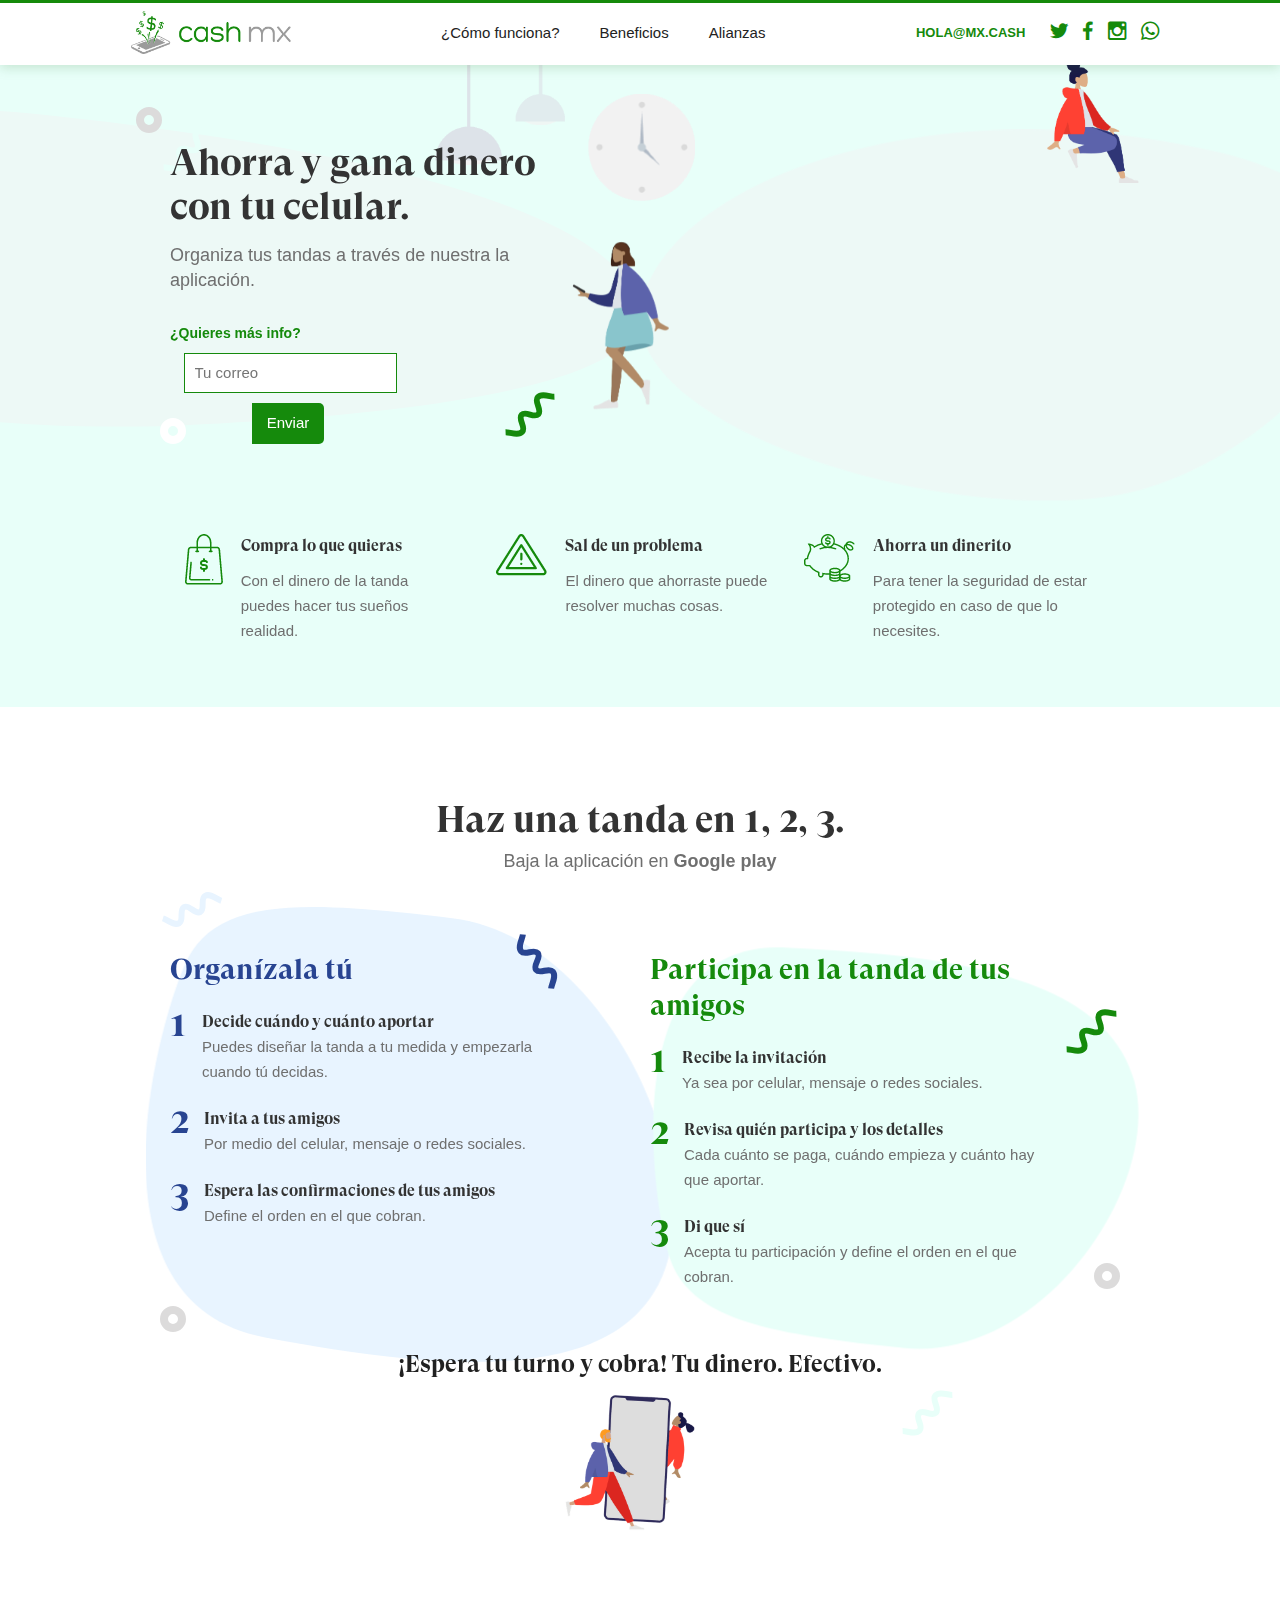
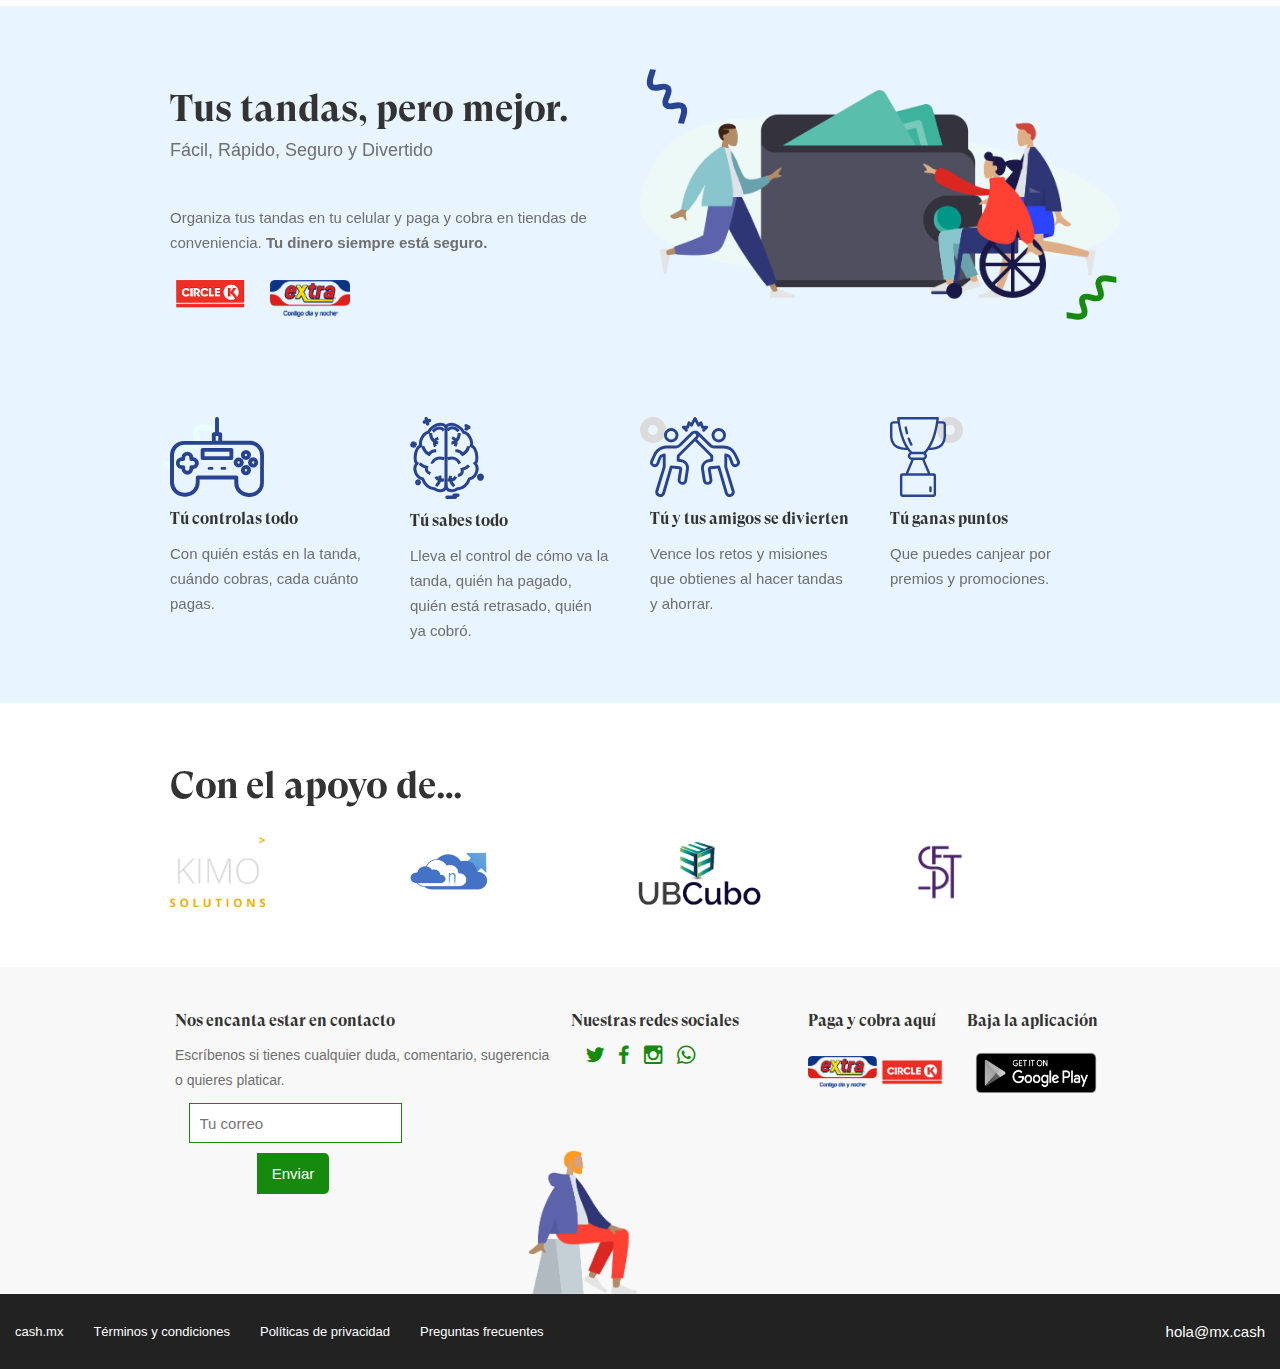
==== index.html @ 59f4a0b9 "Fix form spree delete" ====
<!DOCTYPE html>
<!--  This site was created in Webflow. http://www.webflow.com  -->
<!--  Last Published: Thu Dec 12 2019 18:48:54 GMT+0000 (Coordinated Universal Time)  -->
<html data-wf-page="5d8e9f50464a91081e145945" data-wf-site="5d8e9f50464a911e9c145944">
<head>
  <meta charset="utf-8">
  <title>Cash MX. Tu dinero. Efectivo</title>
  <meta content="Organiza tus tandas a través de nuestra la aplicación." name="description">
  <meta content="Cash MX. Tu dinero. Efectivo" property="og:title">
  <meta content="Organiza tus tandas a través de nuestra la aplicación." property="og:description">
  <meta content="https://uploads-ssl.webflow.com/5d8e9f50464a911e9c145944/5d9540598d234149548ac7ce_Mesa%20de%20trabajo%20–%201.png" property="og:image">
  <meta content="summary" name="twitter:card">
  <meta content="width=device-width, initial-scale=1" name="viewport">
  <meta content="Webflow" name="generator">
  <link href="css/normalize.css" rel="stylesheet" type="text/css">
  <link href="css/webflow.css" rel="stylesheet" type="text/css">
  <link href="css/cash-mx.webflow.css" rel="stylesheet" type="text/css">
  <script src="https://ajax.googleapis.com/ajax/libs/webfont/1.6.26/webfont.js" type="text/javascript"></script>
  <script type="text/javascript">WebFont.load({  google: {    families: ["Open Sans:300,300italic,400,400italic,600,600italic,700,700italic,800,800italic","Montserrat:100,100italic,200,200italic,300,300italic,400,400italic,500,500italic,600,600italic,700,700italic,800,800italic,900,900italic","Lato:100,100italic,300,300italic,400,400italic,700,700italic,900,900italic","Poppins:100,100italic,200,200italic,300,300italic,regular,italic,500,500italic,600,600italic,700,700italic,800,800italic,900,900italic"]  }});</script>
  <!-- [if lt IE 9]><script src="https://cdnjs.cloudflare.com/ajax/libs/html5shiv/3.7.3/html5shiv.min.js" type="text/javascript"></script><![endif] -->
  <script type="text/javascript">!function(o,c){var n=c.documentElement,t=" w-mod-";n.className+=t+"js",("ontouchstart"in o||o.DocumentTouch&&c instanceof DocumentTouch)&&(n.className+=t+"touch")}(window,document);</script>
  <link href="images/favicon.png" rel="shortcut icon" type="image/x-icon">
  <link href="images/webclip.jpg" rel="apple-touch-icon">
</head>
<body class="body">
  <div data-w-id="d0ff9db2-4c7e-226f-a17c-f1de48cc2902" class="progressbar"></div>
  <div class="div-block-22">
    <div data-w-id="b32bd1f8-9dee-c963-170c-fb41e14dacd1" class="sombra"></div>
    <div data-collapse="medium" data-animation="default" data-duration="400" data-easing="ease-out" data-easing2="ease-out" data-w-id="b32bd1f8-9dee-c963-170c-fb41e14dacd2" class="navbar-3 w-nav">
      <div class="container-2 w-container">
        <div class="div-block-20"><a href="index.html" class="w-nav-brand w--current"><img src="images/cashmx_logo.png" alt="" class="logo"><img src="images/logo_mobile.svg" alt="" class="image-22"></a>
          <div class="menu-button-2 w-nav-button">
            <div class="icon-2 w-icon-nav-menu"></div><img src="images/menu-icon_1menu-icon.png" width="22" alt="" class="menu-icon"></div>
        </div>
        <nav role="navigation" class="nav-menu w-nav-menu"><a href="#como" class="nav-link-2 w-nav-link">¿Cómo funciona?</a><a href="#beneficios" class="nav-link-2 w-nav-link">Beneficios</a><a href="#alianzas" class="nav-link-2 w-nav-link">Alianzas</a></nav>
        <div class="div-block-19">
          <div class="mail_cash"><a href="mailto:hola@mx.cash">hola@mx.cash</a></div><a href="https://twitter.com/cashmx1" class="link-4"><em class="social_navbar"></em></a><a href="https://www.facebook.com/Cashmx-1754180261332788/" class="link-3"><em class="social_navbar"></em></a><a href="https://www.instagram.com/cash.mx/" class="link-3"><em class="social_navbar"></em></a><a href="https://api.whatsapp.com/send?phone=525526741644" target="_blank" class="link-3"><em class="social_navbar"></em></a></div>
      </div>
    </div>
  </div>
  <div class="div-block-21">
    <div class="section hero"><img src="images/Imagen-62.svg" alt="" class="image-4">
      <div class="w-container">
        <div class="columns-2 w-row">
          <div class="column-12 w-col w-col-6"><img src="images/Elipse-273.svg" alt="" class="image-42"><img src="images/Trazado-2951.svg" alt="" class="image-39"><img src="images/Trazado-2961.svg" alt="" class="image-40"><img src="images/Elipse-274.svg" alt="" class="image-41">
            <h1 class="heading-8">Ahorra y gana dinero con tu celular.</h1>
            <h5 class="heading-6">Organiza tus tandas a través de nuestra la aplicación.</h5>
            <div class="assistive_text">¿Quieres más info?</div>
            <div class="form-block w-form">
              <form id="email-form" name="email-form" data-name="Email Form" class="form"><input type="text" class="text-field w-input" maxlength="256" name="name-2" data-name="Name 2" placeholder="tu correo" id="name-2"><input type="submit" value="Enviar" data-wait="Espere por favor..." class="submit-button w-button"></form>
              <div class="success-message w-form-done">
                <div>Pronto estaremos en contacto contigo.</div>
              </div>
              <div class="w-form-fail">
                <div class="text-block-14">Ups! Hubo un error</div>
              </div>
            </div><img src="images/bg_hero1.svg" alt="" class="bg_hero">
            <div class="html-embed w-embed">
              <form method="post" action="https://formbucket.com/f/buk_UvKdYqu8DCJ24txii3dFoazu">
                <input type="email" name="email" placeholder="Tu correo" required="">
                <input class="button" type="submit" value="Enviar">
              </form>
              <style>
button, input[type="submit"], input[type="reset"] {
	background: none;
	color: inherit;
	border: none;
	font: inherit;
	outline: inherit;
}
input[type="email"] {
    -webkit-appearance: none;
    height: 40px;
    margin: 10px 0;
    padding-left: 10px;
    border: 1px solid #158a0c;
}
form {
    display: flex !important;
    align-items: center;
        -webkit-align-items: center;
    justify-content:center;
       -webkit-justify-content:center;
    flex-wrap:wrap;
    display: -webkit-box; 
display: -moz-box;
display: -ms-flexbox;
display: -webkit-flex; 
}
form .button {
    height: 41px;
    width: 72px;
    margin-left: -4px;
    color: white;
    background: #158a0c;
    border-bottom-right-radius: 5px;
    border-top-right-radius: 5px;
}
</style>
            </div>
          </div>
          <div class="column-13 w-col w-col-6"><img src="images/Imagen-61.svg" alt="" class="image-5"><img src="images/bg_hero2.svg" alt="" class="bg_hero bg_hero-right"><img src="images/sentada.png" alt="" class="image-19">
            <div showinfo="0" style="padding-top:56.17021276595745%" id="w-node-e390548c7032-1e145945" class="w-embed-youtubevideo"><iframe src="https://www.youtube.com/embed/DnkgCC6bFt8?rel=0&amp;controls=1&amp;autoplay=0&amp;mute=0&amp;start=0" frameborder="0" style="position:absolute;left:0;top:0;width:100%;height:100%;pointer-events:auto" allow="autoplay; encrypted-media" allowfullscreen=""></iframe></div><img src="images/recargada.png" alt="" class="image-20"></div>
        </div>
        <div class="columns w-row">
          <div class="column w-col w-col-4 w-col-stack">
            <div class="feature">
              <div class="div-block-4 benficios_icono div-block-23"><img src="images/bolsa_dinero.png" alt=""></div>
              <div class="div-block-12">
                <h4 class="heading-14">Compra lo que quieras</h4>
                <div class="grey_text">Con el dinero de la tanda puedes hacer tus sueños realidad.</div>
              </div>
            </div>
          </div>
          <div class="column-2 w-col w-col-4 w-col-stack">
            <div class="feature">
              <div class="div-block-4 benficios_icono"><img src="images/caution.png" alt=""></div>
              <div class="div-block-12">
                <h4 class="heading-12">Sal de un problema</h4>
                <div class="grey_text">El dinero que ahorraste puede resolver muchas cosas.</div>
              </div>
            </div>
          </div>
          <div class="column-3 beneficios_mar w-col w-col-4 w-col-stack">
            <div class="feature">
              <div class="div-block-4 benficios_icono"><img src="images/cochinito.png" alt=""></div>
              <div class="div-block-12">
                <h4 class="heading-13">Ahorra un dinerito</h4>
                <div class="grey_text">Para tener la seguridad de estar protegido en caso de que lo necesites.</div>
              </div>
            </div>
          </div>
        </div>
      </div>
    </div>
    <div id="como" class="section">
      <div class="container w-container">
        <div class="div-block-25">
          <h1 class="heading heading_pasos">Haz una tanda en 1, 2, 3.</h1>
          <h5 class="heading-2 text-center">Baja la aplicación en <strong>Google play</strong></h5>
          <div class="column-7 w-row">
            <div class="w-col w-col-6 w-col-stack">
              <div><img src="images/Trazado-2956.svg" alt="" class="bg_pasos">
                <h2 class="blue_text">Organízala tú</h2>
                <div class="div-block-6 pasos_text">
                  <h1 class="num_step blue_text">1</h1>
                  <div class="div-block-17">
                    <h4 class="heading_pasos">Decide cuándo y cuánto aportar</h4>
                    <div class="grey_text text_pasos">Puedes diseñar la tanda a tu medida y empezarla cuando tú decidas.</div>
                  </div>
                </div>
                <div class="div-block-6 pasos_text">
                  <h1 class="num_step blue_text">2</h1>
                  <div>
                    <h4 class="heading_pasos">Invita a tus amigos</h4>
                    <div class="grey_text text_pasos">Por medio del celular, mensaje o redes sociales.</div>
                  </div>
                </div>
                <div class="div-block-6 pasos_text">
                  <h1 class="num_step blue_text">3</h1>
                  <div>
                    <h4 class="heading_pasos">Espera las confirmaciones de tus amigos</h4>
                    <div class="grey_text text_pasos">Define el orden en el que cobran.</div>
                  </div>
                </div>
              </div><img src="images/Elipse-274.svg" data-w-id="16581349-b6b0-50aa-5b34-d5e50ac82302" alt="" class="image-35"><img src="images/Polígono-13.svg" data-w-id="c561fd71-bbd6-64ee-d04e-ffc6faae03ff" alt="" class="image-33"><img src="images/Trazado-2959.svg" data-w-id="83d31c38-9beb-a483-f523-15d9fb74af69" alt="" class="image-34"><img src="images/Trazado-2960.svg" data-w-id="545d3ed0-082a-c084-b8db-f723ec71470a" alt="" class="image-32"></div>
            <div class="column-4 w-col w-col-6 w-col-stack">
              <div><img src="images/Trazado-2957.svg" alt="" class="bg_pasos"><img src="images/Trazado-2951.svg" data-w-id="b2a78a0c-22a2-614d-6608-9453da05467b" alt="" class="image-38"><img src="images/Elipse-274.svg" data-w-id="0b017c5e-8275-35c2-2b99-08a7066dba5b" alt="" class="image-37"><img src="images/Trazado-2961.svg" data-w-id="1b735b65-bcaf-6275-ed57-c8dde2185516" alt="" class="image-36">
                <h2 class="green_text">Participa en la tanda de tus amigos</h2>
                <div class="div-block-6 pasos_text">
                  <h1 class="num_step green_text">1</h1>
                  <div>
                    <h4 class="heading_pasos">Recibe la invitación</h4>
                    <div class="grey_text text_pasos">Ya sea por celular, mensaje o redes sociales.</div>
                  </div>
                </div>
                <div class="div-block-6 pasos_text">
                  <h1 class="num_step green_text">2</h1>
                  <div>
                    <h4 class="heading_pasos">Revisa quién participa y los detalles</h4>
                    <div class="grey_text text_pasos">Cada cuánto se paga, cuándo empieza y cuánto hay que aportar.</div>
                  </div>
                </div>
                <div class="div-block-6 pasos_text">
                  <h1 class="num_step green_text">3</h1>
                  <div class="text_pasos">
                    <h4 class="heading_pasos">Di que sí</h4>
                    <div class="grey_text">Acepta tu participación y define el orden en el que cobran.</div>
                  </div>
                </div>
              </div>
            </div>
          </div>
          <h3 class="heading-7">¡Espera tu turno y cobra! Tu dinero. Efectivo.</h3>
          <div class="div-block-24"><img src="images/phone.png" srcset="images/phone-p-500.png 500w, images/phone.png 630w" sizes="(max-width: 479px) 100vw, 160px" alt="" class="image-31"></div>
        </div>
      </div>
    </div>
    <div id="beneficios" class="section bg_blue">
      <div class="w-container">
        <div class="columns-4 w-row">
          <div class="column-14 w-col w-col-6">
            <h1 class="heading heading-3">Tus tandas, pero mejor.</h1>
            <h5 class="heading-2">Fácil, Rápido, Seguro y Divertido</h5>
            <div class="text-block-4 grey_text">Organiza tus tandas en tu celular y paga y cobra en tiendas de conveniencia.<strong> Tu dinero siempre está seguro.</strong></div>
            <div class="div-block-13">
              <div class="pagaycobra--beneficios"><img src="images/component-2.png" alt="" class="image-28"></div>
              <div class="pagaycobra--beneficios"><img src="images/component-1.png" alt=""></div>
            </div>
          </div>
          <div class="column-5 w-col w-col-6"><img src="images/bg_hero1.svg" alt="" class="image-6"><img src="images/Polígono-11.svg" alt="" class="image-43"><img src="images/Trazado-2960.svg" data-w-id="84cf6e7e-b45b-44af-acce-a4b41fe22989" alt="" class="image-44"><img src="images/Trazado-2961.svg" data-w-id="4320fc16-b85f-aade-20f9-1a2bd5c9a080" alt="" class="image-45"><img src="images/dinero_organizacion.png" alt="" class="image-7"></div>
        </div>
        <div class="_3col_mar w-row">
          <div class="column-8 w-col w-col-3 w-col-medium-6"><img src="images/Trazado-2972.svg" alt="" class="image-11"><img src="images/Trazado-2951.svg" alt="" class="image-10">
            <h4>Tú controlas todo</h4>
            <div class="grey_text">Con quién estás en la tanda, cuándo cobras, cada cuánto pagas.</div>
          </div>
          <div class="column-9 w-col w-col-3 w-col-medium-6"><img src="images/Grupo-868.svg" alt="" class="image-13"><img src="images/Polígono-11.svg" data-w-id="642ffeb5-4417-9e7a-8fe3-e4cc0bf742b3" alt="" class="image-12">
            <h4>Tú sabes todo</h4>
            <div class="grey_text">Lleva el control de cómo va la tanda, quién ha pagado, quién está retrasado, quién ya cobró.</div>
          </div>
          <div class="column-10 w-col w-col-3 w-col-medium-6"><img src="images/Grupo-847.svg" alt="" class="image-15"><img src="images/Elipse-274.svg" data-w-id="42b56e9e-4762-926a-d9b1-6e919e0c00f0" alt="" class="image-17">
            <h4>Tú y tus amigos se divierten</h4>
            <div class="grey_text">Vence los retos y misiones que obtienes al hacer tandas y ahorrar.</div>
          </div>
          <div class="column-11 w-col w-col-3 w-col-medium-6"><img src="images/Grupo-846.svg" alt="" class="image-16"><img src="images/Elipse-274.svg" data-w-id="e565d298-592b-5091-2826-0dfebde845a6" alt="" class="image-18">
            <h4>Tú ganas puntos</h4>
            <div class="grey_text">Que puedes canjear por premios y promociones.</div>
          </div>
        </div>
      </div>
    </div>
    <div id="alianzas" class="section alianzas_section">
      <div class="w-container">
        <h1 class="heading-10">Con el apoyo de…</h1>
        <div class="div-block-7"><img src="images/component-16.png" alt="" class="logos_alianzas"><img src="images/component-17.png" alt="" class="logos_alianzas"><img src="images/component-19.png" alt="" class="logos_alianzas"><img src="images/component-20.png" alt="" class="logos_alianzas">
          <div class="w-embed"></div>
        </div>
      </div>
    </div>
    <div class="section-2"><img src="images/sentado.png" alt="" class="image-25">
      <div class="div-block-15">
        <div class="columns-5 w-row">
          <div class="column-15 w-col w-col-5 w-col-stack">
            <h4>Nos encanta estar en contacto</h4>
            <div class="text-block-3 grey_text">Escríbenos si tienes cualquier duda, comentario, sugerencia o quieres platicar.</div>
            <div class="form-block margin_auto w-form">
              <form id="email-form" name="email-form" data-name="Email Form" class="form"><input type="text" class="text-field w-input" maxlength="256" name="name-2" data-name="Name 2" placeholder="tu correo" id="name-2"><input type="submit" value="Enviar" data-wait="Please wait..." class="submit-button w-button"></form>
              <div class="w-form-done">
                <div>Thank you! Your submission has been received!</div>
              </div>
              <div class="w-form-fail">
                <div>Oops! Something went wrong while submitting the form.</div>
              </div>
            </div>
            <div class="html-embed w-embed">
              <form method="post" action="https://formbucket.com/f/buk_UvKdYqu8DCJ24txii3dFoazu">
                <input type="email" name="email" placeholder="Tu correo" required="">
                <input class="button" type="submit" value="Enviar">
              </form>
              <style>
button, input[type="submit"], input[type="reset"] {
-webkit-appearance: none;
	background: none;
	color: inherit;
	border: none;
	font: inherit;
	outline: inherit;
}
input[type="email"] {
-webkit-appearance: none;
    height: 40px;
    margin: 10px 0;
    padding-left: 10px;
}
form {
    display: flex !important;
    align-items: center;
}
form .button {
    height: 41px;
    width: 72px;
    margin-left: -4px;
    color: white;
    background: #158a0c;
    border-bottom-right-radius: 5px;
    border-top-right-radius: 5px;
}
</style>
            </div>
          </div>
          <div class="w-col w-col-3 w-col-stack">
            <h4>Nuestras redes sociales</h4><a href="https://twitter.com/cashmx1" class="link-4"><em class="social_navbar"></em></a><a href="https://www.facebook.com/Cashmx-1754180261332788/" class="link-3"><em class="social_navbar"></em></a><a href="https://www.instagram.com/cash.mx/" class="link-3"><em class="social_navbar"></em></a><a href="https://api.whatsapp.com/send?phone=525526741644" class="link-3"><em class="social_navbar"></em></a></div>
          <div class="w-col w-col-2 w-col-stack">
            <h4>Paga y cobra aquí</h4>
            <div class="div-block-14">
              <div class="pagaycobra"><img src="images/component-10.png" alt="" class="image-30"></div>
              <div class="pagaycobra"><img src="images/component-11.png" alt=""></div>
            </div>
          </div>
          <div class="w-col w-col-2 w-col-stack">
            <h4>Baja la aplicación</h4><img src="images/en_badge_web_generic.png" srcset="images/en_badge_web_generic-p-500.png 500w, images/en_badge_web_generic.png 646w" sizes="(max-width: 479px) 100vw, (max-width: 991px) 155.03125px, 138.328125px" alt="" class="image-3"></div>
        </div>
      </div>
      <div class="div-block-10">
        <div class="div-block-8">
          <div class="text-block-2 bottombar">cash.mx</div>
          <a href="terminos-y-condiciones.html" class="link-block w-inline-block">
            <div class="text-block-11">Términos y condiciones</div>
          </a>
          <a href="politicas-de-privacidad.html" class="link-block w-inline-block">
            <div class="text-block-11">Políticas de privacidad</div>
          </a>
          <a href="faqs.html" class="link-block w-inline-block">
            <div class="text-block-11">Preguntas frecuentes</div>
          </a>
        </div>
        <div class="div-block-9">
          <div class="bottombar"><a href="mailto:hola@mx.cash" class="white_font">hola@mx.cash</a></div>
        </div>
      </div>
    </div>
  </div>
  <script src="https://d3e54v103j8qbb.cloudfront.net/js/jquery-3.4.1.min.220afd743d.js" type="text/javascript" integrity="sha256-CSXorXvZcTkaix6Yvo6HppcZGetbYMGWSFlBw8HfCJo=" crossorigin="anonymous"></script>
  <script src="js/webflow.js" type="text/javascript"></script>
  <!-- [if lte IE 9]><script src="https://cdnjs.cloudflare.com/ajax/libs/placeholders/3.0.2/placeholders.min.js"></script><![endif] -->
</body>
</html>
---- css/webflow.css ----
@font-face {
  font-family: 'webflow-icons';
  src: url("[data-uri]") format('truetype');
  font-weight: normal;
  font-style: normal;
}
[class^="w-icon-"],
[class*=" w-icon-"] {
  /* use !important to prevent issues with browser extensions that change fonts */
  font-family: 'webflow-icons' !important;
  speak: none;
  font-style: normal;
  font-weight: normal;
  font-variant: normal;
  text-transform: none;
  line-height: 1;
  /* Better Font Rendering =========== */
  -webkit-font-smoothing: antialiased;
  -moz-osx-font-smoothing: grayscale;
}
.w-icon-slider-right:before {
  content: "\e600";
}
.w-icon-slider-left:before {
  content: "\e601";
}
.w-icon-nav-menu:before {
  content: "\e602";
}
.w-icon-arrow-down:before,
.w-icon-dropdown-toggle:before {
  content: "\e603";
}
.w-icon-file-upload-remove:before {
  content: "\e900";
}
.w-icon-file-upload-icon:before {
  content: "\e903";
}
* {
  -webkit-box-sizing: border-box;
  -moz-box-sizing: border-box;
  box-sizing: border-box;
}
html {
  height: 100%;
}
body {
  margin: 0;
  min-height: 100%;
  background-color: #fff;
  font-family: Arial, sans-serif;
  font-size: 14px;
  line-height: 20px;
  color: #333;
}
img {
  max-width: 100%;
  vertical-align: middle;
  display: inline-block;
}
html.w-mod-touch * {
  background-attachment: scroll !important;
}
.w-block {
  display: block;
}
.w-inline-block {
  max-width: 100%;
  display: inline-block;
}
.w-clearfix:before,
.w-clearfix:after {
  content: " ";
  display: table;
  grid-column-start: 1;
  grid-row-start: 1;
  grid-column-end: 2;
  grid-row-end: 2;
}
.w-clearfix:after {
  clear: both;
}
.w-hidden {
  display: none;
}
.w-button {
  display: inline-block;
  padding: 9px 15px;
  background-color: #3898EC;
  color: white;
  border: 0;
  line-height: inherit;
  text-decoration: none;
  cursor: pointer;
  border-radius: 0;
}
input.w-button {
  -webkit-appearance: button;
}
html[data-w-dynpage] [data-w-cloak] {
  color: transparent !important;
}
.w-webflow-badge,
.w-webflow-badge * {
  position: static;
  left: auto;
  top: auto;
  right: auto;
  bottom: auto;
  z-index: auto;
  display: block;
  visibility: visible;
  overflow: visible;
  overflow-x: visible;
  overflow-y: visible;
  box-sizing: border-box;
  width: auto;
  height: auto;
  max-height: none;
  max-width: none;
  min-height: 0;
  min-width: 0;
  margin: 0;
  padding: 0;
  float: none;
  clear: none;
  border: 0 none transparent;
  border-radius: 0;
  background: none;
  background-image: none;
  background-position: 0% 0%;
  background-size: auto auto;
  background-repeat: repeat;
  background-origin: padding-box;
  background-clip: border-box;
  background-attachment: scroll;
  background-color: transparent;
  box-shadow: none;
  opacity: 1.0;
  transform: none;
  transition: none;
  direction: ltr;
  font-family: inherit;
  font-weight: inherit;
  color: inherit;
  font-size: inherit;
  line-height: inherit;
  font-style: inherit;
  font-variant: inherit;
  text-align: inherit;
  letter-spacing: inherit;
  text-decoration: inherit;
  text-indent: 0;
  text-transform: inherit;
  list-style-type: disc;
  text-shadow: none;
  font-smoothing: auto;
  vertical-align: baseline;
  cursor: inherit;
  white-space: inherit;
  word-break: normal;
  word-spacing: normal;
  word-wrap: normal;
}
.w-webflow-badge {
  position: fixed !important;
  display: inline-block !important;
  visibility: visible !important;
  opacity: 1 !important;
  z-index: 2147483647 !important;
  top: auto !important;
  right: 12px !important;
  bottom: 12px !important;
  left: auto !important;
  color: #AAADB0 !important;
  background-color: #fff !important;
  border-radius: 3px !important;
  padding: 6px 8px 6px 6px !important;
  font-size: 12px !important;
  opacity: 1.0 !important;
  line-height: 14px !important;
  text-decoration: none !important;
  transform: none !important;
  margin: 0 !important;
  width: auto !important;
  height: auto !important;
  overflow: visible !important;
  white-space: nowrap;
  box-shadow: 0 0 0 1px rgba(0, 0, 0, 0.1), 0px 1px 3px rgba(0, 0, 0, 0.1);
  cursor: pointer;
}
.w-webflow-badge > img {
  display: inline-block !important;
  visibility: visible !important;
  opacity: 1 !important;
  vertical-align: middle !important;
}
h1,
h2,
h3,
h4,
h5,
h6 {
  font-weight: bold;
  margin-bottom: 10px;
}
h1 {
  font-size: 38px;
  line-height: 44px;
  margin-top: 20px;
}
h2 {
  font-size: 32px;
  line-height: 36px;
  margin-top: 20px;
}
h3 {
  font-size: 24px;
  line-height: 30px;
  margin-top: 20px;
}
h4 {
  font-size: 18px;
  line-height: 24px;
  margin-top: 10px;
}
h5 {
  font-size: 14px;
  line-height: 20px;
  margin-top: 10px;
}
h6 {
  font-size: 12px;
  line-height: 18px;
  margin-top: 10px;
}
p {
  margin-top: 0;
  margin-bottom: 10px;
}
blockquote {
  margin: 0 0 10px 0;
  padding: 10px 20px;
  border-left: 5px solid #E2E2E2;
  font-size: 18px;
  line-height: 22px;
}
figure {
  margin: 0;
  margin-bottom: 10px;
}
figcaption {
  margin-top: 5px;
  text-align: center;
}
ul,
ol {
  margin-top: 0px;
  margin-bottom: 10px;
  padding-left: 40px;
}
.w-list-unstyled {
  padding-left: 0;
  list-style: none;
}
.w-embed:before,
.w-embed:after {
  content: " ";
  display: table;
  grid-column-start: 1;
  grid-row-start: 1;
  grid-column-end: 2;
  grid-row-end: 2;
}
.w-embed:after {
  clear: both;
}
.w-video {
  width: 100%;
  position: relative;
  padding: 0;
}
.w-video iframe,
.w-video object,
.w-video embed {
  position: absolute;
  top: 0;
  left: 0;
  width: 100%;
  height: 100%;
}
fieldset {
  padding: 0;
  margin: 0;
  border: 0;
}
button,
html input[type="button"],
input[type="reset"] {
  border: 0;
  cursor: pointer;
  -webkit-appearance: button;
}
.w-form {
  margin: 0 0 15px;
}
.w-form-done {
  display: none;
  padding: 20px;
  text-align: center;
  background-color: #dddddd;
}
.w-form-fail {
  display: none;
  margin-top: 10px;
  padding: 10px;
  background-color: #ffdede;
}
label {
  display: block;
  margin-bottom: 5px;
  font-weight: bold;
}
.w-input,
.w-select {
  display: block;
  width: 100%;
  height: 38px;
  padding: 8px 12px;
  margin-bottom: 10px;
  font-size: 14px;
  line-height: 1.428571429;
  color: #333333;
  vertical-align: middle;
  background-color: #ffffff;
  border: 1px solid #cccccc;
}
.w-input:-moz-placeholder,
.w-select:-moz-placeholder {
  color: #999;
}
.w-input::-moz-placeholder,
.w-select::-moz-placeholder {
  color: #999;
  opacity: 1;
}
.w-input:-ms-input-placeholder,
.w-select:-ms-input-placeholder {
  color: #999;
}
.w-input::-webkit-input-placeholder,
.w-select::-webkit-input-placeholder {
  color: #999;
}
.w-input:focus,
.w-select:focus {
  border-color: #3898EC;
  outline: 0;
}
.w-input[disabled],
.w-select[disabled],
.w-input[readonly],
.w-select[readonly],
fieldset[disabled] .w-input,
fieldset[disabled] .w-select {
  cursor: not-allowed;
  background-color: #eeeeee;
}
textarea.w-input,
textarea.w-select {
  height: auto;
}
.w-select {
  background-color: #f3f3f3;
}
.w-select[multiple] {
  height: auto;
}
.w-form-label {
  display: inline-block;
  cursor: pointer;
  font-weight: normal;
  margin-bottom: 0px;
}
.w-radio {
  display: block;
  margin-bottom: 5px;
  padding-left: 20px;
}
.w-radio:before,
.w-radio:after {
  content: " ";
  display: table;
  grid-column-start: 1;
  grid-row-start: 1;
  grid-column-end: 2;
  grid-row-end: 2;
}
.w-radio:after {
  clear: both;
}
.w-radio-input {
  margin: 4px 0 0;
  margin-top: 1px \9;
  line-height: normal;
  float: left;
  margin-left: -20px;
}
.w-radio-input {
  margin-top: 3px;
}
.w-file-upload {
  display: block;
  margin-bottom: 10px;
}
.w-file-upload-input {
  width: 0.1px;
  height: 0.1px;
  opacity: 0;
  overflow: hidden;
  position: absolute;
  z-index: -100;
}
.w-file-upload-default,
.w-file-upload-uploading,
.w-file-upload-success {
  display: inline-block;
  color: #333333;
}
.w-file-upload-error {
  display: block;
  margin-top: 10px;
}
.w-file-upload-default.w-hidden,
.w-file-upload-uploading.w-hidden,
.w-file-upload-error.w-hidden,
.w-file-upload-success.w-hidden {
  display: none;
}
.w-file-upload-uploading-btn {
  display: flex;
  font-size: 14px;
  font-weight: normal;
  cursor: pointer;
  margin: 0;
  padding: 8px 12px;
  border: 1px solid #cccccc;
  background-color: #fafafa;
}
.w-file-upload-file {
  display: flex;
  flex-grow: 1;
  justify-content: space-between;
  margin: 0;
  padding: 8px 9px 8px 11px;
  border: 1px solid #cccccc;
  background-color: #fafafa;
}
.w-file-upload-file-name {
  font-size: 14px;
  font-weight: normal;
  display: block;
}
.w-file-remove-link {
  margin-top: 3px;
  margin-left: 10px;
  width: auto;
  height: auto;
  padding: 3px;
  display: block;
  cursor: pointer;
}
.w-icon-file-upload-remove {
  margin: auto;
  font-size: 10px;
}
.w-file-upload-error-msg {
  display: inline-block;
  color: #ea384c;
  padding: 2px 0;
}
.w-file-upload-info {
  display: inline-block;
  line-height: 38px;
  padding: 0 12px;
}
.w-file-upload-label {
  display: inline-block;
  font-size: 14px;
  font-weight: normal;
  cursor: pointer;
  margin: 0;
  padding: 8px 12px;
  border: 1px solid #cccccc;
  background-color: #fafafa;
}
.w-icon-file-upload-icon,
.w-icon-file-upload-uploading {
  display: inline-block;
  margin-right: 8px;
  width: 20px;
}
.w-icon-file-upload-uploading {
  height: 20px;
}
.w-container {
  margin-left: auto;
  margin-right: auto;
  max-width: 940px;
}
.w-container:before,
.w-container:after {
  content: " ";
  display: table;
  grid-column-start: 1;
  grid-row-start: 1;
  grid-column-end: 2;
  grid-row-end: 2;
}
.w-container:after {
  clear: both;
}
.w-container .w-row {
  margin-left: -10px;
  margin-right: -10px;
}
.w-row:before,
.w-row:after {
  content: " ";
  display: table;
  grid-column-start: 1;
  grid-row-start: 1;
  grid-column-end: 2;
  grid-row-end: 2;
}
.w-row:after {
  clear: both;
}
.w-row .w-row {
  margin-left: 0;
  margin-right: 0;
}
.w-col {
  position: relative;
  float: left;
  width: 100%;
  min-height: 1px;
  padding-left: 10px;
  padding-right: 10px;
}
.w-col .w-col {
  padding-left: 0;
  padding-right: 0;
}
.w-col-1 {
  width: 8.33333333%;
}
.w-col-2 {
  width: 16.66666667%;
}
.w-col-3 {
  width: 25%;
}
.w-col-4 {
  width: 33.33333333%;
}
.w-col-5 {
  width: 41.66666667%;
}
.w-col-6 {
  width: 50%;
}
.w-col-7 {
  width: 58.33333333%;
}
.w-col-8 {
  width: 66.66666667%;
}
.w-col-9 {
  width: 75%;
}
.w-col-10 {
  width: 83.33333333%;
}
.w-col-11 {
  width: 91.66666667%;
}
.w-col-12 {
  width: 100%;
}
.w-hidden-main {
  display: none !important;
}
@media screen and (max-width: 991px) {
  .w-container {
    max-width: 728px;
  }
  .w-hidden-main {
    display: inherit !important;
  }
  .w-hidden-medium {
    display: none !important;
  }
  .w-col-medium-1 {
    width: 8.33333333%;
  }
  .w-col-medium-2 {
    width: 16.66666667%;
  }
  .w-col-medium-3 {
    width: 25%;
  }
  .w-col-medium-4 {
    width: 33.33333333%;
  }
  .w-col-medium-5 {
    width: 41.66666667%;
  }
  .w-col-medium-6 {
    width: 50%;
  }
  .w-col-medium-7 {
    width: 58.33333333%;
  }
  .w-col-medium-8 {
    width: 66.66666667%;
  }
  .w-col-medium-9 {
    width: 75%;
  }
  .w-col-medium-10 {
    width: 83.33333333%;
  }
  .w-col-medium-11 {
    width: 91.66666667%;
  }
  .w-col-medium-12 {
    width: 100%;
  }
  .w-col-stack {
    width: 100%;
    left: auto;
    right: auto;
  }
}
@media screen and (max-width: 767px) {
  .w-hidden-main {
    display: inherit !important;
  }
  .w-hidden-medium {
    display: inherit !important;
  }
  .w-hidden-small {
    display: none !important;
  }
  .w-row,
  .w-container .w-row {
    margin-left: 0;
    margin-right: 0;
  }
  .w-col {
    width: 100%;
    left: auto;
    right: auto;
  }
  .w-col-small-1 {
    width: 8.33333333%;
  }
  .w-col-small-2 {
    width: 16.66666667%;
  }
  .w-col-small-3 {
    width: 25%;
  }
  .w-col-small-4 {
    width: 33.33333333%;
  }
  .w-col-small-5 {
    width: 41.66666667%;
  }
  .w-col-small-6 {
    width: 50%;
  }
  .w-col-small-7 {
    width: 58.33333333%;
  }
  .w-col-small-8 {
    width: 66.66666667%;
  }
  .w-col-small-9 {
    width: 75%;
  }
  .w-col-small-10 {
    width: 83.33333333%;
  }
  .w-col-small-11 {
    width: 91.66666667%;
  }
  .w-col-small-12 {
    width: 100%;
  }
}
@media screen and (max-width: 479px) {
  .w-container {
    max-width: none;
  }
  .w-hidden-main {
    display: inherit !important;
  }
  .w-hidden-medium {
    display: inherit !important;
  }
  .w-hidden-small {
    display: inherit !important;
  }
  .w-hidden-tiny {
    display: none !important;
  }
  .w-col {
    width: 100%;
  }
  .w-col-tiny-1 {
    width: 8.33333333%;
  }
  .w-col-tiny-2 {
    width: 16.66666667%;
  }
  .w-col-tiny-3 {
    width: 25%;
  }
  .w-col-tiny-4 {
    width: 33.33333333%;
  }
  .w-col-tiny-5 {
    width: 41.66666667%;
  }
  .w-col-tiny-6 {
    width: 50%;
  }
  .w-col-tiny-7 {
    width: 58.33333333%;
  }
  .w-col-tiny-8 {
    width: 66.66666667%;
  }
  .w-col-tiny-9 {
    width: 75%;
  }
  .w-col-tiny-10 {
    width: 83.33333333%;
  }
  .w-col-tiny-11 {
    width: 91.66666667%;
  }
  .w-col-tiny-12 {
    width: 100%;
  }
}
.w-widget {
  position: relative;
}
.w-widget-map {
  width: 100%;
  height: 400px;
}
.w-widget-map label {
  width: auto;
  display: inline;
}
.w-widget-map img {
  max-width: inherit;
}
.w-widget-map .gm-style-iw {
  text-align: center;
}
.w-widget-map .gm-style-iw > button {
  display: none !important;
}
.w-widget-twitter {
  overflow: hidden;
}
.w-widget-twitter-count-shim {
  display: inline-block;
  vertical-align: top;
  position: relative;
  width: 28px;
  height: 20px;
  text-align: center;
  background: white;
  border: #758696 solid 1px;
  border-radius: 3px;
}
.w-widget-twitter-count-shim * {
  pointer-events: none;
  -webkit-user-select: none;
  -moz-user-select: none;
  -ms-user-select: none;
  user-select: none;
}
.w-widget-twitter-count-shim .w-widget-twitter-count-inner {
  position: relative;
  font-size: 15px;
  line-height: 12px;
  text-align: center;
  color: #999;
  font-family: serif;
}
.w-widget-twitter-count-shim .w-widget-twitter-count-clear {
  position: relative;
  display: block;
}
.w-widget-twitter-count-shim.w--large {
  width: 36px;
  height: 28px;
  margin-left: 7px;
}
.w-widget-twitter-count-shim.w--large .w-widget-twitter-count-inner {
  font-size: 18px;
  line-height: 18px;
}
.w-widget-twitter-count-shim:not(.w--vertical) {
  margin-left: 5px;
  margin-right: 8px;
}
.w-widget-twitter-count-shim:not(.w--vertical).w--large {
  margin-left: 6px;
}
.w-widget-twitter-count-shim:not(.w--vertical):before,
.w-widget-twitter-count-shim:not(.w--vertical):after {
  top: 50%;
  left: 0;
  border: solid transparent;
  content: " ";
  height: 0;
  width: 0;
  position: absolute;
  pointer-events: none;
}
.w-widget-twitter-count-shim:not(.w--vertical):before {
  border-color: rgba(117, 134, 150, 0);
  border-right-color: #5d6c7b;
  border-width: 4px;
  margin-left: -9px;
  margin-top: -4px;
}
.w-widget-twitter-count-shim:not(.w--vertical).w--large:before {
  border-width: 5px;
  margin-left: -10px;
  margin-top: -5px;
}
.w-widget-twitter-count-shim:not(.w--vertical):after {
  border-color: rgba(255, 255, 255, 0);
  border-right-color: white;
  border-width: 4px;
  margin-left: -8px;
  margin-top: -4px;
}
.w-widget-twitter-count-shim:not(.w--vertical).w--large:after {
  border-width: 5px;
  margin-left: -9px;
  margin-top: -5px;
}
.w-widget-twitter-count-shim.w--vertical {
  width: 61px;
  height: 33px;
  margin-bottom: 8px;
}
.w-widget-twitter-count-shim.w--vertical:before,
.w-widget-twitter-count-shim.w--vertical:after {
  top: 100%;
  left: 50%;
  border: solid transparent;
  content: " ";
  height: 0;
  width: 0;
  position: absolute;
  pointer-events: none;
}
.w-widget-twitter-count-shim.w--vertical:before {
  border-color: rgba(117, 134, 150, 0);
  border-top-color: #5d6c7b;
  border-width: 5px;
  margin-left: -5px;
}
.w-widget-twitter-count-shim.w--vertical:after {
  border-color: rgba(255, 255, 255, 0);
  border-top-color: white;
  border-width: 4px;
  margin-left: -4px;
}
.w-widget-twitter-count-shim.w--vertical .w-widget-twitter-count-inner {
  font-size: 18px;
  line-height: 22px;
}
.w-widget-twitter-count-shim.w--vertical.w--large {
  width: 76px;
}
.w-widget-gplus {
  overflow: hidden;
}
.w-background-video {
  position: relative;
  overflow: hidden;
  height: 500px;
  color: white;
}
.w-background-video > video {
  background-size: cover;
  background-position: 50% 50%;
  position: absolute;
  margin: auto;
  width: 100%;
  height: 100%;
  object-fit: cover;
  z-index: -100;
}
.w-background-video > video::-webkit-media-controls-start-playback-button {
  display: none !important;
  -webkit-appearance: none;
}
.w-slider {
  position: relative;
  height: 300px;
  text-align: center;
  background: #dddddd;
  clear: both;
  -webkit-tap-highlight-color: rgba(0, 0, 0, 0);
  tap-highlight-color: rgba(0, 0, 0, 0);
}
.w-slider-mask {
  position: relative;
  display: block;
  overflow: hidden;
  z-index: 1;
  left: 0;
  right: 0;
  height: 100%;
  white-space: nowrap;
}
.w-slide {
  position: relative;
  display: inline-block;
  vertical-align: top;
  width: 100%;
  height: 100%;
  white-space: normal;
  text-align: left;
}
.w-slider-nav {
  position: absolute;
  z-index: 2;
  top: auto;
  right: 0;
  bottom: 0;
  left: 0;
  margin: auto;
  padding-top: 10px;
  height: 40px;
  text-align: center;
  -webkit-tap-highlight-color: rgba(0, 0, 0, 0);
  tap-highlight-color: rgba(0, 0, 0, 0);
}
.w-slider-nav.w-round > div {
  border-radius: 100%;
}
.w-slider-nav.w-num > div {
  width: auto;
  height: auto;
  padding: 0.2em 0.5em;
  font-size: inherit;
  line-height: inherit;
}
.w-slider-nav.w-shadow > div {
  box-shadow: 0 0 3px rgba(51, 51, 51, 0.4);
}
.w-slider-nav-invert {
  color: #fff;
}
.w-slider-nav-invert > div {
  background-color: rgba(34, 34, 34, 0.4);
}
.w-slider-nav-invert > div.w-active {
  background-color: #222;
}
.w-slider-dot {
  position: relative;
  display: inline-block;
  width: 1em;
  height: 1em;
  background-color: rgba(255, 255, 255, 0.4);
  cursor: pointer;
  margin: 0 3px 0.5em;
  transition: background-color 100ms, color 100ms;
}
.w-slider-dot.w-active {
  background-color: #fff;
}
.w-slider-arrow-left,
.w-slider-arrow-right {
  position: absolute;
  width: 80px;
  top: 0;
  right: 0;
  bottom: 0;
  left: 0;
  margin: auto;
  cursor: pointer;
  overflow: hidden;
  color: white;
  font-size: 40px;
  -webkit-tap-highlight-color: rgba(0, 0, 0, 0);
  tap-highlight-color: rgba(0, 0, 0, 0);
  -webkit-user-select: none;
  -moz-user-select: none;
  -ms-user-select: none;
  user-select: none;
}
.w-slider-arrow-left [class^="w-icon-"],
.w-slider-arrow-right [class^="w-icon-"],
.w-slider-arrow-left [class*=" w-icon-"],
.w-slider-arrow-right [class*=" w-icon-"] {
  position: absolute;
}
.w-slider-arrow-left {
  z-index: 3;
  right: auto;
}
.w-slider-arrow-right {
  z-index: 4;
  left: auto;
}
.w-icon-slider-left,
.w-icon-slider-right {
  top: 0;
  right: 0;
  bottom: 0;
  left: 0;
  margin: auto;
  width: 1em;
  height: 1em;
}
.w-dropdown {
  display: inline-block;
  position: relative;
  text-align: left;
  margin-left: auto;
  margin-right: auto;
  z-index: 900;
}
.w-dropdown-btn,
.w-dropdown-toggle,
.w-dropdown-link {
  position: relative;
  vertical-align: top;
  text-decoration: none;
  color: #222222;
  padding: 20px;
  text-align: left;
  margin-left: auto;
  margin-right: auto;
  white-space: nowrap;
}
.w-dropdown-toggle {
  -webkit-user-select: none;
  -moz-user-select: none;
  -ms-user-select: none;
  user-select: none;
  display: inline-block;
  cursor: pointer;
  padding-right: 40px;
}
.w-icon-dropdown-toggle {
  position: absolute;
  top: 0;
  right: 0;
  bottom: 0;
  margin: auto;
  margin-right: 20px;
  width: 1em;
  height: 1em;
}
.w-dropdown-list {
  position: absolute;
  background: #dddddd;
  display: none;
  min-width: 100%;
}
.w-dropdown-list.w--open {
  display: block;
}
.w-dropdown-link {
  padding: 10px 20px;
  display: block;
  color: #222222;
}
.w-dropdown-link.w--current {
  color: #0082f3;
}
.w-nav[data-collapse="all"] .w-dropdown,
.w-nav[data-collapse="all"] .w-dropdown-toggle {
  display: block;
}
.w-nav[data-collapse="all"] .w-dropdown-list {
  position: static;
}
@media screen and (max-width: 991px) {
  .w-nav[data-collapse="medium"] .w-dropdown,
  .w-nav[data-collapse="medium"] .w-dropdown-toggle {
    display: block;
  }
  .w-nav[data-collapse="medium"] .w-dropdown-list {
    position: static;
  }
}
@media screen and (max-width: 767px) {
  .w-nav[data-collapse="small"] .w-dropdown,
  .w-nav[data-collapse="small"] .w-dropdown-toggle {
    display: block;
  }
  .w-nav[data-collapse="small"] .w-dropdown-list {
    position: static;
  }
  .w-nav-brand {
    padding-left: 10px;
  }
}
@media screen and (max-width: 479px) {
  .w-nav[data-collapse="tiny"] .w-dropdown,
  .w-nav[data-collapse="tiny"] .w-dropdown-toggle {
    display: block;
  }
  .w-nav[data-collapse="tiny"] .w-dropdown-list {
    position: static;
  }
}
/**
 * ## Note
 * Safari (on both iOS and OS X) does not handle viewport units (vh, vw) well.
 * For example percentage units do not work on descendants of elements that
 * have any dimensions expressed in viewport units. It also doesn’t handle them at
 * all in `calc()`.
 */
/**
 * Wrapper around all lightbox elements
 *
 * 1. Since the lightbox can receive focus, IE also gives it an outline.
 * 2. Fixes flickering on Chrome when a transition is in progress
 *    underneath the lightbox.
 */
.w-lightbox-backdrop {
  color: #000;
  cursor: auto;
  font-family: serif;
  font-size: medium;
  font-style: normal;
  font-variant: normal;
  font-weight: normal;
  letter-spacing: normal;
  line-height: normal;
  list-style: disc;
  text-align: start;
  text-indent: 0;
  text-shadow: none;
  text-transform: none;
  visibility: visible;
  white-space: normal;
  word-break: normal;
  word-spacing: normal;
  word-wrap: normal;
  position: fixed;
  top: 0;
  right: 0;
  bottom: 0;
  left: 0;
  color: #fff;
  font-family: "Helvetica Neue", Helvetica, Ubuntu, "Segoe UI", Verdana, sans-serif;
  font-size: 17px;
  line-height: 1.2;
  font-weight: 300;
  text-align: center;
  background: rgba(0, 0, 0, 0.9);
  z-index: 2000;
  outline: 0;
  /* 1 */
  opacity: 0;
  -webkit-user-select: none;
  -moz-user-select: none;
  -ms-user-select: none;
  -webkit-tap-highlight-color: transparent;
  -webkit-transform: translate(0, 0);
  /* 2 */
}
/**
 * Neat trick to bind the rubberband effect to our canvas instead of the whole
 * document on iOS. It also prevents a bug that causes the document underneath to scroll.
 */
.w-lightbox-backdrop,
.w-lightbox-container {
  height: 100%;
  overflow: auto;
  -webkit-overflow-scrolling: touch;
}
.w-lightbox-content {
  position: relative;
  height: 100vh;
  overflow: hidden;
}
.w-lightbox-view {
  position: absolute;
  width: 100vw;
  height: 100vh;
  opacity: 0;
}
.w-lightbox-view:before {
  content: "";
  height: 100vh;
}
/* .w-lightbox-content */
.w-lightbox-group,
.w-lightbox-group .w-lightbox-view,
.w-lightbox-group .w-lightbox-view:before {
  height: 86vh;
}
.w-lightbox-frame,
.w-lightbox-view:before {
  display: inline-block;
  vertical-align: middle;
}
/*
 * 1. Remove default margin set by user-agent on the <figure> element.
 */
.w-lightbox-figure {
  position: relative;
  margin: 0;
  /* 1 */
}
.w-lightbox-group .w-lightbox-figure {
  cursor: pointer;
}
/**
 * IE adds image dimensions as width and height attributes on the IMG tag,
 * but we need both width and height to be set to auto to enable scaling.
 */
.w-lightbox-img {
  width: auto;
  height: auto;
  max-width: none;
}
/**
 * 1. Reset if style is set by user on "All Images"
 */
.w-lightbox-image {
  display: block;
  float: none;
  /* 1 */
  max-width: 100vw;
  max-height: 100vh;
}
.w-lightbox-group .w-lightbox-image {
  max-height: 86vh;
}
.w-lightbox-caption {
  position: absolute;
  right: 0;
  bottom: 0;
  left: 0;
  padding: .5em 1em;
  background: rgba(0, 0, 0, 0.4);
  text-align: left;
  text-overflow: ellipsis;
  white-space: nowrap;
  overflow: hidden;
}
.w-lightbox-embed {
  position: absolute;
  top: 0;
  right: 0;
  bottom: 0;
  left: 0;
  width: 100%;
  height: 100%;
}
.w-lightbox-control {
  position: absolute;
  top: 0;
  width: 4em;
  background-size: 24px;
  background-repeat: no-repeat;
  background-position: center;
  cursor: pointer;
  -webkit-transition: all .3s;
  transition: all .3s;
}
.w-lightbox-left {
  display: none;
  bottom: 0;
  left: 0;
  /* <svg xmlns="http://www.w3.org/2000/svg" viewBox="-20 0 24 40" width="24" height="40"><g transform="rotate(45)"><path d="m0 0h5v23h23v5h-28z" opacity=".4"/><path d="m1 1h3v23h23v3h-26z" fill="#fff"/></g></svg> */
  background-image: url("[data-uri]");
}
.w-lightbox-right {
  display: none;
  right: 0;
  bottom: 0;
  /* <svg xmlns="http://www.w3.org/2000/svg" viewBox="-4 0 24 40" width="24" height="40"><g transform="rotate(45)"><path d="m0-0h28v28h-5v-23h-23z" opacity=".4"/><path d="m1 1h26v26h-3v-23h-23z" fill="#fff"/></g></svg> */
  background-image: url("[data-uri]");
}
/*
 * Without specifying the with and height inside the SVG, all versions of IE render the icon too small.
 * The bug does not seem to manifest itself if the elements are tall enough such as the above arrows.
 * (http://stackoverflow.com/questions/16092114/background-size-differs-in-internet-explorer)
 */
.w-lightbox-close {
  right: 0;
  height: 2.6em;
  /* <svg xmlns="http://www.w3.org/2000/svg" viewBox="-4 0 18 17" width="18" height="17"><g transform="rotate(45)"><path d="m0 0h7v-7h5v7h7v5h-7v7h-5v-7h-7z" opacity=".4"/><path d="m1 1h7v-7h3v7h7v3h-7v7h-3v-7h-7z" fill="#fff"/></g></svg> */
  background-image: url("[data-uri]");
  background-size: 18px;
}
/**
 * 1. All IE versions add extra space at the bottom without this.
 */
.w-lightbox-strip {
  position: absolute;
  bottom: 0;
  left: 0;
  right: 0;
  padding: 0 1vh;
  line-height: 0;
  /* 1 */
  white-space: nowrap;
  overflow-x: auto;
  overflow-y: hidden;
}
/*
 * 1. We use content-box to avoid having to do `width: calc(10vh + 2vw)`
 *    which doesn’t work in Safari anyway.
 * 2. Chrome renders images pixelated when switching to GPU. Making sure
 *    the parent is also rendered on the GPU (by setting translate3d for
 *    example) fixes this behavior.
 */
.w-lightbox-item {
  display: inline-block;
  width: 10vh;
  padding: 2vh 1vh;
  box-sizing: content-box;
  /* 1 */
  cursor: pointer;
  -webkit-transform: translate3d(0, 0, 0);
  /* 2 */
}
.w-lightbox-active {
  opacity: .3;
}
.w-lightbox-thumbnail {
  position: relative;
  height: 10vh;
  background: #222;
  overflow: hidden;
}
.w-lightbox-thumbnail-image {
  position: absolute;
  top: 0;
  left: 0;
}
.w-lightbox-thumbnail .w-lightbox-tall {
  top: 50%;
  width: 100%;
  -webkit-transform: translate(0, -50%);
  -ms-transform: translate(0, -50%);
  transform: translate(0, -50%);
}
.w-lightbox-thumbnail .w-lightbox-wide {
  left: 50%;
  height: 100%;
  -webkit-transform: translate(-50%, 0);
  -ms-transform: translate(-50%, 0);
  transform: translate(-50%, 0);
}
/*
 * Spinner
 *
 * Absolute pixel values are used to avoid rounding errors that would cause
 * the white spinning element to be misaligned with the track.
 */
.w-lightbox-spinner {
  position: absolute;
  top: 50%;
  left: 50%;
  box-sizing: border-box;
  width: 40px;
  height: 40px;
  margin-top: -20px;
  margin-left: -20px;
  border: 5px solid rgba(0, 0, 0, 0.4);
  border-radius: 50%;
  -webkit-animation: spin .8s infinite linear;
  animation: spin .8s infinite linear;
}
.w-lightbox-spinner:after {
  content: "";
  position: absolute;
  top: -4px;
  right: -4px;
  bottom: -4px;
  left: -4px;
  border: 3px solid transparent;
  border-bottom-color: #fff;
  border-radius: 50%;
}
/*
 * Utility classes
 */
.w-lightbox-hide {
  display: none;
}
.w-lightbox-noscroll {
  overflow: hidden;
}
@media (min-width: 768px) {
  .w-lightbox-content {
    height: 96vh;
    margin-top: 2vh;
  }
  .w-lightbox-view,
  .w-lightbox-view:before {
    height: 96vh;
  }
  /* .w-lightbox-content */
  .w-lightbox-group,
  .w-lightbox-group .w-lightbox-view,
  .w-lightbox-group .w-lightbox-view:before {
    height: 84vh;
  }
  .w-lightbox-image {
    max-width: 96vw;
    max-height: 96vh;
  }
  .w-lightbox-group .w-lightbox-image {
    max-width: 82.3vw;
    max-height: 84vh;
  }
  .w-lightbox-left,
  .w-lightbox-right {
    display: block;
    opacity: .5;
  }
  .w-lightbox-close {
    opacity: .8;
  }
  .w-lightbox-control:hover {
    opacity: 1;
  }
}
.w-lightbox-inactive,
.w-lightbox-inactive:hover {
  opacity: 0;
}
.w-richtext:before,
.w-richtext:after {
  content: " ";
  display: table;
  grid-column-start: 1;
  grid-row-start: 1;
  grid-column-end: 2;
  grid-row-end: 2;
}
.w-richtext:after {
  clear: both;
}
.w-richtext[contenteditable="true"]:before,
.w-richtext[contenteditable="true"]:after {
  white-space: initial;
}
.w-richtext ol,
.w-richtext ul {
  overflow: hidden;
}
.w-richtext .w-richtext-figure-selected.w-richtext-figure-type-video div:after,
.w-richtext .w-richtext-figure-selected[data-rt-type="video"] div:after {
  outline: 2px solid #2895f7;
}
.w-richtext .w-richtext-figure-selected.w-richtext-figure-type-image div,
.w-richtext .w-richtext-figure-selected[data-rt-type="image"] div {
  outline: 2px solid #2895f7;
}
.w-richtext figure.w-richtext-figure-type-video > div:after,
.w-richtext figure[data-rt-type="video"] > div:after {
  content: '';
  position: absolute;
  display: none;
  left: 0;
  top: 0;
  right: 0;
  bottom: 0;
}
.w-richtext figure {
  position: relative;
  max-width: 60%;
}
.w-richtext figure > div:before {
  cursor: default!important;
}
.w-richtext figure img {
  width: 100%;
}
.w-richtext figure figcaption.w-richtext-figcaption-placeholder {
  opacity: 0.6;
}
.w-richtext figure div {
  /* fix incorrectly sized selection border in the data manager */
  font-size: 0px;
  color: transparent;
}
.w-richtext figure.w-richtext-figure-type-image,
.w-richtext figure[data-rt-type="image"] {
  display: table;
}
.w-richtext figure.w-richtext-figure-type-image > div,
.w-richtext figure[data-rt-type="image"] > div {
  display: inline-block;
}
.w-richtext figure.w-richtext-figure-type-image > figcaption,
.w-richtext figure[data-rt-type="image"] > figcaption {
  display: table-caption;
  caption-side: bottom;
}
.w-richtext figure.w-richtext-figure-type-video,
.w-richtext figure[data-rt-type="video"] {
  width: 60%;
  height: 0;
}
.w-richtext figure.w-richtext-figure-type-video iframe,
.w-richtext figure[data-rt-type="video"] iframe {
  position: absolute;
  top: 0;
  left: 0;
  width: 100%;
  height: 100%;
}
.w-richtext figure.w-richtext-figure-type-video > div,
.w-richtext figure[data-rt-type="video"] > div {
  width: 100%;
}
.w-richtext figure.w-richtext-align-center {
  margin-right: auto;
  margin-left: auto;
  clear: both;
}
.w-richtext figure.w-richtext-align-center.w-richtext-figure-type-image > div,
.w-richtext figure.w-richtext-align-center[data-rt-type="image"] > div {
  max-width: 100%;
}
.w-richtext figure.w-richtext-align-normal {
  clear: both;
}
.w-richtext figure.w-richtext-align-fullwidth {
  width: 100%;
  max-width: 100%;
  text-align: center;
  clear: both;
  display: block;
  margin-right: auto;
  margin-left: auto;
}
.w-richtext figure.w-richtext-align-fullwidth > div {
  display: inline-block;
  /* padding-bottom is used for aspect ratios in video figures
      we want the div to inherit that so hover/selection borders in the designer-canvas
      fit right*/
  padding-bottom: inherit;
}
.w-richtext figure.w-richtext-align-fullwidth > figcaption {
  display: block;
}
.w-richtext figure.w-richtext-align-floatleft {
  float: left;
  margin-right: 15px;
  clear: none;
}
.w-richtext figure.w-richtext-align-floatright {
  float: right;
  margin-left: 15px;
  clear: none;
}
.w-nav {
  position: relative;
  background: #dddddd;
  z-index: 1000;
}
.w-nav:before,
.w-nav:after {
  content: " ";
  display: table;
  grid-column-start: 1;
  grid-row-start: 1;
  grid-column-end: 2;
  grid-row-end: 2;
}
.w-nav:after {
  clear: both;
}
.w-nav-brand {
  position: relative;
  float: left;
  text-decoration: none;
  color: #333333;
}
.w-nav-link {
  position: relative;
  display: inline-block;
  vertical-align: top;
  text-decoration: none;
  color: #222222;
  padding: 20px;
  text-align: left;
  margin-left: auto;
  margin-right: auto;
}
.w-nav-link.w--current {
  color: #0082f3;
}
.w-nav-menu {
  position: relative;
  float: right;
}
.w--nav-menu-open {
  display: block !important;
  position: absolute;
  top: 100%;
  left: 0;
  right: 0;
  background: #C8C8C8;
  text-align: center;
  overflow: visible;
  min-width: 200px;
}
.w--nav-link-open {
  display: block;
  position: relative;
}
.w-nav-overlay {
  position: absolute;
  overflow: hidden;
  display: none;
  top: 100%;
  left: 0;
  right: 0;
  width: 100%;
}
.w-nav-overlay .w--nav-menu-open {
  top: 0;
}
.w-nav[data-animation="over-left"] .w-nav-overlay {
  width: auto;
}
.w-nav[data-animation="over-left"] .w-nav-overlay,
.w-nav[data-animation="over-left"] .w--nav-menu-open {
  right: auto;
  z-index: 1;
  top: 0;
}
.w-nav[data-animation="over-right"] .w-nav-overlay {
  width: auto;
}
.w-nav[data-animation="over-right"] .w-nav-overlay,
.w-nav[data-animation="over-right"] .w--nav-menu-open {
  left: auto;
  z-index: 1;
  top: 0;
}
.w-nav-button {
  position: relative;
  float: right;
  padding: 18px;
  font-size: 24px;
  display: none;
  cursor: pointer;
  -webkit-tap-highlight-color: rgba(0, 0, 0, 0);
  tap-highlight-color: rgba(0, 0, 0, 0);
  -webkit-user-select: none;
  -moz-user-select: none;
  -ms-user-select: none;
  user-select: none;
}
.w-nav-button.w--open {
  background-color: #C8C8C8;
  color: white;
}
.w-nav[data-collapse="all"] .w-nav-menu {
  display: none;
}
.w-nav[data-collapse="all"] .w-nav-button {
  display: block;
}
@media screen and (max-width: 991px) {
  .w-nav[data-collapse="medium"] .w-nav-menu {
    display: none;
  }
  .w-nav[data-collapse="medium"] .w-nav-button {
    display: block;
  }
}
@media screen and (max-width: 767px) {
  .w-nav[data-collapse="small"] .w-nav-menu {
    display: none;
  }
  .w-nav[data-collapse="small"] .w-nav-button {
    display: block;
  }
  .w-nav-brand {
    padding-left: 10px;
  }
}
@media screen and (max-width: 479px) {
  .w-nav[data-collapse="tiny"] .w-nav-menu {
    display: none;
  }
  .w-nav[data-collapse="tiny"] .w-nav-button {
    display: block;
  }
}
.w-tabs {
  position: relative;
}
.w-tabs:before,
.w-tabs:after {
  content: " ";
  display: table;
  grid-column-start: 1;
  grid-row-start: 1;
  grid-column-end: 2;
  grid-row-end: 2;
}
.w-tabs:after {
  clear: both;
}
.w-tab-menu {
  position: relative;
}
.w-tab-link {
  position: relative;
  display: inline-block;
  vertical-align: top;
  text-decoration: none;
  padding: 9px 30px;
  text-align: left;
  cursor: pointer;
  color: #222222;
  background-color: #dddddd;
}
.w-tab-link.w--current {
  background-color: #C8C8C8;
}
.w-tab-content {
  position: relative;
  display: block;
  overflow: hidden;
}
.w-tab-pane {
  position: relative;
  display: none;
}
.w--tab-active {
  display: block;
}
@media screen and (max-width: 479px) {
  .w-tab-link {
    display: block;
  }
}
.w-ix-emptyfix:after {
  content: "";
}
@keyframes spin {
  0% {
    transform: rotate(0deg);
  }
  100% {
    transform: rotate(360deg);
  }
}
.w-dyn-empty {
  padding: 10px;
  background-color: #dddddd;
}
.w-dyn-hide {
  display: none !important;
}
.w-dyn-bind-empty {
  display: none !important;
}
.w-condition-invisible {
  display: none !important;
}
---- css/cash-mx.webflow.css ----
.w-embed-youtubevideo {
  width: 100%;
  position: relative;
  padding-bottom: 0px;
  padding-left: 0px;
  padding-right: 0px;
  background-image: url('https://d3e54v103j8qbb.cloudfront.net/static/youtube-placeholder.2b05e7d68d.svg');
  background-size: cover;
  background-position: 50% 50%;
}

.w-embed-youtubevideo:empty {
  min-height: 75px;
  padding-bottom: 56.25%;
}

.w-layout-grid {
  display: -ms-grid;
  display: grid;
  grid-auto-columns: 1fr;
  -ms-grid-columns: 1fr 1fr;
  grid-template-columns: 1fr 1fr;
  -ms-grid-rows: auto auto;
  grid-template-rows: auto auto;
  grid-row-gap: 16px;
  grid-column-gap: 16px;
}

body {
  font-family: Arial, 'Helvetica Neue', Helvetica, sans-serif;
  color: #333;
  font-size: 14px;
  line-height: 20px;
}

h1 {
  margin-top: 20px;
  margin-bottom: 10px;
  font-family: 'Gt super display', sans-serif;
  font-size: 38px;
  line-height: 44px;
  font-weight: 700;
}

h2 {
  margin-top: 20px;
  margin-bottom: 10px;
  font-family: 'Gt super display', sans-serif;
  font-size: 29px;
  line-height: 36px;
  font-weight: 700;
}

h3 {
  margin-top: 20px;
  margin-bottom: 10px;
  font-family: 'Gt super display', sans-serif;
  font-size: 24px;
  line-height: 30px;
  font-weight: 700;
}

h4 {
  margin-top: 10px;
  margin-bottom: 10px;
  font-family: 'Gt super display', sans-serif;
  font-size: 16px;
  line-height: 24px;
  font-weight: 700;
}

h5 {
  margin-top: 10px;
  margin-bottom: 10px;
  font-family: Poppins, sans-serif;
  color: #6f6f6f;
  font-size: 18px;
  line-height: 20px;
  font-weight: 400;
}

a {
  color: #158a0c;
  text-decoration: none;
}

a.w--current {
  color: #158a0b;
}

em {
  font-style: italic;
}

.div-block-4 {
  width: 60px;
}

.div-block-4.benficios_icono {
  display: -webkit-box;
  display: -webkit-flex;
  display: -ms-flexbox;
  display: flex;
  width: 120px;
  margin-right: 18px;
  -webkit-box-pack: end;
  -webkit-justify-content: flex-end;
  -ms-flex-pack: end;
  justify-content: flex-end;
  -webkit-box-align: start;
  -webkit-align-items: flex-start;
  -ms-flex-align: start;
  align-items: flex-start;
}

.column {
  display: block;
  margin-top: 0px;
  padding-top: 30px;
  padding-right: 30px;
  padding-left: 0px;
  -webkit-justify-content: space-around;
  -ms-flex-pack: distribute;
  justify-content: space-around;
  -webkit-box-align: center;
  -webkit-align-items: center;
  -ms-flex-align: center;
  align-items: center;
}

.column-2 {
  display: -webkit-box;
  display: -webkit-flex;
  display: -ms-flexbox;
  display: flex;
  margin-top: 30px;
  padding-right: 30px;
  padding-left: 0px;
  -webkit-box-pack: justify;
  -webkit-justify-content: space-between;
  -ms-flex-pack: justify;
  justify-content: space-between;
  -webkit-box-align: center;
  -webkit-align-items: center;
  -ms-flex-align: center;
  align-items: center;
}

.column-3 {
  display: -webkit-box;
  display: -webkit-flex;
  display: -ms-flexbox;
  display: flex;
  -webkit-justify-content: space-around;
  -ms-flex-pack: distribute;
  justify-content: space-around;
  -webkit-box-align: center;
  -webkit-align-items: center;
  -ms-flex-align: center;
  align-items: center;
}

.column-3.beneficios_mar {
  margin-top: 30px;
  padding-right: 30px;
  padding-left: 0px;
  -webkit-justify-content: space-around;
  -ms-flex-pack: distribute;
  justify-content: space-around;
}

.columns {
  display: block;
  margin: 60px 0px 0px;
  -webkit-flex-wrap: nowrap;
  -ms-flex-wrap: nowrap;
  flex-wrap: nowrap;
  -webkit-box-align: stretch;
  -webkit-align-items: stretch;
  -ms-flex-align: stretch;
  align-items: stretch;
  -webkit-align-content: flex-end;
  -ms-flex-line-pack: end;
  align-content: flex-end;
}

.columns-2 {
  margin-top: 30px;
  margin-bottom: 30px;
}

.container {
  display: block;
  -webkit-box-orient: vertical;
  -webkit-box-direction: normal;
  -webkit-flex-direction: column;
  -ms-flex-direction: column;
  flex-direction: column;
}

.heading {
  text-align: center;
}

.heading-2 {
  font-style: normal;
  text-align: left;
}

.heading-2.text-center {
  text-align: center;
}

.column-7 {
  display: -webkit-box;
  display: -webkit-flex;
  display: -ms-flexbox;
  display: flex;
  margin: 60px auto;
  -webkit-box-orient: horizontal;
  -webkit-box-direction: normal;
  -webkit-flex-direction: row;
  -ms-flex-direction: row;
  flex-direction: row;
  -webkit-flex-wrap: wrap;
  -ms-flex-wrap: wrap;
  flex-wrap: wrap;
}

.column-7.reverse_flex {
  display: -webkit-box;
  display: -webkit-flex;
  display: -ms-flexbox;
  display: flex;
  margin-top: 140px;
  margin-right: 0px;
  margin-left: 0px;
  -webkit-box-orient: horizontal;
  -webkit-box-direction: reverse;
  -webkit-flex-direction: row-reverse;
  -ms-flex-direction: row-reverse;
  flex-direction: row-reverse;
}

.div-block-6 {
  display: -webkit-box;
  display: -webkit-flex;
  display: -ms-flexbox;
  display: flex;
}

.div-block-6.pasos_text {
  width: 410px;
  margin-top: 13px;
}

.column-4 {
  display: block;
  -webkit-box-orient: vertical;
  -webkit-box-direction: normal;
  -webkit-flex-direction: column;
  -ms-flex-direction: column;
  flex-direction: column;
  -webkit-box-pack: center;
  -webkit-justify-content: center;
  -ms-flex-pack: center;
  justify-content: center;
  -webkit-box-align: end;
  -webkit-align-items: flex-end;
  -ms-flex-align: end;
  align-items: flex-end;
  -webkit-box-flex: 0;
  -webkit-flex: 0 auto;
  -ms-flex: 0 auto;
  flex: 0 auto;
}

.heading-3 {
  text-align: left;
}

.column-5 {
  display: -webkit-box;
  display: -webkit-flex;
  display: -ms-flexbox;
  display: flex;
  margin-top: 30px;
  -webkit-box-pack: center;
  -webkit-justify-content: center;
  -ms-flex-pack: center;
  justify-content: center;
  -webkit-box-align: center;
  -webkit-align-items: center;
  -ms-flex-align: center;
  align-items: center;
  text-align: left;
}

.columns-4 {
  display: -webkit-box;
  display: -webkit-flex;
  display: -ms-flexbox;
  display: flex;
  -webkit-flex-wrap: wrap;
  -ms-flex-wrap: wrap;
  flex-wrap: wrap;
}

.div-block-7 {
  display: -webkit-box;
  display: -webkit-flex;
  display: -ms-flexbox;
  display: flex;
  margin-top: 30px;
  -webkit-box-pack: justify;
  -webkit-justify-content: space-between;
  -ms-flex-pack: justify;
  justify-content: space-between;
  -webkit-flex-wrap: wrap;
  -ms-flex-wrap: wrap;
  flex-wrap: wrap;
  -webkit-box-align: center;
  -webkit-align-items: center;
  -ms-flex-align: center;
  align-items: center;
}

.footer {
  position: relative;
  z-index: -1;
  display: block;
  margin: 0px;
  padding: 60px 0px 0px;
  -webkit-box-pack: justify;
  -webkit-justify-content: space-between;
  -ms-flex-pack: justify;
  justify-content: space-between;
  background-color: #f0f0f0;
}

.div-block-8 {
  display: -webkit-box;
  display: -webkit-flex;
  display: -ms-flexbox;
  display: flex;
  padding-top: 0px;
  -webkit-box-align: center;
  -webkit-align-items: center;
  -ms-flex-align: center;
  align-items: center;
  font-size: 13px;
}

.div-block-9 {
  display: -webkit-box;
  display: -webkit-flex;
  display: -ms-flexbox;
  display: flex;
  min-width: 0px;
  -webkit-box-align: center;
  -webkit-align-items: center;
  -ms-flex-align: center;
  align-items: center;
  color: #fff;
}

.mail_cash {
  margin-right: 10px;
  margin-left: 10px;
  font-family: Poppins, sans-serif;
  color: #158a0c;
  font-size: 13px;
  font-weight: 700;
  text-transform: uppercase;
}

.feature {
  display: -webkit-box;
  display: -webkit-flex;
  display: -ms-flexbox;
  display: flex;
  -webkit-box-pack: justify;
  -webkit-justify-content: space-between;
  -ms-flex-pack: justify;
  justify-content: space-between;
}

.num_step {
  display: -webkit-box;
  display: -webkit-flex;
  display: -ms-flexbox;
  display: flex;
  padding-right: 15px;
  -webkit-box-align: start;
  -webkit-align-items: flex-start;
  -ms-flex-align: start;
  align-items: flex-start;
  line-height: 7px;
}

.num_step.blue_text {
  color: #284491;
}

.section {
  margin-top: 40px;
  margin-bottom: 40px;
  padding: 30px 16px;
}

.section.hero {
  position: static;
  z-index: 1;
  margin-top: 0vw;
  margin-bottom: 0vw;
  padding: 7vw 16px 5vw;
  background-color: #e8fff9;
  line-height: 20px;
}

.section.bg_blue {
  padding-bottom: 60px;
  background-color: #e8f4ff;
}

.section.alianzas_section {
  margin-top: 0px;
  margin-bottom: 30px;
  padding-top: 0px;
}

.div-block-10 {
  display: -webkit-box;
  display: -webkit-flex;
  display: -ms-flexbox;
  display: flex;
  -webkit-box-pack: justify;
  -webkit-justify-content: space-between;
  -ms-flex-pack: justify;
  justify-content: space-between;
  background-color: #222;
}

.progressbar {
  position: fixed;
  z-index: 5;
  width: 100%;
  height: 3px;
  background-color: #158a0b;
  -webkit-transform-origin: 0% 50%;
  -ms-transform-origin: 0% 50%;
  transform-origin: 0% 50%;
  color: #212121;
}

.logo {
  width: 160px;
  max-width: none;
  margin: 10px;
}

.body {
  overflow: visible;
  font-family: Poppins, sans-serif;
  font-size: 15px;
  line-height: 25px;
  font-weight: 400;
}

.grey_text {
  width: 100%;
  color: #6f6f6f;
  line-height: 25px;
}

.form {
  display: -webkit-box;
  display: -webkit-flex;
  display: -ms-flexbox;
  display: flex;
  -webkit-box-align: center;
  -webkit-align-items: center;
  -ms-flex-align: center;
  align-items: center;
}

.text-field {
  width: 140px;
  height: 40px;
  margin-bottom: 0px;
  padding-bottom: 8px;
  border-top-left-radius: 5px;
  border-bottom-left-radius: 5px;
  background-color: #dcdbdb;
  color: #6f6f6f;
}

.submit-button {
  border-top-right-radius: 5px;
  border-bottom-right-radius: 5px;
  background-color: #158a0c;
}

.assistive_text {
  position: relative;
  z-index: 1;
  color: #158a0c;
  font-size: 14px;
  font-weight: 700;
}

._3col_mar {
  margin-top: 60px;
}

.heading-6 {
  position: relative;
  z-index: 1;
  max-width: 340px;
  margin-top: 15px;
  margin-bottom: 30px;
  line-height: 25px;
}

.column-8 {
  margin-top: 30px;
  padding-right: 30px;
}

.column-9 {
  margin-top: 30px;
  padding-right: 30px;
}

.column-10 {
  margin-top: 30px;
  padding-right: 30px;
}

.column-11 {
  margin-top: 30px;
  padding-right: 30px;
}

.text-block-2 {
  color: #fff;
}

.bottombar {
  padding-right: 15px;
  padding-left: 15px;
}

.form-block {
  position: relative;
  z-index: 1;
  display: none;
  max-width: 350px;
  margin-top: 15px;
  border-radius: 0px;
}

.text-block-3 {
  font-size: 14px;
}

.pagaycobra {
  display: -webkit-box;
  display: -webkit-flex;
  display: -ms-flexbox;
  display: flex;
  width: 80px;
  -webkit-box-pack: center;
  -webkit-justify-content: center;
  -ms-flex-pack: center;
  justify-content: center;
  -webkit-box-align: center;
  -webkit-align-items: center;
  -ms-flex-align: center;
  align-items: center;
  border-radius: 0px;
}

.bg_pasos {
  position: absolute;
  left: 0%;
  top: 54px;
  right: auto;
  bottom: auto;
  z-index: -1;
  -webkit-perspective-origin: 0% 0%;
  perspective-origin: 0% 0%;
  -webkit-transform: scale3d(1.1, 1.4, 1);
  transform: scale3d(1.1, 1.4, 1);
  -webkit-transform-origin: 30% 60%;
  -ms-transform-origin: 30% 60%;
  transform-origin: 30% 60%;
  -webkit-transform-style: preserve-3d;
  transform-style: preserve-3d;
}

.blue_text {
  color: #284491;
}

.green_text {
  color: #158a0c;
}

.heading-7 {
  color: #212121;
  text-align: center;
}

.image-3 {
  height: 60px;
  -webkit-filter: saturate(0%);
  filter: saturate(0%);
}

.image-4 {
  position: absolute;
  left: 34%;
  top: 0%;
  right: 0%;
  bottom: auto;
}

.image-5 {
  position: absolute;
  left: -52px;
  top: -51px;
  right: auto;
  bottom: auto;
}

.bg_hero {
  position: absolute;
  left: 0%;
  top: 21%;
  right: 0%;
  bottom: auto;
  z-index: -1;
  -webkit-transform: scale(2);
  -ms-transform: scale(2);
  transform: scale(2);
  -webkit-transform-origin: 100% 50%;
  -ms-transform-origin: 100% 50%;
  transform-origin: 100% 50%;
}

.bg_hero.bg_hero-right {
  z-index: 0;
  -webkit-perspective-origin: 50% 50%;
  perspective-origin: 50% 50%;
  -webkit-transform: scale3d(1.5, 1.6, 1);
  transform: scale3d(1.5, 1.6, 1);
  -webkit-transform-origin: 0% 50%;
  -ms-transform-origin: 0% 50%;
  transform-origin: 0% 50%;
  -webkit-transform-style: preserve-3d;
  transform-style: preserve-3d;
}

.column-12 {
  position: relative;
  z-index: 0;
}

.heading-8 {
  position: relative;
  z-index: 1;
  padding-right: 36px;
}

.column-13 {
  margin-top: 25px;
  margin-bottom: 30px;
}

.text-block-4 {
  margin-top: 45px;
}

.image-6 {
  position: absolute;
  z-index: 0;
}

.image-7 {
  position: relative;
}

.column-14 {
  margin-top: 30px;
  padding-top: 0px;
}

.social_navbar {
  margin-right: 0px;
  margin-left: 15px;
  font-family: 'Material design iconic font', sans-serif;
  color: #158a0b;
  font-size: 22px;
  font-style: normal;
  text-decoration: none;
}

.link-3 {
  text-decoration: none;
}

.sombra {
  position: fixed;
  top: 28px;
  z-index: 1;
  width: 100%;
  height: 40px;
  background-color: rgba(50, 117, 44, 0.19);
  -webkit-filter: blur(6px);
  filter: blur(6px);
}

.link-4 {
  text-decoration: none;
}

.pagaycobra--beneficios {
  width: 80px;
  margin-right: 20px;
}

.div-block-13 {
  display: -webkit-box;
  display: -webkit-flex;
  display: -ms-flexbox;
  display: flex;
  margin-top: 15px;
  -webkit-box-align: center;
  -webkit-align-items: center;
  -ms-flex-align: center;
  align-items: center;
}

.div-block-14 {
  display: -webkit-box;
  display: -webkit-flex;
  display: -ms-flexbox;
  display: flex;
}

.div-block-15 {
  max-width: 950px;
  margin-right: auto;
  margin-bottom: 100px;
  margin-left: auto;
}

.image-8 {
  position: absolute;
  left: 0%;
  top: auto;
  right: 0%;
  bottom: 0%;
  z-index: -1;
  margin-bottom: 79px;
}

.image-9 {
  position: absolute;
  left: 0%;
  top: auto;
  right: 0%;
  bottom: 11%;
  z-index: -1;
}

.image-10 {
  position: absolute;
  left: 0%;
  top: 0%;
  right: auto;
  bottom: auto;
  z-index: 0;
}

.image-11 {
  position: relative;
  z-index: 1;
}

.image-12 {
  position: absolute;
  left: 0%;
  top: 0%;
  right: auto;
  bottom: auto;
  z-index: 0;
  margin-left: 46px;
}

.image-13 {
  position: relative;
  z-index: 1;
}

.image-15 {
  position: relative;
  z-index: 1;
}

.image-16 {
  position: relative;
  z-index: 1;
}

.image-17 {
  position: absolute;
  left: 0%;
  top: 0%;
  right: auto;
  bottom: auto;
}

.image-18 {
  position: absolute;
  margin-left: -9px;
  padding-left: 0px;
}

.heading_pasos {
  margin-bottom: 0px;
}

.navbar-3 {
  position: fixed;
  display: block;
  width: 100%;
  -webkit-justify-content: space-around;
  -ms-flex-pack: distribute;
  justify-content: space-around;
  background-color: #fff;
}

.container-2 {
  display: -webkit-box;
  display: -webkit-flex;
  display: -ms-flexbox;
  display: flex;
  max-width: none;
  margin-left: 0px;
  -webkit-box-pack: justify;
  -webkit-justify-content: space-between;
  -ms-flex-pack: justify;
  justify-content: space-between;
  -webkit-box-align: center;
  -webkit-align-items: center;
  -ms-flex-align: center;
  align-items: center;
}

.div-block-19 {
  display: -webkit-box;
  display: -webkit-flex;
  display: -ms-flexbox;
  display: flex;
  -webkit-justify-content: space-around;
  -ms-flex-pack: distribute;
  justify-content: space-around;
  -webkit-box-align: center;
  -webkit-align-items: center;
  -ms-flex-align: center;
  align-items: center;
}

.image-19 {
  position: absolute;
  left: auto;
  top: 0%;
  right: 0%;
  bottom: auto;
  z-index: 1;
  width: 100px;
  margin-top: -88px;
  margin-right: -25px;
}

.image-20 {
  position: absolute;
  left: 0%;
  top: auto;
  right: auto;
  bottom: 0%;
  width: 120px;
  margin-right: -76px;
  margin-bottom: -16px;
  margin-left: -76px;
}

.logos_alianzas {
  height: 70px;
}

.image-21 {
  position: absolute;
  left: 0%;
  top: 0%;
  right: auto;
  bottom: 0%;
  z-index: 0;
}

.image-22 {
  display: none;
}

.div-block-21 {
  overflow: visible;
  font-size: 15px;
}

.container-3 {
  padding: 70px 16px;
}

.grid {
  -ms-grid-columns: 1fr 1fr 1fr 1fr;
  grid-template-columns: 1fr 1fr 1fr 1fr;
  -ms-grid-rows: auto auto auto auto auto auto;
  grid-template-rows: auto auto auto auto auto auto;
  font-size: 14px;
}

.image-24 {
  position: absolute;
  left: auto;
  top: -47px;
  right: 0%;
  bottom: 0%;
  z-index: 0;
}

.image-25 {
  position: absolute;
  left: auto;
  top: auto;
  right: 0%;
  bottom: 0%;
  max-width: 140px;
  margin-right: 50%;
  margin-bottom: 25px;
  padding-bottom: 0px;
  -webkit-transform-style: preserve-3d;
  transform-style: preserve-3d;
}

.nav-link-2.w--current {
  color: #158a0b;
}

.div-block-22 {
  position: relative;
  z-index: 4;
}

.image-26 {
  height: 120px;
  margin-top: -30px;
  float: right;
  text-align: left;
}

.image-27 {
  position: relative;
  z-index: 1;
  height: 120px;
  float: right;
  clear: none;
}

.text-block-11 {
  color: #fff;
  text-decoration: none;
}

.link-block {
  margin: 0px 15px;
  padding-top: 25px;
  padding-bottom: 25px;
}

.section-2 {
  position: relative;
  margin-top: 0px;
  padding-top: 32px;
  background-color: #f8f8f8;
}

.image-28 {
  margin-top: -10px;
}

.image-29 {
  margin-top: 8px;
}

.text-block-12 {
  margin-top: 123px;
}

.heading-11 {
  margin-top: 121px;
  padding-right: 16px;
  padding-left: 16px;
}

.text-block-13 {
  margin-top: 29px;
  padding-right: 16px;
  padding-left: 16px;
  font-style: italic;
}

.image-30 {
  max-width: 100%;
}

.div-block-23 {
  -webkit-box-pack: end;
  -webkit-justify-content: flex-end;
  -ms-flex-pack: end;
  justify-content: flex-end;
}

.heading-12 {
  margin-top: 0px;
}

.heading-13 {
  margin-top: 0px;
}

.heading-14 {
  margin-top: 0px;
}

.image-31 {
  width: 160px;
  float: none;
  text-align: center;
}

.div-block-24 {
  display: -webkit-box;
  display: -webkit-flex;
  display: -ms-flexbox;
  display: flex;
  -webkit-box-pack: center;
  -webkit-justify-content: center;
  -ms-flex-pack: center;
  justify-content: center;
  -webkit-box-align: center;
  -webkit-align-items: center;
  -ms-flex-align: center;
  align-items: center;
}

.image-32 {
  position: absolute;
  left: auto;
  top: 0%;
  right: 0%;
  bottom: auto;
  padding-right: 76px;
}

.image-33 {
  position: absolute;
  left: auto;
  top: auto;
  right: 0%;
  bottom: 0%;
}

.image-34 {
  position: absolute;
  left: 0%;
  top: -11%;
  right: auto;
  bottom: auto;
}

.image-35 {
  position: absolute;
  left: 0%;
  top: auto;
  right: auto;
  bottom: -12%;
}

.image-36 {
  position: absolute;
  left: auto;
  top: 20%;
  right: 0%;
  bottom: 0%;
}

.image-37 {
  position: absolute;
  left: auto;
  top: auto;
  right: 0%;
  bottom: 0%;
}

.image-38 {
  position: absolute;
  left: 54%;
  top: auto;
  right: 0%;
  bottom: -43%;
}

.image-39 {
  position: absolute;
  left: 0%;
  top: 0%;
  right: auto;
  bottom: auto;
}

.image-40 {
  position: absolute;
  left: auto;
  top: auto;
  right: 17%;
  bottom: 0%;
}

.image-41 {
  position: absolute;
  left: -5%;
  top: -4%;
  right: 0%;
  bottom: 0%;
}

.image-42 {
  position: absolute;
  left: 0%;
  top: auto;
  right: auto;
  bottom: 0%;
}

.image-43 {
  position: absolute;
  left: auto;
  top: 0%;
  right: 0%;
  bottom: auto;
}

.image-44 {
  position: absolute;
  left: 0%;
  top: 0%;
  right: auto;
  bottom: auto;
}

.image-45 {
  position: absolute;
  left: auto;
  top: auto;
  right: 0%;
  bottom: 0%;
}

.white_font {
  color: #fff;
}

.success-message {
  border-radius: 10px;
}

.text-block-14 {
  text-align: center;
}

.html-embed {
  display: block;
  max-width: 240px;
}

.link-5 {
  margin-left: -10px;
  padding-left: 0px;
}

.container-4 {
  padding-top: 70px;
}

.body-2 {
  font-family: Poppins, sans-serif;
  font-size: 16px;
}

.full-section {
  position: relative;
  left: 0px;
  top: 0px;
  right: 0px;
  bottom: 0px;
  width: 100%;
  height: 80vh;
  background-color: #eee;
}

.center-it {
  position: relative;
  left: 0px;
  top: 50%;
  right: 0px;
  display: block;
  overflow: hidden;
  width: 100%;
  max-width: 650px;
  margin-right: auto;
  margin-left: auto;
  border-radius: 10px;
  box-shadow: 0 0 31px -3px rgba(9, 20, 29, 0.27);
  -webkit-transform: translate(0px, -50%);
  -ms-transform: translate(0px, -50%);
  transform: translate(0px, -50%);
}

.item-list {
  position: relative;
  overflow: hidden;
  height: 0px;
  padding-left: 25px;
  background-color: #394b66;
}

.item-list.w--open {
  padding-left: 25px;
  background-color: #394b66;
  -webkit-perspective: 1200px;
  perspective: 1200px;
  -webkit-perspective-origin: 100% 50%;
  perspective-origin: 100% 50%;
  color: #fff;
}

.item-list.bottom {
  border-bottom-left-radius: 10px;
  border-bottom-right-radius: 10px;
}

.tutorial-link {
  position: fixed;
  top: 10px;
  right: 10px;
  z-index: 9999;
  border: 2px solid #fff;
  border-radius: 3px;
  background-color: #fff;
  font-family: 'Open Sans', sans-serif;
  color: #000;
  letter-spacing: 1px;
  text-transform: uppercase;
}

.accordion-toggle {
  width: 100%;
  font-family: Montserrat, sans-serif;
  color: #fff;
  font-size: 16px;
  letter-spacing: 1px;
}

.accordion-toggle.light {
  font-family: Montserrat, sans-serif;
  color: #2fc2a2;
  font-size: 16px;
}

.accordion {
  left: 0px;
  top: 0px;
  right: 0px;
  display: block;
  width: 100%;
  margin: 0px;
  background-color: #bde5b9;
  color: #fff;
}

.accordion.light {
  background-color: #fff;
}

.link {
  background-color: #ececec;
  -webkit-transition: padding 200ms ease;
  transition: padding 200ms ease;
  color: #5d748d;
  font-weight: 400;
  letter-spacing: 1px;
}

.link:hover {
  padding-left: 25px;
}

.text-block-15 {
  color: #219018;
}

.text-block-16 {
  color: #1b8d12;
}

.accordion-2 {
  display: block;
  width: 66.66%;
  margin-right: auto;
  margin-bottom: -24px;
  margin-left: auto;
  padding-right: 15px;
  padding-left: 15px;
}

.accordion-2.js-accordion {
  margin-bottom: 100px;
}

.accordion-body__contents {
  display: block;
  margin-top: 8px;
  opacity: 1;
  font-family: Poppins, sans-serif;
  color: #9096a4;
  font-size: 14px;
  line-height: 26px;
  font-weight: 300;
}

.accordion-header {
  display: -webkit-box;
  display: -webkit-flex;
  display: -ms-flexbox;
  display: flex;
  -webkit-box-align: center;
  -webkit-align-items: center;
  -ms-flex-align: center;
  align-items: center;
  color: #2e323c;
}

.accordion-header.js-accordion-header {
  cursor: pointer;
}

.question-text {
  margin-top: 15px;
  margin-left: 24px;
  -webkit-box-flex: 1;
  -webkit-flex: 1;
  -ms-flex: 1;
  flex: 1;
  font-size: 16px;
  line-height: 24px;
}

.accordion-body {
  display: block;
  padding-right: 8px;
  padding-left: 64px;
  color: #9096a4;
}

.accordion-body.js-accordion-body {
  display: none;
  padding-bottom: 20px;
  color: #9096a4;
}

.accordion__item {
  display: -webkit-box;
  display: -webkit-flex;
  display: -ms-flexbox;
  display: flex;
  overflow: hidden;
  width: 100%;
  margin-bottom: 24px;
  padding: 20px 32px;
  -webkit-box-orient: vertical;
  -webkit-box-direction: normal;
  -webkit-flex-direction: column;
  -ms-flex-direction: column;
  flex-direction: column;
  -webkit-box-pack: justify;
  -webkit-justify-content: space-between;
  -ms-flex-pack: justify;
  justify-content: space-between;
  border-radius: 8px;
  background-color: #fff;
  box-shadow: 0 1px 2px 0 rgba(46, 50, 60, 0.09);
  -webkit-transition: box-shadow 300ms ease;
  transition: box-shadow 300ms ease;
  text-align: left;
  text-decoration: none;
}

.accordion__item:hover {
  box-shadow: 0 3px 9px 0 rgba(46, 50, 60, 0.09);
}

.accordion__item.js-accordion-item {
  padding-bottom: 20px;
}

.accordion__item.js-accordion-item.active {
  cursor: default;
}

.faq-image {
  width: 100%;
  margin-top: 40px;
}

.faq-button {
  margin-top: 20px;
  padding-top: 12px;
  padding-bottom: 12px;
  border-radius: 3px;
  background-color: #ffb223;
  -webkit-transition: background-color 200ms ease;
  transition: background-color 200ms ease;
  font-family: Lato, sans-serif;
  font-weight: 700;
}

.faq-button:hover {
  background-color: #ffd17b;
}

.faq-wrapper {
  max-width: 1200px;
  padding-top: 115px;
  background-color: transparent;
}

.faq-video {
  margin-top: 40px;
}

.accordion_item-image {
  width: 40px;
}

.video {
  position: relative;
  display: -webkit-box;
  display: -webkit-flex;
  display: -ms-flexbox;
  display: flex;
  overflow: hidden;
  width: 100%;
  max-width: 0px;
  min-width: 100%;
  margin-top: 40px;
  margin-bottom: 32px;
  padding-top: 56.25%;
  -webkit-box-orient: vertical;
  -webkit-box-direction: normal;
  -webkit-flex-direction: column;
  -ms-flex-direction: column;
  flex-direction: column;
  -webkit-box-pack: center;
  -webkit-justify-content: center;
  -ms-flex-pack: center;
  justify-content: center;
  -webkit-box-align: center;
  -webkit-align-items: center;
  -ms-flex-align: center;
  align-items: center;
  border-radius: 8px;
  background-image: url('https://d3e54v103j8qbb.cloudfront.net/img/example-bg.png');
  background-position: 50% 50%;
  background-size: cover;
  background-repeat: no-repeat;
  box-shadow: 0 7px 30px 0 rgba(0, 0, 0, 0.23);
}

.vid-text {
  color: #e5a055;
  text-transform: uppercase;
}

.section-header {
  margin-top: 20px;
  margin-bottom: 8px;
  color: #2e323c;
}

.footer-header {
  color: #9096a4;
  font-size: 12px;
  line-height: 20px;
  font-weight: 700;
  text-transform: none;
}

.section-header-wrapper {
  display: -webkit-box;
  display: -webkit-flex;
  display: -ms-flexbox;
  display: flex;
  max-width: 570px;
  margin-right: auto;
  margin-left: auto;
  padding-bottom: 0px;
  -webkit-box-orient: vertical;
  -webkit-box-direction: normal;
  -webkit-flex-direction: column;
  -ms-flex-direction: column;
  flex-direction: column;
  -webkit-box-pack: center;
  -webkit-justify-content: center;
  -ms-flex-pack: center;
  justify-content: center;
  -webkit-box-align: center;
  -webkit-align-items: center;
  -ms-flex-align: center;
  align-items: center;
  text-align: center;
}

.section-description {
  color: #9096a4;
  font-size: 16px;
  line-height: 28px;
}

.tutorial-wrapper {
  max-width: 66.6%;
  margin-top: 0px;
  margin-right: auto;
  margin-left: auto;
  padding-top: 50px;
  padding-bottom: 50px;
  -webkit-box-orient: vertical;
  -webkit-box-direction: normal;
  -webkit-flex-direction: column;
  -ms-flex-direction: column;
  flex-direction: column;
  -webkit-box-pack: center;
  -webkit-justify-content: center;
  -ms-flex-pack: center;
  justify-content: center;
  -webkit-box-align: center;
  -webkit-align-items: center;
  -ms-flex-align: center;
  align-items: center;
}

.img-overlay {
  position: absolute;
  left: 0%;
  top: 0%;
  right: 0%;
  bottom: 0%;
  display: -webkit-box;
  display: -webkit-flex;
  display: -ms-flexbox;
  display: flex;
  -webkit-box-orient: vertical;
  -webkit-box-direction: normal;
  -webkit-flex-direction: column;
  -ms-flex-direction: column;
  flex-direction: column;
  -webkit-box-pack: center;
  -webkit-justify-content: center;
  -ms-flex-pack: center;
  justify-content: center;
  -webkit-box-align: center;
  -webkit-align-items: center;
  -ms-flex-align: center;
  align-items: center;
  background-color: rgba(0, 0, 0, 0.85);
}

.section01 {
  overflow: hidden;
  padding: 120px 24px;
  background-color: #fff;
  text-align: center;
}

.section01.grey-section {
  display: block;
  padding-top: 97px;
  padding-bottom: 0px;
  background-color: #f1f1f1;
}

.faq-wrapper-2 {
  max-width: 1200px;
  background-color: transparent;
}

.section-small-header {
  color: #9096a4;
  font-size: 12px;
  line-height: 20px;
  font-weight: 700;
  letter-spacing: 4px;
  text-transform: uppercase;
}

.media-icon {
  height: 35px;
  margin-bottom: 5px;
}

.graphicowls-logo {
  margin-bottom: 15px;
}

.html-embed-2 {
  display: none;
  max-width: 240px;
}

@media (max-width: 991px) {
  .div-block-4.benficios_icono {
    margin-right: 20px;
    -webkit-box-pack: end;
    -webkit-justify-content: flex-end;
    -ms-flex-pack: end;
    justify-content: flex-end;
  }
  .column {
    display: block;
    -webkit-box-pack: justify;
    -webkit-justify-content: space-between;
    -ms-flex-pack: justify;
    justify-content: space-between;
  }
  .column-2 {
    display: block;
  }
  .column-3.beneficios_mar {
    display: block;
  }
  .columns {
    display: -webkit-box;
    display: -webkit-flex;
    display: -ms-flexbox;
    display: flex;
    -webkit-box-orient: vertical;
    -webkit-box-direction: normal;
    -webkit-flex-direction: column;
    -ms-flex-direction: column;
    flex-direction: column;
  }
  .columns-2 {
    display: -webkit-box;
    display: -webkit-flex;
    display: -ms-flexbox;
    display: flex;
    margin-bottom: 107px;
    -webkit-box-align: center;
    -webkit-align-items: center;
    -ms-flex-align: center;
    align-items: center;
  }
  .column-7 {
    display: block;
  }
  .column-7.reverse_flex {
    display: -webkit-box;
    display: -webkit-flex;
    display: -ms-flexbox;
    display: flex;
    margin-top: 70px;
    -webkit-flex-wrap: wrap;
    -ms-flex-wrap: wrap;
    flex-wrap: wrap;
  }
  .column-4 {
    margin-top: 20px;
  }
  .footer {
    display: block;
    padding-left: 0px;
    -webkit-box-orient: horizontal;
    -webkit-box-direction: normal;
    -webkit-flex-direction: row;
    -ms-flex-direction: row;
    flex-direction: row;
    -webkit-justify-content: space-around;
    -ms-flex-pack: distribute;
    justify-content: space-around;
    -webkit-flex-wrap: wrap;
    -ms-flex-wrap: wrap;
    flex-wrap: wrap;
    -webkit-box-align: baseline;
    -webkit-align-items: baseline;
    -ms-flex-align: baseline;
    align-items: baseline;
  }
  .feature {
    -webkit-box-pack: start;
    -webkit-justify-content: flex-start;
    -ms-flex-pack: start;
    justify-content: flex-start;
  }
  .section {
    padding-right: 80px;
    padding-left: 80px;
  }
  .section.hero {
    padding: 28vw 60px 7vw;
  }
  .section.alianzas_section {
    width: 100%;
    margin-top: 0px;
    padding-top: 0px;
    padding-bottom: 0px;
  }
  .progressbar {
    z-index: 3;
  }
  .logo {
    display: none;
  }
  .body {
    overflow: visible;
  }
  .grey_text {
    width: 76%;
  }
  .form {
    -webkit-box-pack: center;
    -webkit-justify-content: center;
    -ms-flex-pack: center;
    justify-content: center;
  }
  .form-block {
    width: 222px;
    margin-top: 0px;
    margin-right: 0px;
    margin-left: 0px;
  }
  .form-block.margin_auto {
    margin-right: auto;
    margin-left: auto;
  }
  .text-block-3 {
    max-width: 180px;
    padding-bottom: 15px;
  }
  .text-block-3.grey_text {
    margin-right: auto;
    margin-left: auto;
  }
  .image-3 {
    width: auto;
  }
  .image-5 {
    z-index: -1;
  }
  .bg_hero.bg_hero-right {
    overflow: auto;
  }
  .column-12 {
    display: -webkit-box;
    display: -webkit-flex;
    display: -ms-flexbox;
    display: flex;
    -webkit-box-orient: horizontal;
    -webkit-box-direction: normal;
    -webkit-flex-direction: row;
    -ms-flex-direction: row;
    flex-direction: row;
    -webkit-box-pack: start;
    -webkit-justify-content: flex-start;
    -ms-flex-pack: start;
    justify-content: flex-start;
    -webkit-flex-wrap: wrap;
    -ms-flex-wrap: wrap;
    flex-wrap: wrap;
    -webkit-box-align: start;
    -webkit-align-items: flex-start;
    -ms-flex-align: start;
    align-items: flex-start;
  }
  .heading-8 {
    z-index: 1;
  }
  .sombra {
    height: 21px;
  }
  .div-block-14 {
    -webkit-box-pack: center;
    -webkit-justify-content: center;
    -ms-flex-pack: center;
    justify-content: center;
  }
  .div-block-15 {
    margin-right: 60px;
    margin-bottom: 30px;
    margin-left: 60px;
  }
  .image-8 {
    z-index: -1;
  }
  .navbar-3 {
    display: block;
    -webkit-justify-content: space-around;
    -ms-flex-pack: distribute;
    justify-content: space-around;
    -webkit-box-align: center;
    -webkit-align-items: center;
    -ms-flex-align: center;
    align-items: center;
    background-color: #fff;
  }
  .container-2 {
    display: -webkit-box;
    display: -webkit-flex;
    display: -ms-flexbox;
    display: flex;
    min-width: 100%;
    margin-right: 0px;
    margin-left: 0px;
    padding-top: 10px;
    padding-bottom: 10px;
    -webkit-box-orient: horizontal;
    -webkit-box-direction: normal;
    -webkit-flex-direction: row;
    -ms-flex-direction: row;
    flex-direction: row;
    -webkit-justify-content: space-around;
    -ms-flex-pack: distribute;
    justify-content: space-around;
    -webkit-flex-wrap: nowrap;
    -ms-flex-wrap: nowrap;
    flex-wrap: nowrap;
    -webkit-box-align: center;
    -webkit-align-items: center;
    -ms-flex-align: center;
    align-items: center;
    grid-auto-columns: 1fr;
    grid-column-gap: 16px;
    grid-row-gap: 16px;
    -ms-grid-columns: 1fr 1fr;
    grid-template-columns: 1fr 1fr;
    -ms-grid-rows: auto auto;
    grid-template-rows: auto auto;
  }
  .div-block-20 {
    display: -webkit-box;
    display: -webkit-flex;
    display: -ms-flexbox;
    display: flex;
    margin-right: 90px;
    margin-left: 0px;
    -webkit-box-align: center;
    -webkit-align-items: center;
    -ms-flex-align: center;
    align-items: center;
  }
  .logos_alianzas {
    margin: 15px 20px;
    padding-left: 0px;
  }
  .image-22 {
    display: block;
    width: 130px;
    margin-bottom: 4px;
  }
  .div-block-21 {
    display: -webkit-box;
    display: -webkit-flex;
    display: -ms-flexbox;
    display: flex;
    overflow: hidden;
    width: 100%;
    -webkit-flex-wrap: wrap;
    -ms-flex-wrap: wrap;
    flex-wrap: wrap;
  }
  .columns-5 {
    text-align: center;
  }
  .image-25 {
    margin-right: 13%;
    margin-bottom: 25px;
  }
  .nav-link-2 {
    display: block;
    color: #158a0b;
  }
  .nav-menu {
    margin-top: 14px;
    margin-right: 16px;
    margin-left: 16px;
    border-radius: 12px;
    background-color: #fff;
    box-shadow: 1px 1px 6px 0 #158a0b;
    color: #fff;
  }
  .menu-button-2 {
    margin-left: 20px;
    padding: 8px;
  }
  .menu-button-2.w--open {
    margin-left: 20px;
    background-color: #fff;
    font-size: 19px;
  }
  .icon-2 {
    display: none;
    color: #158a0b;
    font-size: 32px;
  }
  .div-block-22 {
    z-index: 2;
  }
  .menu-icon {
    display: block;
    padding-top: 8px;
    padding-bottom: 8px;
  }
  .item-list {
    background-color: #394b66;
  }
  .item-list.w--open {
    background-color: #394b66;
  }
  .item-list.bottom {
    border-bottom-left-radius: 10px;
    border-bottom-right-radius: 10px;
  }
  .link:hover {
    padding-left: 20px;
  }
  .accordion-2 {
    width: 83.33%;
    padding-right: 8px;
    padding-left: 8px;
  }
  .section-header-wrapper {
    max-width: 66.66%;
    padding-bottom: 56px;
  }
  .section-description {
    font-size: 15px;
  }
  .section01 {
    padding: 100px 8px;
  }
}

@media (max-width: 767px) {
  .div-block-4.benficios_icono {
    margin-right: 13px;
  }
  .columns {
    -webkit-box-orient: horizontal;
    -webkit-box-direction: normal;
    -webkit-flex-direction: row;
    -ms-flex-direction: row;
    flex-direction: row;
    -webkit-box-pack: center;
    -webkit-justify-content: center;
    -ms-flex-pack: center;
    justify-content: center;
    -webkit-flex-wrap: wrap;
    -ms-flex-wrap: wrap;
    flex-wrap: wrap;
    -webkit-box-align: center;
    -webkit-align-items: center;
    -ms-flex-align: center;
    align-items: center;
  }
  .columns-2 {
    -webkit-flex-wrap: wrap;
    -ms-flex-wrap: wrap;
    flex-wrap: wrap;
  }
  .heading {
    font-size: 30px;
  }
  .column-7 {
    float: none;
    clear: none;
  }
  .column-4 {
    margin-top: 47px;
  }
  .section.hero {
    padding-top: 20vw;
  }
  .div-block-10 {
    -webkit-box-pack: center;
    -webkit-justify-content: center;
    -ms-flex-pack: center;
    justify-content: center;
    -webkit-flex-wrap: wrap;
    -ms-flex-wrap: wrap;
    flex-wrap: wrap;
  }
  .grey_text {
    width: auto;
  }
  .heading-6 {
    width: 100%;
    max-width: none;
    text-align: center;
  }
  .div-block-12 {
    max-width: 280px;
  }
  .column-8 {
    display: -webkit-box;
    display: -webkit-flex;
    display: -ms-flexbox;
    display: flex;
    -webkit-box-orient: vertical;
    -webkit-box-direction: normal;
    -webkit-flex-direction: column;
    -ms-flex-direction: column;
    flex-direction: column;
    text-align: center;
  }
  .column-9 {
    display: -webkit-box;
    display: -webkit-flex;
    display: -ms-flexbox;
    display: flex;
    -webkit-box-orient: vertical;
    -webkit-box-direction: normal;
    -webkit-flex-direction: column;
    -ms-flex-direction: column;
    flex-direction: column;
    text-align: center;
  }
  .column-10 {
    display: -webkit-box;
    display: -webkit-flex;
    display: -ms-flexbox;
    display: flex;
    -webkit-box-orient: vertical;
    -webkit-box-direction: normal;
    -webkit-flex-direction: column;
    -ms-flex-direction: column;
    flex-direction: column;
    -webkit-box-align: center;
    -webkit-align-items: center;
    -ms-flex-align: center;
    align-items: center;
    text-align: center;
  }
  .column-11 {
    display: -webkit-box;
    display: -webkit-flex;
    display: -ms-flexbox;
    display: flex;
    -webkit-box-orient: vertical;
    -webkit-box-direction: normal;
    -webkit-flex-direction: column;
    -ms-flex-direction: column;
    flex-direction: column;
    text-align: center;
  }
  .column-12 {
    display: -webkit-box;
    display: -webkit-flex;
    display: -ms-flexbox;
    display: flex;
    -webkit-box-orient: vertical;
    -webkit-box-direction: normal;
    -webkit-flex-direction: column;
    -ms-flex-direction: column;
    flex-direction: column;
    -webkit-box-align: center;
    -webkit-align-items: center;
    -ms-flex-align: center;
    align-items: center;
  }
  .heading-8 {
    width: 100%;
    font-size: 30px;
    text-align: center;
  }
  .column-13 {
    margin-top: 77px;
  }
  .heading-10 {
    font-size: 30px;
  }
  .container-2 {
    margin-right: 0px;
    margin-left: 0px;
  }
  .div-block-20 {
    margin-right: 0px;
    margin-left: 0px;
    padding-right: 0px;
  }
  .image-25 {
    margin-bottom: 50px;
  }
  .div-block-22 {
    z-index: 2;
  }
  .column-15 {
    display: -webkit-box;
    display: -webkit-flex;
    display: -ms-flexbox;
    display: flex;
    -webkit-box-orient: vertical;
    -webkit-box-direction: normal;
    -webkit-flex-direction: column;
    -ms-flex-direction: column;
    flex-direction: column;
    -webkit-box-align: center;
    -webkit-align-items: center;
    -ms-flex-align: center;
    align-items: center;
  }
  .center-it {
    top: 10%;
    width: 95%;
    -webkit-transform: none;
    -ms-transform: none;
    transform: none;
  }
  .accordion-2 {
    width: 100%;
    margin-bottom: -16px;
  }
  .question-text {
    margin-top: 8px;
  }
  .accordion__item {
    margin-bottom: 16px;
    padding-right: 24px;
    padding-left: 24px;
  }
  .section-header {
    margin-top: 16px;
  }
  .footer-header {
    font-size: 10px;
    line-height: 16px;
    letter-spacing: 3px;
  }
  .section-header-wrapper {
    padding-bottom: 40px;
  }
  .section-description {
    font-size: 14px;
    line-height: 24px;
  }
  .section01 {
    padding-top: 80px;
    padding-bottom: 80px;
  }
  .section-small-header {
    font-size: 10px;
    line-height: 16px;
    letter-spacing: 3px;
  }
}

@media (max-width: 479px) {
  .div-block-4.benficios_icono {
    width: 100%;
    margin-top: 0px;
    margin-bottom: 15px;
    -webkit-box-pack: center;
    -webkit-justify-content: center;
    -ms-flex-pack: center;
    justify-content: center;
  }
  .column {
    display: -webkit-box;
    display: -webkit-flex;
    display: -ms-flexbox;
    display: flex;
    padding-right: 0px;
    -webkit-box-pack: center;
    -webkit-justify-content: center;
    -ms-flex-pack: center;
    justify-content: center;
    text-align: left;
  }
  .column-2 {
    padding-right: 0px;
  }
  .column-3.beneficios_mar {
    padding-right: 0px;
  }
  .columns {
    -webkit-flex-wrap: wrap;
    -ms-flex-wrap: wrap;
    flex-wrap: wrap;
  }
  .columns-2 {
    margin-top: 49px;
    margin-bottom: 58px;
  }
  .heading {
    margin-bottom: 0px;
    font-size: 25px;
  }
  .heading.heading_pasos {
    width: auto;
    font-size: 26px;
    text-align: left;
  }
  .heading-2 {
    margin-top: 0px;
    font-size: 14px;
  }
  .heading-2.text-center {
    margin-top: 0px;
    font-size: 14px;
    text-align: left;
  }
  .column-7.reverse_flex {
    -webkit-flex-wrap: wrap;
    -ms-flex-wrap: wrap;
    flex-wrap: wrap;
  }
  .div-block-6.pasos_text {
    width: auto;
    max-width: 410px;
    -webkit-flex-wrap: nowrap;
    -ms-flex-wrap: nowrap;
    flex-wrap: nowrap;
  }
  .column-4 {
    -webkit-flex-wrap: nowrap;
    -ms-flex-wrap: nowrap;
    flex-wrap: nowrap;
  }
  .div-block-7 {
    -webkit-justify-content: space-around;
    -ms-flex-pack: distribute;
    justify-content: space-around;
  }
  .div-block-8 {
    margin-bottom: 14px;
    -webkit-box-pack: center;
    -webkit-justify-content: center;
    -ms-flex-pack: center;
    justify-content: center;
    -webkit-flex-wrap: wrap;
    -ms-flex-wrap: wrap;
    flex-wrap: wrap;
  }
  .mail_cash {
    display: none;
  }
  .feature {
    -webkit-box-orient: vertical;
    -webkit-box-direction: normal;
    -webkit-flex-direction: column;
    -ms-flex-direction: column;
    flex-direction: column;
    -webkit-box-align: center;
    -webkit-align-items: center;
    -ms-flex-align: center;
    align-items: center;
    text-align: center;
  }
  .section {
    max-width: 100%;
    margin-top: 0px;
    margin-bottom: 0px;
    padding-right: 16px;
    padding-left: 16px;
  }
  .section.hero {
    padding: 23vw 15px 22vw 16px;
  }
  .div-block-10 {
    -webkit-box-pack: center;
    -webkit-justify-content: center;
    -ms-flex-pack: center;
    justify-content: center;
    -webkit-flex-wrap: wrap;
    -ms-flex-wrap: wrap;
    flex-wrap: wrap;
  }
  .progressbar {
    z-index: 4;
    height: 3px;
  }
  .logo {
    display: none;
    overflow: visible;
  }
  .grey_text {
    width: 100%;
  }
  .grey_text.text_pasos {
    width: auto;
  }
  .assistive_text {
    font-size: 11px;
  }
  .heading-6 {
    margin-top: 0px;
    font-size: 14px;
  }
  .form-block {
    margin-top: 0px;
  }
  .bg_pasos {
    -webkit-transform: scale(1.2);
    -ms-transform: scale(1.2);
    transform: scale(1.2);
    -webkit-transform-origin: 50% 0%;
    -ms-transform-origin: 50% 0%;
    transform-origin: 50% 0%;
  }
  .blue_text {
    max-width: 260px;
    font-size: 24px;
  }
  .green_text {
    max-width: 260px;
    font-size: 25px;
  }
  .heading-7 {
    position: relative;
    max-width: 260px;
  }
  .image-3 {
    width: auto;
  }
  .image-4 {
    margin-top: -40px;
  }
  .heading-8 {
    width: auto;
    margin-bottom: 0px;
    padding-right: 0px;
    font-size: 23px;
    line-height: 31px;
  }
  .column-13 {
    margin-top: 77px;
    margin-bottom: 0px;
    padding-right: 0px;
    padding-left: 0px;
  }
  .social_navbar {
    font-size: 18px;
  }
  .link-4 {
    font-size: 12px;
  }
  .div-block-15 {
    margin-right: 16px;
    margin-left: 16px;
  }
  .div-block-17 {
    display: -webkit-box;
    display: -webkit-flex;
    display: -ms-flexbox;
    display: flex;
    width: 100%;
    -webkit-flex-wrap: wrap;
    -ms-flex-wrap: wrap;
    flex-wrap: wrap;
  }
  .text_pasos {
    width: 55%;
  }
  .heading-10 {
    font-size: 27px;
  }
  .heading_pasos {
    width: 55%;
  }
  .container-2 {
    margin-right: 0px;
    margin-left: -29px;
  }
  .image-19 {
    width: 88px;
    margin-top: -77px;
    margin-right: -36px;
  }
  .image-20 {
    display: none;
  }
  .image-22 {
    display: block;
    width: 124px;
    margin-left: 16px;
  }
  .div-block-21 {
    position: static;
    z-index: 1;
  }
  .text-block-5 {
    font-size: 13px;
  }
  .text-block-6 {
    font-size: 11px;
  }
  .text-block-7 {
    font-size: 11px;
  }
  .text-block-8 {
    font-size: 11px;
  }
  .text-block-9 {
    font-size: 11px;
  }
  .text-block-10 {
    font-size: 11px;
  }
  .image-25 {
    margin-right: -15%;
    margin-bottom: 71px;
    -webkit-transform: rotateX(0deg) rotateY(180deg) rotateZ(0deg);
    transform: rotateX(0deg) rotateY(180deg) rotateZ(0deg);
  }
  .menu-button-2 {
    margin-left: 10px;
  }
  .div-block-22 {
    position: relative;
    z-index: 2;
  }
  .image-26 {
    max-width: 80%;
    margin-left: -150px;
  }
  .image-27 {
    max-width: 70%;
    margin-left: -167px;
  }
  .link-block {
    padding-top: 8px;
    padding-bottom: 8px;
  }
  .section-2 {
    width: 100%;
  }
  .image-40 {
    right: -10%;
    z-index: 0;
  }
  .html-embed {
    display: -webkit-box;
    display: -webkit-flex;
    display: -ms-flexbox;
    display: flex;
    width: 340px;
    max-width: none;
    -webkit-box-orient: horizontal;
    -webkit-box-direction: normal;
    -webkit-flex-direction: row;
    -ms-flex-direction: row;
    flex-direction: row;
    -webkit-box-pack: center;
    -webkit-justify-content: center;
    -ms-flex-pack: center;
    justify-content: center;
  }
  .div-block-25 {
    display: -webkit-box;
    display: -webkit-flex;
    display: -ms-flexbox;
    display: flex;
    -webkit-box-orient: vertical;
    -webkit-box-direction: normal;
    -webkit-flex-direction: column;
    -ms-flex-direction: column;
    flex-direction: column;
    -webkit-box-align: center;
    -webkit-align-items: center;
    -ms-flex-align: center;
    align-items: center;
  }
  .column-15 {
    display: -webkit-box;
    display: -webkit-flex;
    display: -ms-flexbox;
    display: flex;
    -webkit-box-orient: vertical;
    -webkit-box-direction: normal;
    -webkit-flex-direction: column;
    -ms-flex-direction: column;
    flex-direction: column;
    -webkit-box-align: center;
    -webkit-align-items: center;
    -ms-flex-align: center;
    align-items: center;
  }
  .tutorial-link {
    z-index: 9999;
  }
  .question-text {
    margin-bottom: 8px;
    margin-left: 16px;
    padding-right: 20px;
    -webkit-box-flex: 0;
    -webkit-flex: 0 100%;
    -ms-flex: 0 100%;
    flex: 0 100%;
  }
  .accordion-body {
    padding-left: 56px;
  }
  .accordion-body.js-accordion-body {
    margin-top: 20px;
    padding-top: 10px;
    padding-right: 0px;
    padding-left: 0px;
    border-top: 1px solid rgba(0, 0, 0, 0.1);
  }
  .faq-image {
    margin-top: 20px;
  }
  .accordion_item-image {
    width: 30px;
  }
  .section-header-wrapper {
    max-width: 100%;
    padding-right: 8px;
    padding-left: 8px;
  }
}

@font-face {
  font-family: 'Material design iconic font';
  src: url('../fonts/Material-Design-Iconic-Font.woff2') format('woff2'), url('../fonts/Material-Design-Iconic-Font.eot') format('embedded-opentype'), url('../fonts/Material-Design-Iconic-Font.woff') format('woff'), url('../fonts/Material-Design-Iconic-Font.ttf') format('truetype'), url('../fonts/Material-Design-Iconic-Font.svg') format('svg');
  font-weight: 400;
  font-style: normal;
}
@font-face {
  font-family: 'Gt super display';
  src: url('../fonts/GT-Super-Display-Bold.ttf') format('truetype'), url('../fonts/GT-Super-Display-Bold.otf') format('opentype');
  font-weight: 700;
  font-style: normal;
}
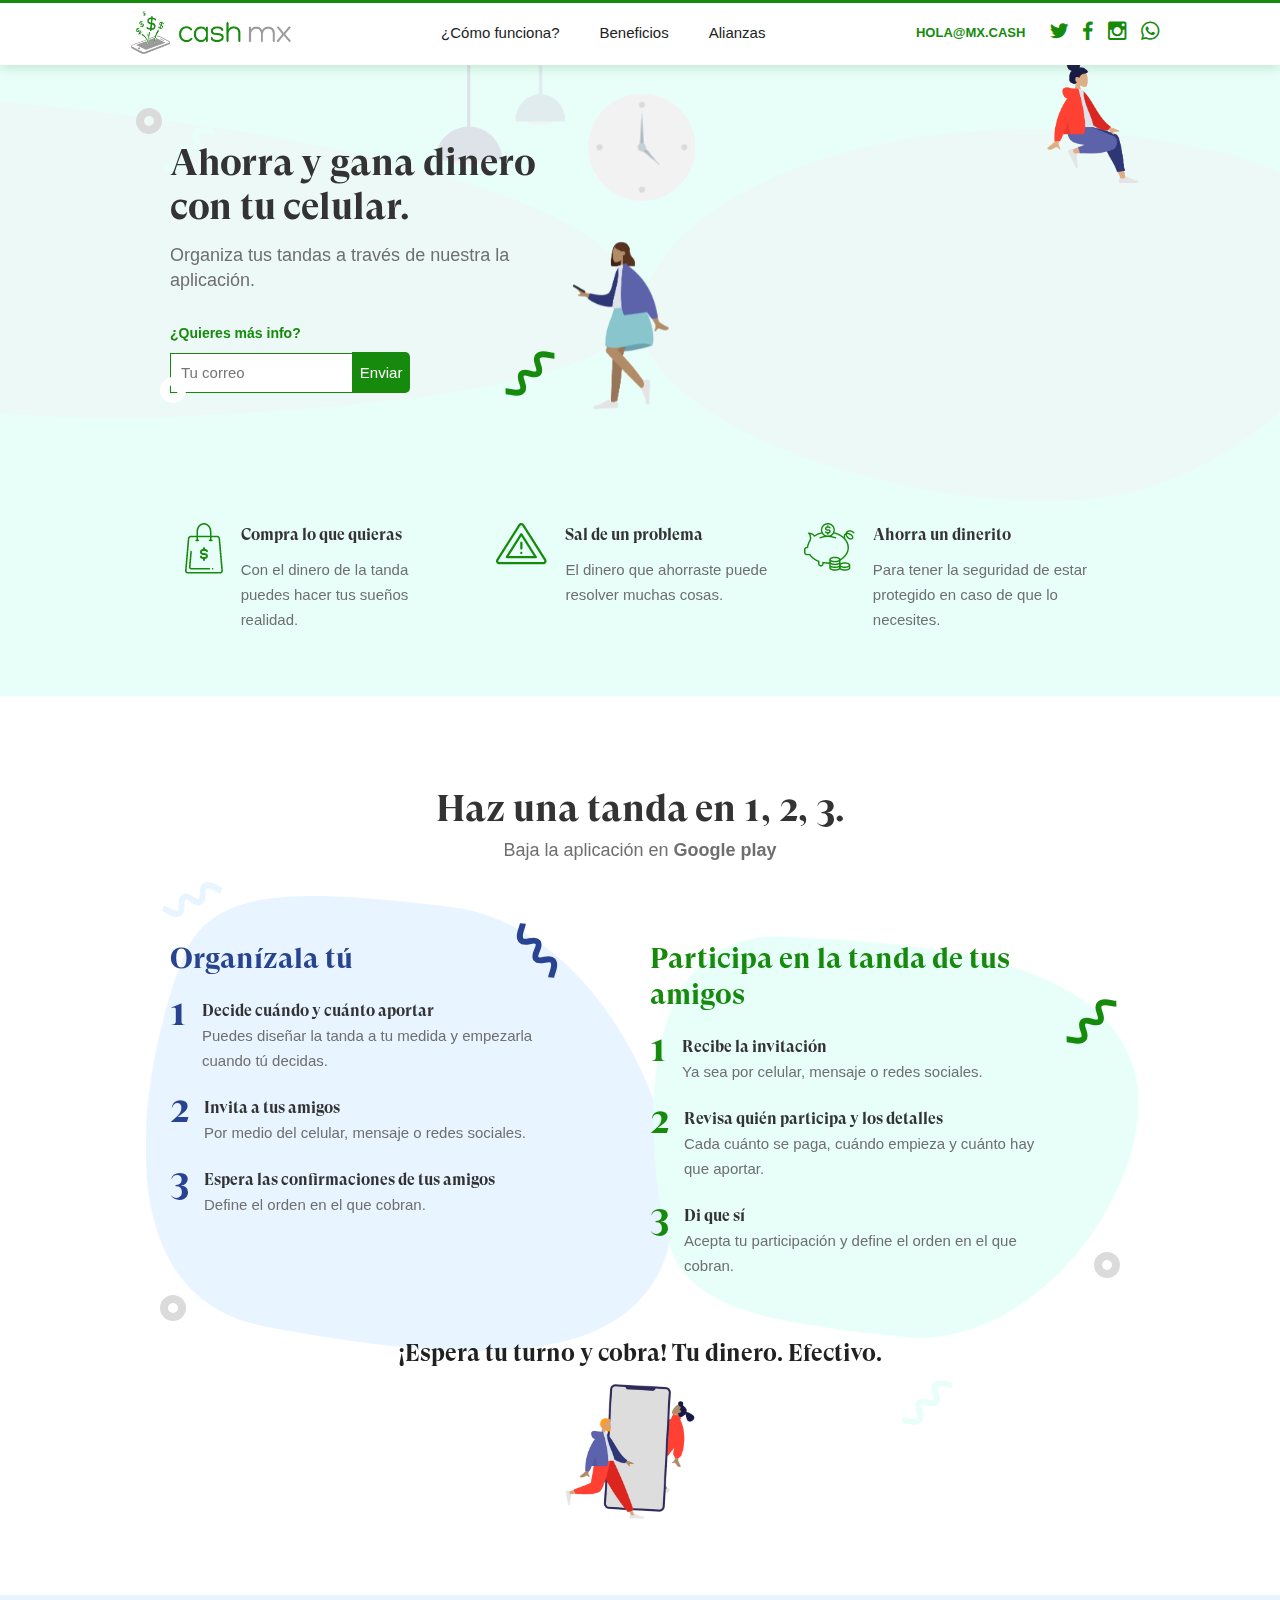
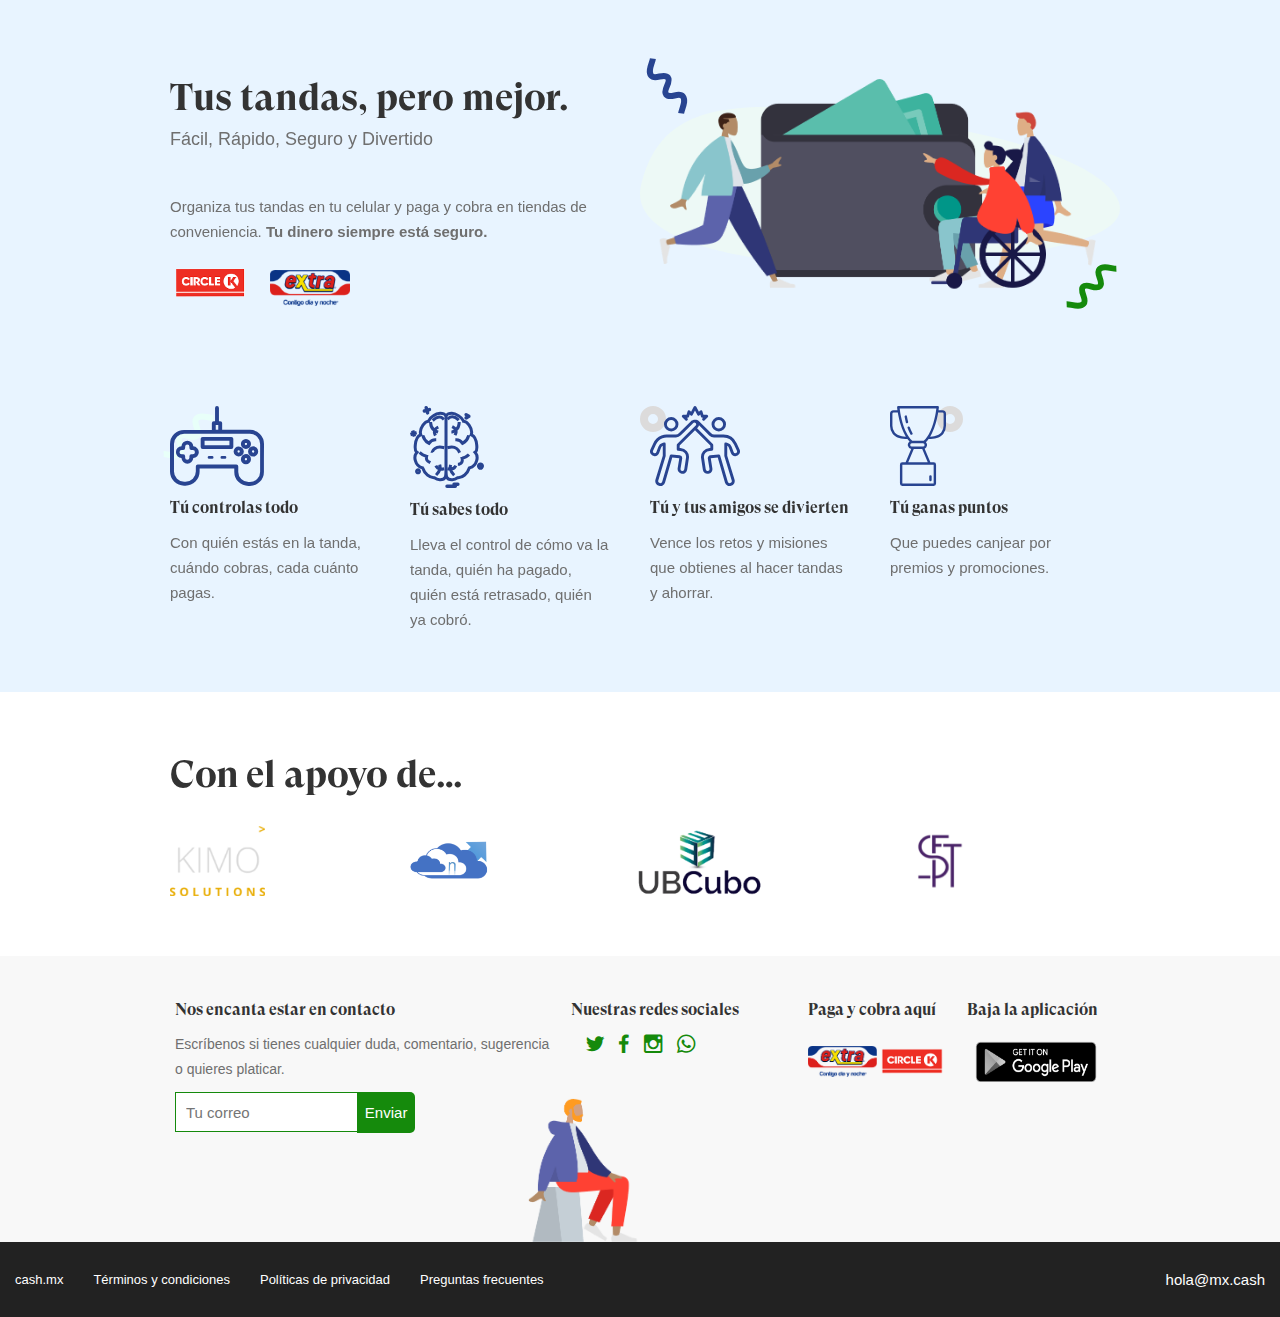
==== commit 5af8e6eb: "Add files via upload" ====
--- a/index.html
+++ b/index.html
@@ -1,6 +1,6 @@
 <!DOCTYPE html>
 <!--  This site was created in Webflow. http://www.webflow.com  -->
-<!--  Last Published: Thu Dec 12 2019 18:48:54 GMT+0000 (Coordinated Universal Time)  -->
+<!--  Last Published: Sat Dec 14 2019 00:44:12 GMT+0000 (Coordinated Universal Time)  -->
 <html data-wf-page="5d8e9f50464a91081e145945" data-wf-site="5d8e9f50464a911e9c145944">
 <head>
   <meta charset="utf-8">
@@ -74,6 +74,7 @@
     margin: 10px 0;
     padding-left: 10px;
     border: 1px solid #158a0c;
+    width:100%;
 }
 form {
     display: flex !important;
@@ -81,7 +82,6 @@
         -webkit-align-items: center;
     justify-content:center;
        -webkit-justify-content:center;
-    flex-wrap:wrap;
     display: -webkit-box; 
 display: -moz-box;
 display: -ms-flexbox;
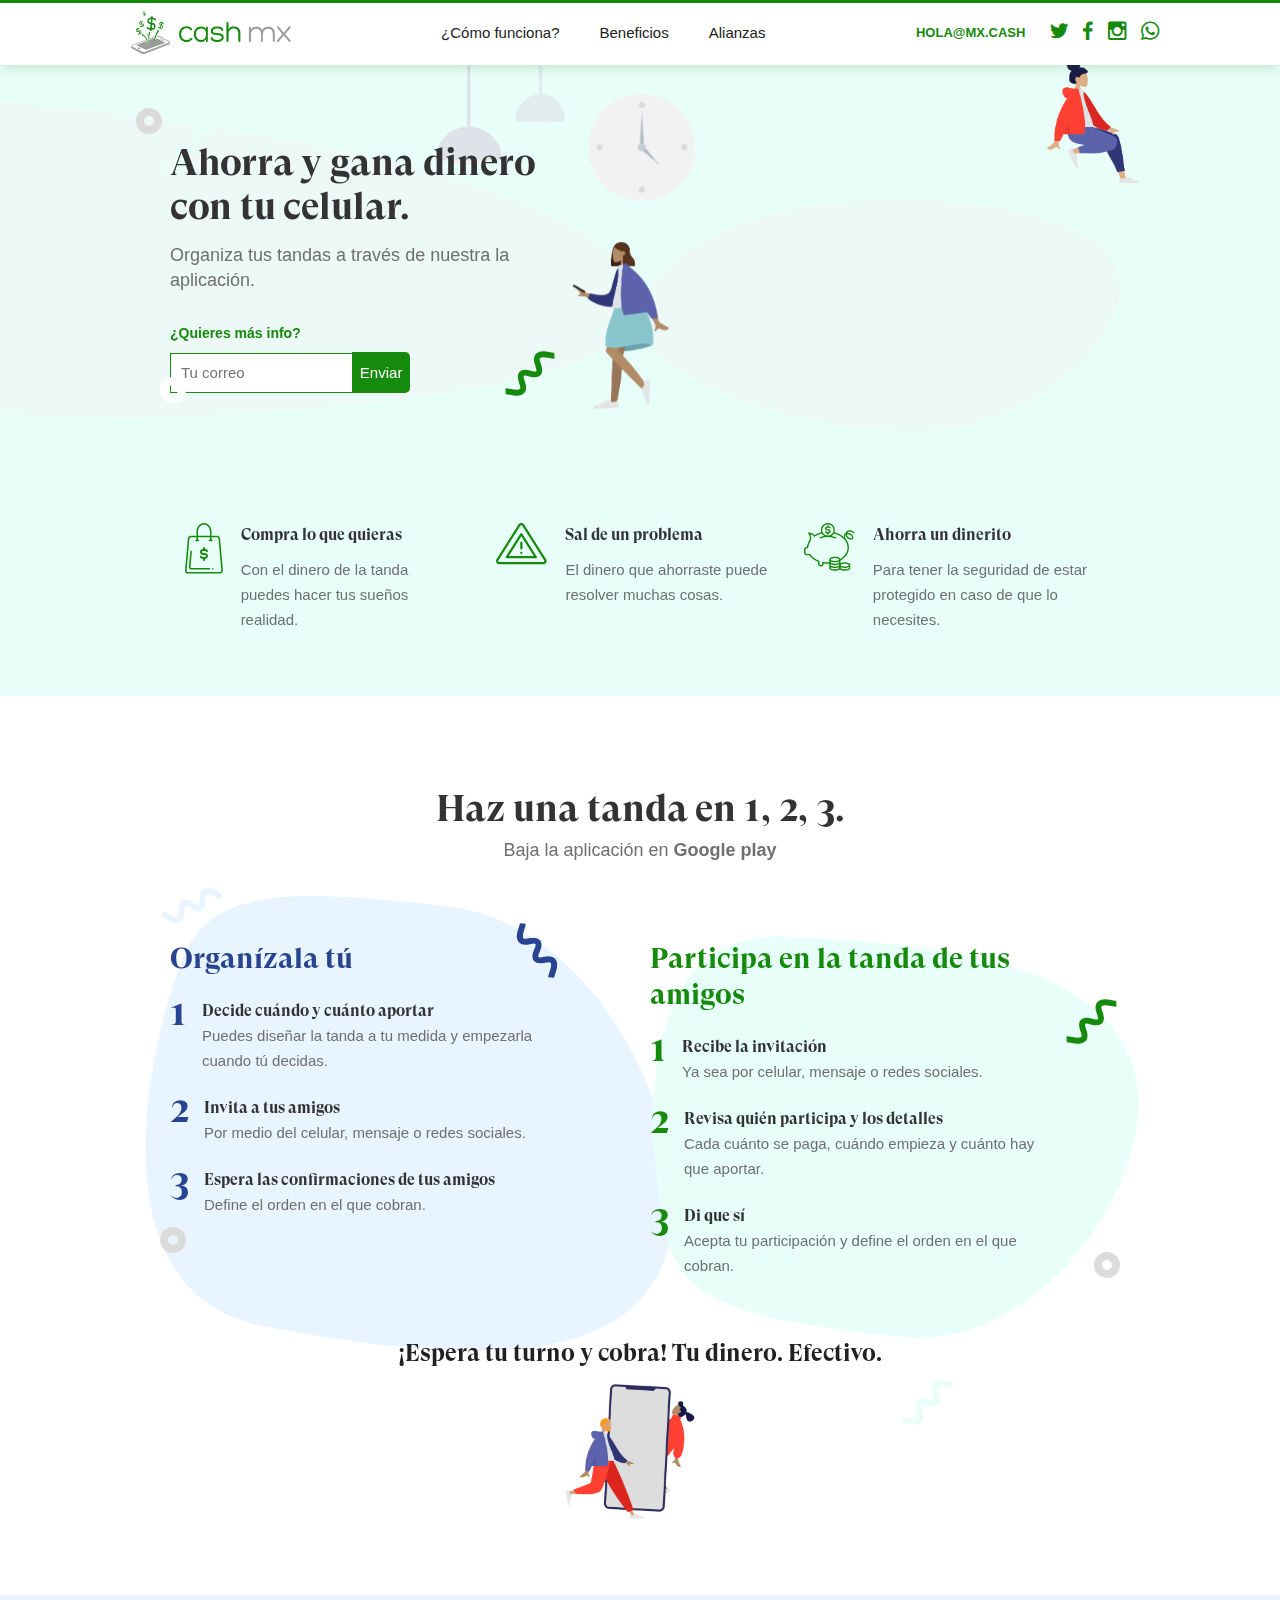
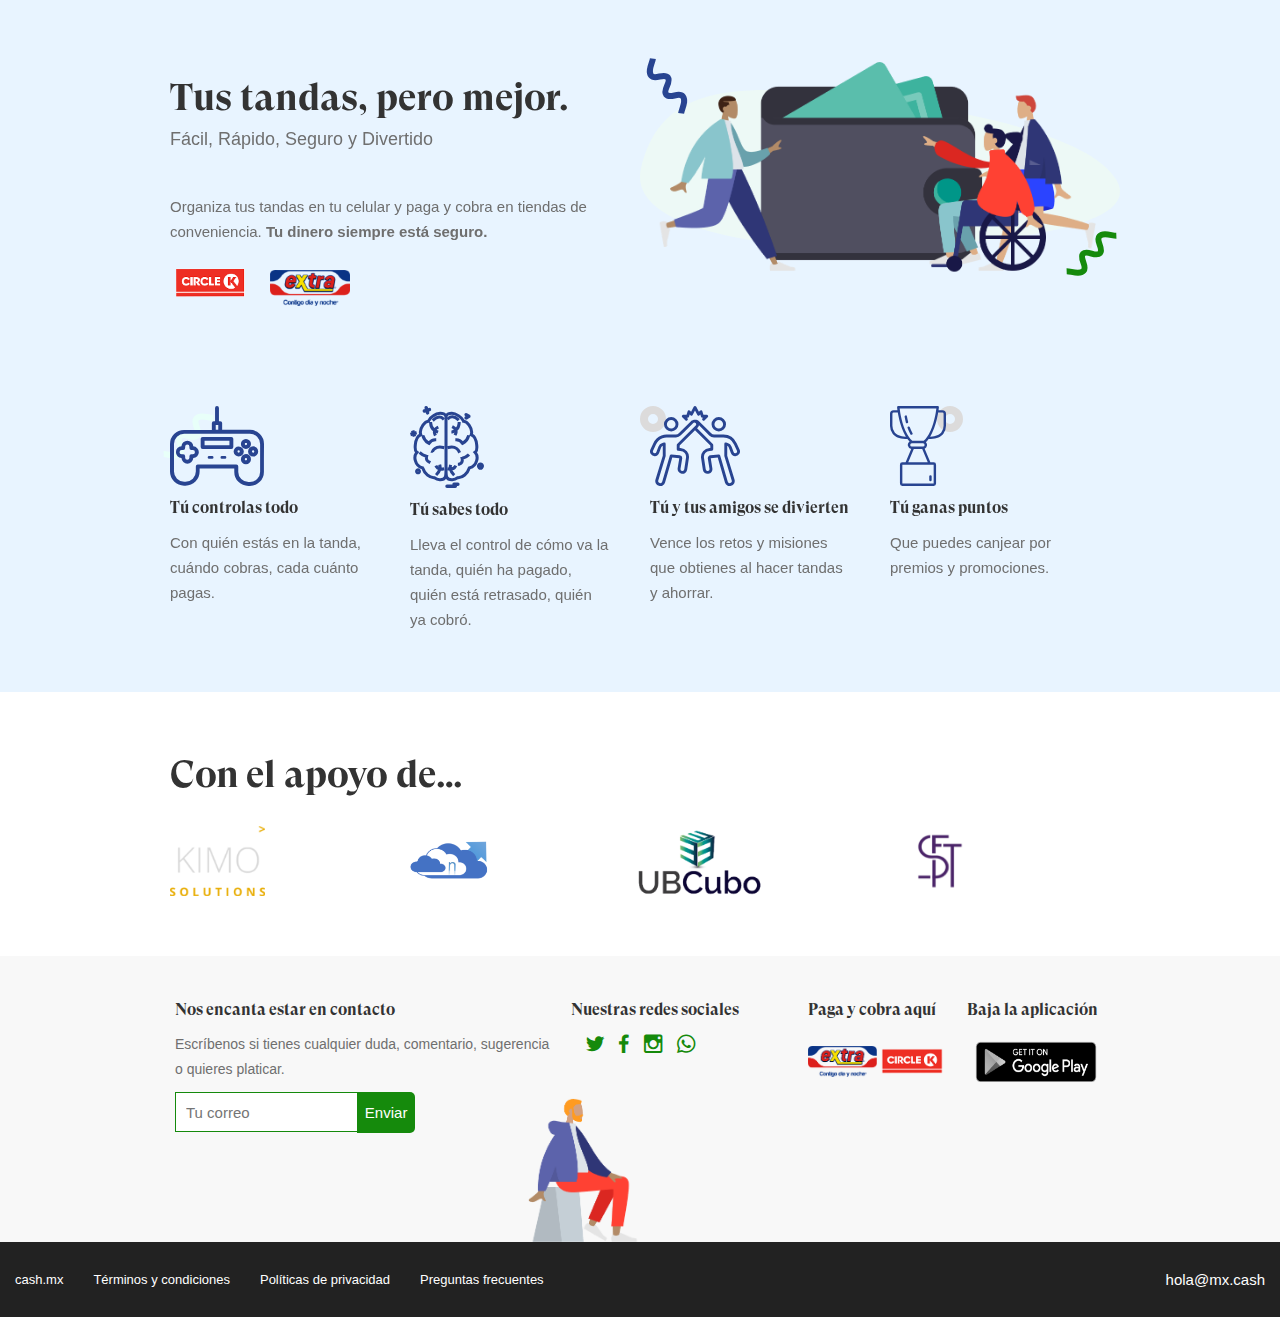
==== commit 4f8fcbb2: "Add files via upload" ====
--- a/index.html
+++ b/index.html
@@ -1,6 +1,6 @@
 <!DOCTYPE html>
 <!--  This site was created in Webflow. http://www.webflow.com  -->
-<!--  Last Published: Sat Dec 14 2019 00:44:12 GMT+0000 (Coordinated Universal Time)  -->
+<!--  Last Published: Sat Dec 14 2019 01:03:57 GMT+0000 (Coordinated Universal Time)  -->
 <html data-wf-page="5d8e9f50464a91081e145945" data-wf-site="5d8e9f50464a911e9c145944">
 <head>
   <meta charset="utf-8">
@@ -21,6 +21,11 @@
   <script type="text/javascript">!function(o,c){var n=c.documentElement,t=" w-mod-";n.className+=t+"js",("ontouchstart"in o||o.DocumentTouch&&c instanceof DocumentTouch)&&(n.className+=t+"touch")}(window,document);</script>
   <link href="images/favicon.png" rel="shortcut icon" type="image/x-icon">
   <link href="images/webclip.jpg" rel="apple-touch-icon">
+  <style>
+.body{
+overflow-x:hidden;
+}
+</style>
 </head>
 <body class="body">
   <div data-w-id="d0ff9db2-4c7e-226f-a17c-f1de48cc2902" class="progressbar"></div>
@@ -139,7 +144,7 @@
           <h1 class="heading heading_pasos">Haz una tanda en 1, 2, 3.</h1>
           <h5 class="heading-2 text-center">Baja la aplicación en <strong>Google play</strong></h5>
           <div class="column-7 w-row">
-            <div class="w-col w-col-6 w-col-stack">
+            <div class="column-16 w-col w-col-6 w-col-stack">
               <div><img src="images/Trazado-2956.svg" alt="" class="bg_pasos">
                 <h2 class="blue_text">Organízala tú</h2>
                 <div class="div-block-6 pasos_text">
@@ -199,7 +204,7 @@
     <div id="beneficios" class="section bg_blue">
       <div class="w-container">
         <div class="columns-4 w-row">
-          <div class="column-14 w-col w-col-6">
+          <div class="column-14 w-col w-col-6 w-col-stack">
             <h1 class="heading heading-3">Tus tandas, pero mejor.</h1>
             <h5 class="heading-2">Fácil, Rápido, Seguro y Divertido</h5>
             <div class="text-block-4 grey_text">Organiza tus tandas en tu celular y paga y cobra en tiendas de conveniencia.<strong> Tu dinero siempre está seguro.</strong></div>
@@ -208,7 +213,7 @@
               <div class="pagaycobra--beneficios"><img src="images/component-1.png" alt=""></div>
             </div>
           </div>
-          <div class="column-5 w-col w-col-6"><img src="images/bg_hero1.svg" alt="" class="image-6"><img src="images/Polígono-11.svg" alt="" class="image-43"><img src="images/Trazado-2960.svg" data-w-id="84cf6e7e-b45b-44af-acce-a4b41fe22989" alt="" class="image-44"><img src="images/Trazado-2961.svg" data-w-id="4320fc16-b85f-aade-20f9-1a2bd5c9a080" alt="" class="image-45"><img src="images/dinero_organizacion.png" alt="" class="image-7"></div>
+          <div class="column-5 w-col w-col-6 w-col-stack"><img src="images/bg_hero1.svg" alt="" class="image-6"><img src="images/Polígono-11.svg" alt="" class="image-43"><img src="images/Trazado-2960.svg" data-w-id="84cf6e7e-b45b-44af-acce-a4b41fe22989" alt="" class="image-44"><img src="images/Trazado-2961.svg" data-w-id="4320fc16-b85f-aade-20f9-1a2bd5c9a080" alt="" class="image-45"><img src="images/dinero_organizacion.png" alt="" class="image-7"></div>
         </div>
         <div class="_3col_mar w-row">
           <div class="column-8 w-col w-col-3 w-col-medium-6"><img src="images/Trazado-2972.svg" alt="" class="image-11"><img src="images/Trazado-2951.svg" alt="" class="image-10">
@@ -299,7 +304,7 @@
             </div>
           </div>
           <div class="w-col w-col-2 w-col-stack">
-            <h4>Baja la aplicación</h4><img src="images/en_badge_web_generic.png" srcset="images/en_badge_web_generic-p-500.png 500w, images/en_badge_web_generic.png 646w" sizes="(max-width: 479px) 100vw, (max-width: 991px) 155.03125px, 138.328125px" alt="" class="image-3"></div>
+            <h4>Baja la aplicación</h4><img src="images/en_badge_web_generic.png" srcset="images/en_badge_web_generic-p-500.png 500w, images/en_badge_web_generic.png 646w" sizes="(max-width: 479px) 100vw, (max-width: 991px) 155px, 138.328125px" alt="" class="image-3"></div>
         </div>
       </div>
       <div class="div-block-10">
--- a/css/cash-mx.webflow.css
+++ b/css/cash-mx.webflow.css
@@ -212,10 +212,7 @@
 }
 
 .column-7 {
-  display: -webkit-box;
-  display: -webkit-flex;
-  display: -ms-flexbox;
-  display: flex;
+  display: block;
   margin: 60px auto;
   -webkit-box-orient: horizontal;
   -webkit-box-direction: normal;
@@ -297,10 +294,7 @@
 }
 
 .columns-4 {
-  display: -webkit-box;
-  display: -webkit-flex;
-  display: -ms-flexbox;
-  display: flex;
+  display: block;
   -webkit-flex-wrap: wrap;
   -ms-flex-wrap: wrap;
   flex-wrap: wrap;
@@ -653,13 +647,12 @@
   z-index: 0;
   -webkit-perspective-origin: 50% 50%;
   perspective-origin: 50% 50%;
-  -webkit-transform: scale3d(1.5, 1.6, 1);
-  transform: scale3d(1.5, 1.6, 1);
+  -webkit-transform: none;
+  -ms-transform: none;
+  transform: none;
   -webkit-transform-origin: 0% 50%;
   -ms-transform-origin: 0% 50%;
   transform-origin: 0% 50%;
-  -webkit-transform-style: preserve-3d;
-  transform-style: preserve-3d;
 }
 
 .column-12 {
@@ -1940,6 +1933,21 @@
     padding-top: 8px;
     padding-bottom: 8px;
   }
+  .column-15 {
+    display: -webkit-box;
+    display: -webkit-flex;
+    display: -ms-flexbox;
+    display: flex;
+    -webkit-box-orient: vertical;
+    -webkit-box-direction: normal;
+    -webkit-flex-direction: column;
+    -ms-flex-direction: column;
+    flex-direction: column;
+    -webkit-box-align: center;
+    -webkit-align-items: center;
+    -ms-flex-align: center;
+    align-items: center;
+  }
   .item-list {
     background-color: #394b66;
   }
@@ -1967,6 +1975,9 @@
   }
   .section01 {
     padding: 100px 8px;
+  }
+  .column-16 {
+    margin-bottom: 32px;
   }
 }
 
@@ -2394,7 +2405,7 @@
     font-size: 27px;
   }
   .heading_pasos {
-    width: 55%;
+    width: 80%;
   }
   .container-2 {
     margin-right: 0px;
@@ -2473,7 +2484,7 @@
     display: -ms-flexbox;
     display: flex;
     width: 340px;
-    max-width: none;
+    max-width: 100%;
     -webkit-box-orient: horizontal;
     -webkit-box-direction: normal;
     -webkit-flex-direction: row;
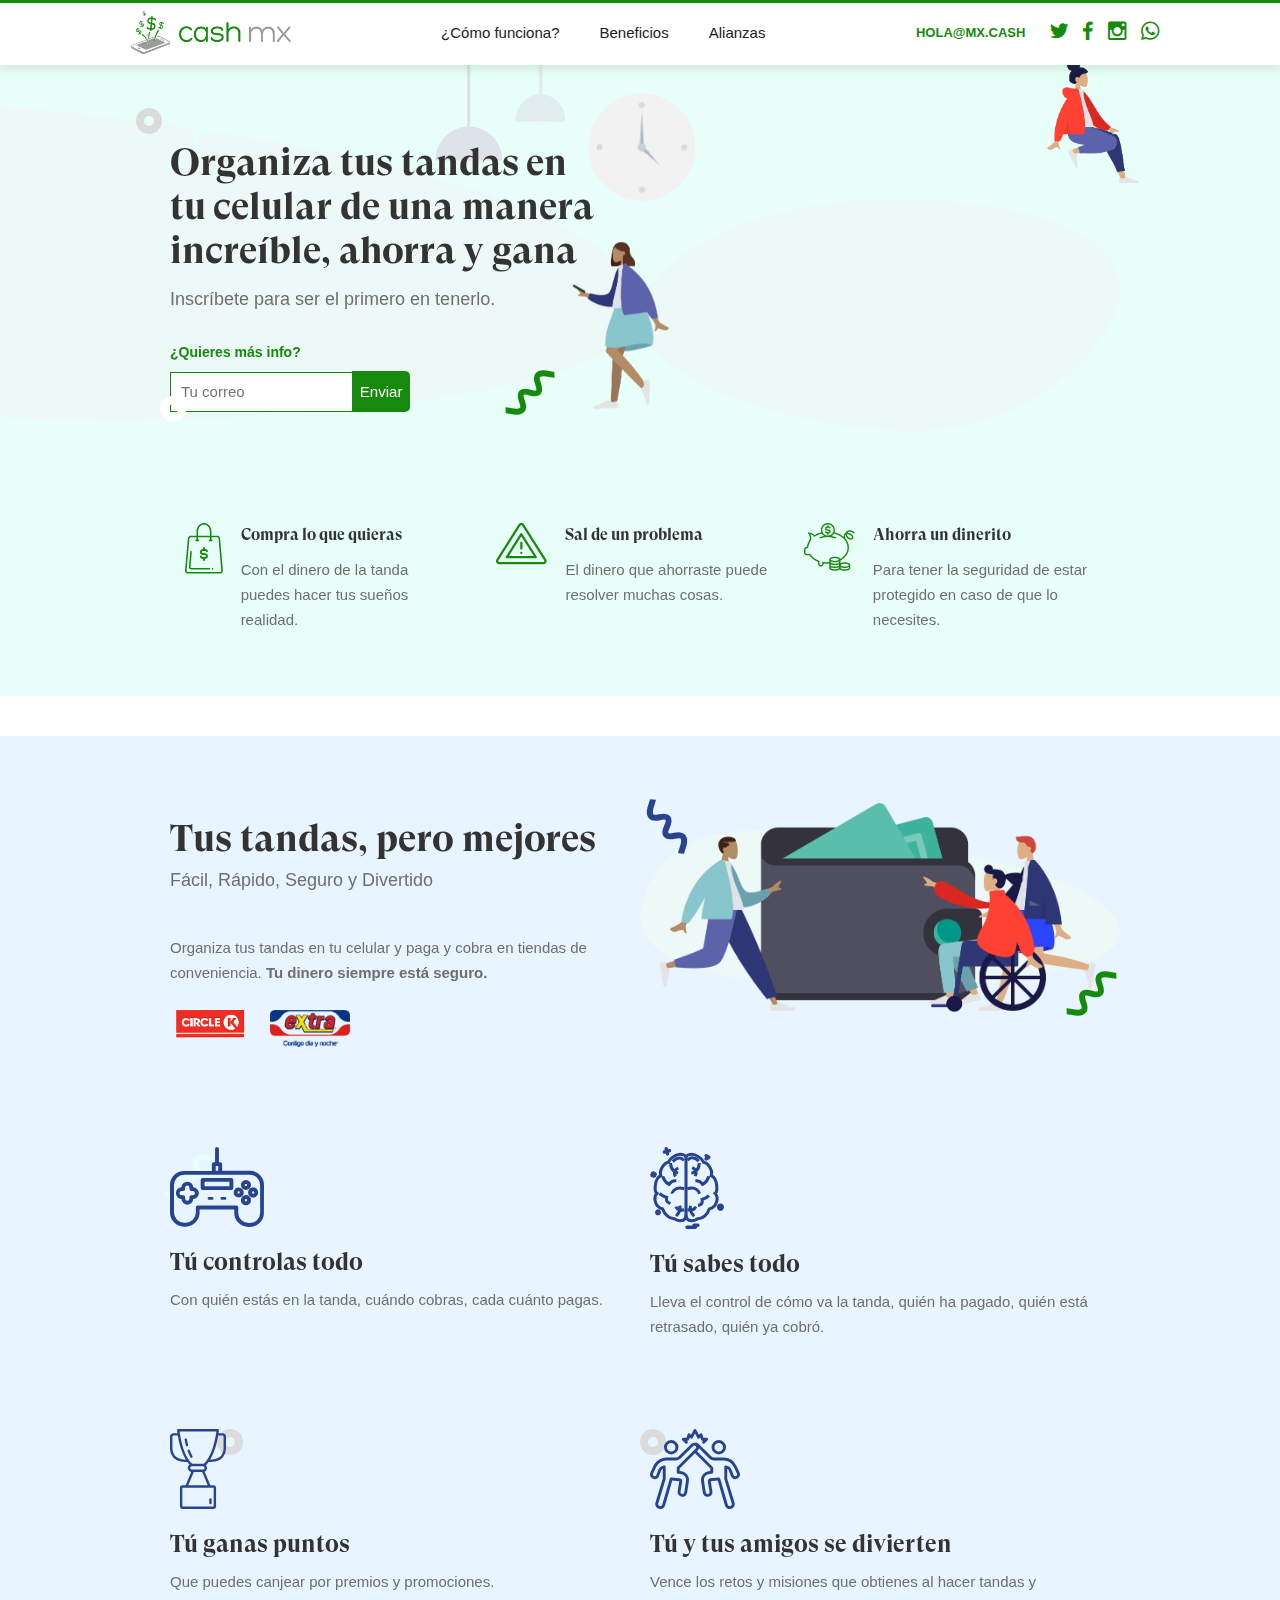
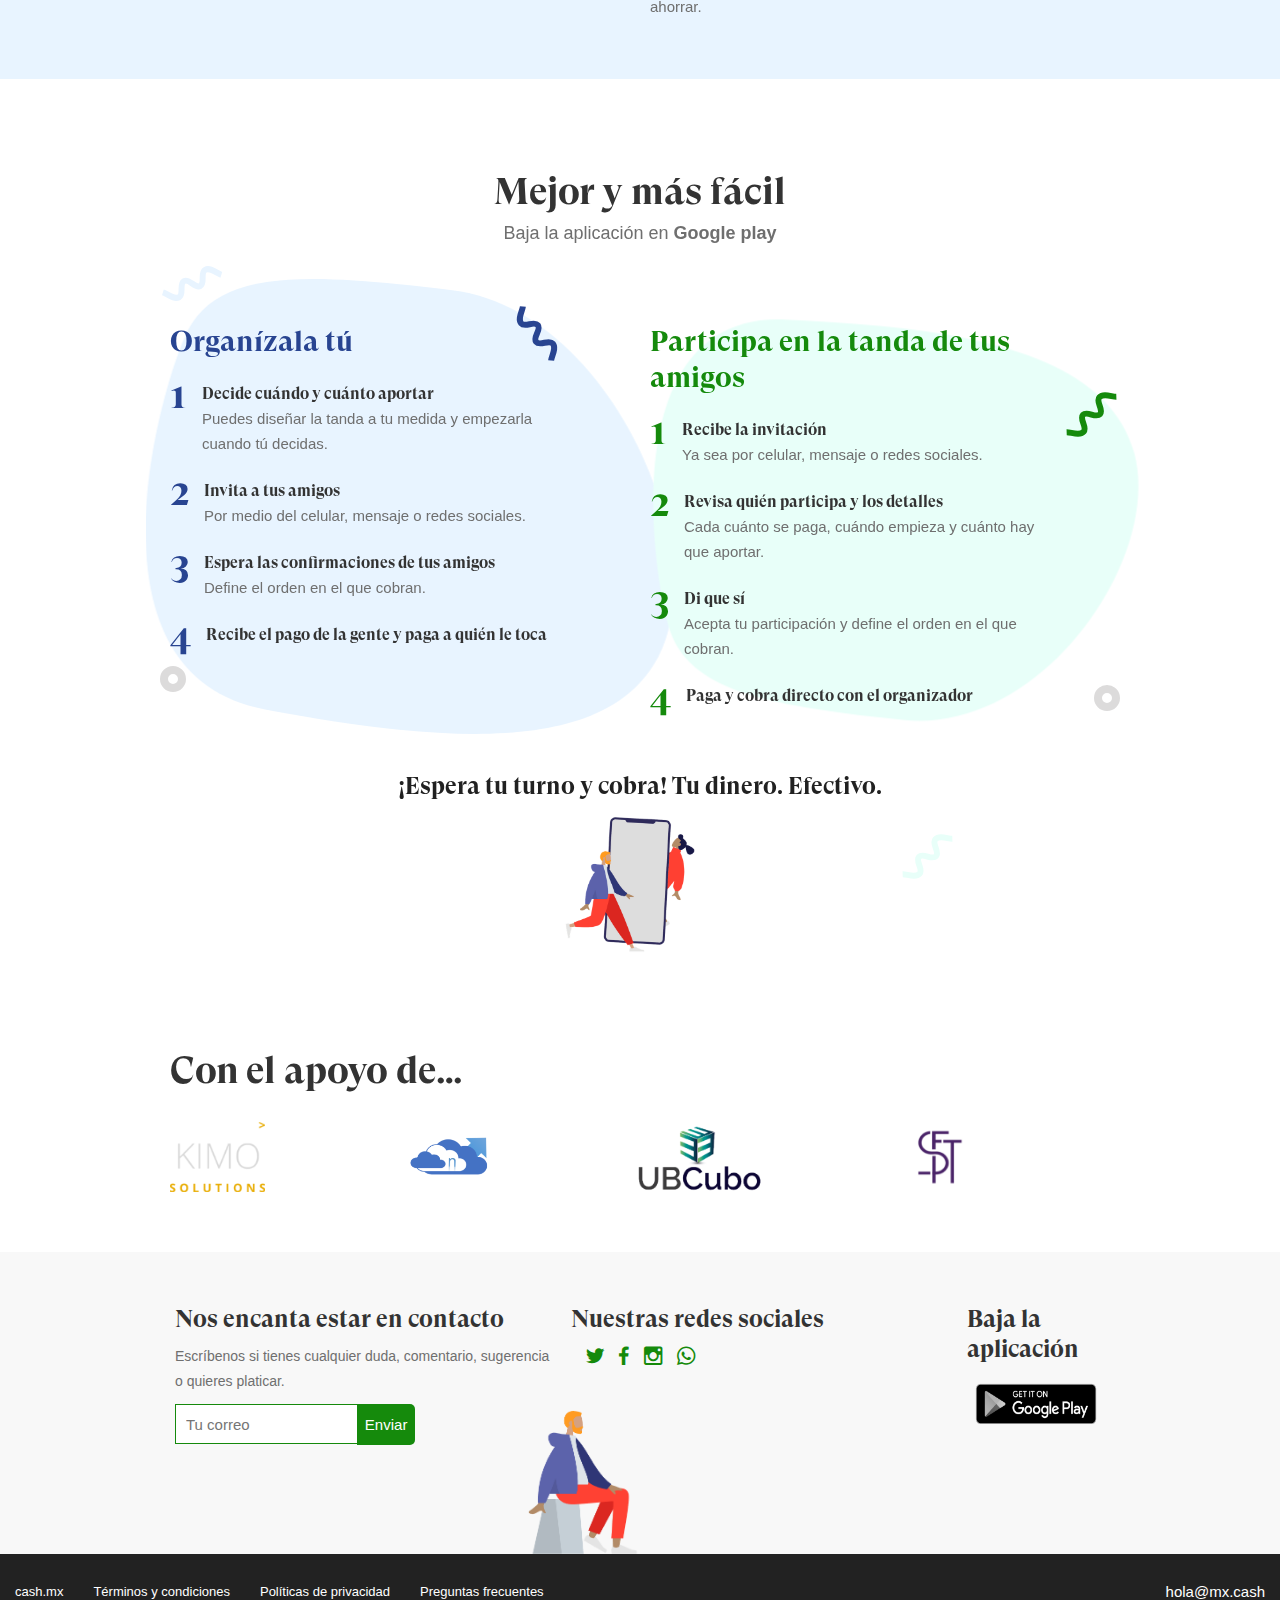
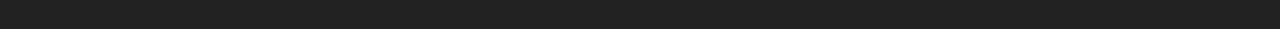
==== commit 77c5c307: "Merge branch 'master' of https://github.com/Sissadaniel/cash-mx.webflow" ====
--- a/index.html
+++ b/index.html
@@ -1,6 +1,6 @@
 <!DOCTYPE html>
 <!--  This site was created in Webflow. http://www.webflow.com  -->
-<!--  Last Published: Sat Dec 14 2019 01:03:57 GMT+0000 (Coordinated Universal Time)  -->
+<!--  Last Published: Tue Apr 14 2020 17:52:20 GMT+0000 (Coordinated Universal Time)  -->
 <html data-wf-page="5d8e9f50464a91081e145945" data-wf-site="5d8e9f50464a911e9c145944">
 <head>
   <meta charset="utf-8">
@@ -33,7 +33,7 @@
     <div data-w-id="b32bd1f8-9dee-c963-170c-fb41e14dacd1" class="sombra"></div>
     <div data-collapse="medium" data-animation="default" data-duration="400" data-easing="ease-out" data-easing2="ease-out" data-w-id="b32bd1f8-9dee-c963-170c-fb41e14dacd2" class="navbar-3 w-nav">
       <div class="container-2 w-container">
-        <div class="div-block-20"><a href="index.html" class="w-nav-brand w--current"><img src="images/cashmx_logo.png" alt="" class="logo"><img src="images/logo_mobile.svg" alt="" class="image-22"></a>
+        <div class="div-block-20"><a href="index.html" aria-current="page" class="w-nav-brand w--current"><img src="images/cashmx_logo.png" alt="" class="logo"><img src="images/logo_mobile.svg" alt="" class="image-22"></a>
           <div class="menu-button-2 w-nav-button">
             <div class="icon-2 w-icon-nav-menu"></div><img src="images/menu-icon_1menu-icon.png" width="22" alt="" class="menu-icon"></div>
         </div>
@@ -48,8 +48,8 @@
       <div class="w-container">
         <div class="columns-2 w-row">
           <div class="column-12 w-col w-col-6"><img src="images/Elipse-273.svg" alt="" class="image-42"><img src="images/Trazado-2951.svg" alt="" class="image-39"><img src="images/Trazado-2961.svg" alt="" class="image-40"><img src="images/Elipse-274.svg" alt="" class="image-41">
-            <h1 class="heading-8">Ahorra y gana dinero con tu celular.</h1>
-            <h5 class="heading-6">Organiza tus tandas a través de nuestra la aplicación.</h5>
+            <h1 class="heading-8">Organiza tus tandas en tu celular de una manera increíble, ahorra y gana</h1>
+            <h5 class="heading-6">Inscríbete para ser el primero en tenerlo.</h5>
             <div class="assistive_text">¿Quieres más info?</div>
             <div class="form-block w-form">
               <form id="email-form" name="email-form" data-name="Email Form" class="form"><input type="text" class="text-field w-input" maxlength="256" name="name-2" data-name="Name 2" placeholder="tu correo" id="name-2"><input type="submit" value="Enviar" data-wait="Espere por favor..." class="submit-button w-button"></form>
@@ -138,10 +138,48 @@
         </div>
       </div>
     </div>
+    <div id="beneficios" class="section bg_blue">
+      <div class="w-container">
+        <div class="columns-4 w-row">
+          <div class="column-14 w-col w-col-6 w-col-stack">
+            <h1 class="heading heading-3">Tus tandas, pero mejores</h1>
+            <h5 class="heading-2">Fácil, Rápido, Seguro y Divertido</h5>
+            <div class="div-block-26">
+              <div class="text-block-4 grey_text">Organiza tus tandas en tu celular y paga y cobra en tiendas de conveniencia.<strong> Tu dinero siempre está seguro.</strong></div>
+              <div class="div-block-13">
+                <div class="pagaycobra--beneficios"><img src="images/component-2.png" alt="" class="image-28"></div>
+                <div class="pagaycobra--beneficios"><img src="images/component-1.png" alt=""></div>
+              </div>
+            </div>
+          </div>
+          <div class="column-5 w-col w-col-6 w-col-stack"><img src="images/bg_hero1.svg" alt="" class="image-6"><img src="images/Polígono-11.svg" alt="" class="image-43"><img src="images/Trazado-2960.svg" data-w-id="84cf6e7e-b45b-44af-acce-a4b41fe22989" alt="" class="image-44"><img src="images/Trazado-2961.svg" data-w-id="4320fc16-b85f-aade-20f9-1a2bd5c9a080" alt="" class="image-45"><img src="images/dinero_organizacion.png" alt="" class="image-7"></div>
+        </div>
+        <div class="_3col_mar w-row">
+          <div class="column-8 w-col w-col-6"><img src="images/Trazado-2972.svg" alt="" class="image-15"><img src="images/Trazado-2951.svg" alt="" class="image-10">
+            <h3>Tú controlas todo</h3>
+            <div class="grey_text">Con quién estás en la tanda, cuándo cobras, cada cuánto pagas.</div>
+          </div>
+          <div class="column-9 w-col w-col-6"><img src="images/Grupo-868.svg" alt="" class="image-15"><img src="images/Polígono-11.svg" data-w-id="642ffeb5-4417-9e7a-8fe3-e4cc0bf742b3" alt="" class="image-12">
+            <h3>Tú sabes todo</h3>
+            <div class="grey_text">Lleva el control de cómo va la tanda, quién ha pagado, quién está retrasado, quién ya cobró.</div>
+          </div>
+        </div>
+        <div class="_3col_mar w-row">
+          <div class="column-8 w-col w-col-6"><img src="images/Grupo-846.svg" alt="" class="image-15"><img src="images/Elipse-274.svg" data-w-id="d1737219-16c6-05a2-8f68-24b9a2471a08" alt="" class="image-18">
+            <h3>Tú ganas puntos</h3>
+            <div class="grey_text">Que puedes canjear por premios y promociones.</div>
+          </div>
+          <div class="column-9 w-col w-col-6"><img src="images/Grupo-847.svg" alt="" class="image-15"><img src="images/Elipse-274.svg" data-w-id="d1737219-16c6-05a2-8f68-24b9a2471a01" alt="" class="image-17">
+            <h3>Tú y tus amigos se divierten</h3>
+            <div class="grey_text">Vence los retos y misiones que obtienes al hacer tandas y ahorrar.</div>
+          </div>
+        </div>
+      </div>
+    </div>
     <div id="como" class="section">
       <div class="container w-container">
         <div class="div-block-25">
-          <h1 class="heading heading_pasos">Haz una tanda en 1, 2, 3.</h1>
+          <h1 class="heading heading_pasos">Mejor y más fácil</h1>
           <h5 class="heading-2 text-center">Baja la aplicación en <strong>Google play</strong></h5>
           <div class="column-7 w-row">
             <div class="column-16 w-col w-col-6 w-col-stack">
@@ -168,6 +206,12 @@
                     <div class="grey_text text_pasos">Define el orden en el que cobran.</div>
                   </div>
                 </div>
+                <div class="div-block-6 pasos_text">
+                  <h1 class="num_step blue_text">4</h1>
+                  <div>
+                    <h4 class="heading_pasos">Recibe el pago de la gente y paga a quién le toca</h4>
+                  </div>
+                </div>
               </div><img src="images/Elipse-274.svg" data-w-id="16581349-b6b0-50aa-5b34-d5e50ac82302" alt="" class="image-35"><img src="images/Polígono-13.svg" data-w-id="c561fd71-bbd6-64ee-d04e-ffc6faae03ff" alt="" class="image-33"><img src="images/Trazado-2959.svg" data-w-id="83d31c38-9beb-a483-f523-15d9fb74af69" alt="" class="image-34"><img src="images/Trazado-2960.svg" data-w-id="545d3ed0-082a-c084-b8db-f723ec71470a" alt="" class="image-32"></div>
             <div class="column-4 w-col w-col-6 w-col-stack">
               <div><img src="images/Trazado-2957.svg" alt="" class="bg_pasos"><img src="images/Trazado-2951.svg" data-w-id="b2a78a0c-22a2-614d-6608-9453da05467b" alt="" class="image-38"><img src="images/Elipse-274.svg" data-w-id="0b017c5e-8275-35c2-2b99-08a7066dba5b" alt="" class="image-37"><img src="images/Trazado-2961.svg" data-w-id="1b735b65-bcaf-6275-ed57-c8dde2185516" alt="" class="image-36">
@@ -193,45 +237,17 @@
                     <div class="grey_text">Acepta tu participación y define el orden en el que cobran.</div>
                   </div>
                 </div>
+                <div class="div-block-6 pasos_text">
+                  <h1 class="num_step green_text">4</h1>
+                  <div class="text_pasos">
+                    <h4 class="heading_pasos">Paga y cobra directo con el organizador</h4>
+                  </div>
+                </div>
               </div>
             </div>
           </div>
           <h3 class="heading-7">¡Espera tu turno y cobra! Tu dinero. Efectivo.</h3>
-          <div class="div-block-24"><img src="images/phone.png" srcset="images/phone-p-500.png 500w, images/phone.png 630w" sizes="(max-width: 479px) 100vw, 160px" alt="" class="image-31"></div>
-        </div>
-      </div>
-    </div>
-    <div id="beneficios" class="section bg_blue">
-      <div class="w-container">
-        <div class="columns-4 w-row">
-          <div class="column-14 w-col w-col-6 w-col-stack">
-            <h1 class="heading heading-3">Tus tandas, pero mejor.</h1>
-            <h5 class="heading-2">Fácil, Rápido, Seguro y Divertido</h5>
-            <div class="text-block-4 grey_text">Organiza tus tandas en tu celular y paga y cobra en tiendas de conveniencia.<strong> Tu dinero siempre está seguro.</strong></div>
-            <div class="div-block-13">
-              <div class="pagaycobra--beneficios"><img src="images/component-2.png" alt="" class="image-28"></div>
-              <div class="pagaycobra--beneficios"><img src="images/component-1.png" alt=""></div>
-            </div>
-          </div>
-          <div class="column-5 w-col w-col-6 w-col-stack"><img src="images/bg_hero1.svg" alt="" class="image-6"><img src="images/Polígono-11.svg" alt="" class="image-43"><img src="images/Trazado-2960.svg" data-w-id="84cf6e7e-b45b-44af-acce-a4b41fe22989" alt="" class="image-44"><img src="images/Trazado-2961.svg" data-w-id="4320fc16-b85f-aade-20f9-1a2bd5c9a080" alt="" class="image-45"><img src="images/dinero_organizacion.png" alt="" class="image-7"></div>
-        </div>
-        <div class="_3col_mar w-row">
-          <div class="column-8 w-col w-col-3 w-col-medium-6"><img src="images/Trazado-2972.svg" alt="" class="image-11"><img src="images/Trazado-2951.svg" alt="" class="image-10">
-            <h4>Tú controlas todo</h4>
-            <div class="grey_text">Con quién estás en la tanda, cuándo cobras, cada cuánto pagas.</div>
-          </div>
-          <div class="column-9 w-col w-col-3 w-col-medium-6"><img src="images/Grupo-868.svg" alt="" class="image-13"><img src="images/Polígono-11.svg" data-w-id="642ffeb5-4417-9e7a-8fe3-e4cc0bf742b3" alt="" class="image-12">
-            <h4>Tú sabes todo</h4>
-            <div class="grey_text">Lleva el control de cómo va la tanda, quién ha pagado, quién está retrasado, quién ya cobró.</div>
-          </div>
-          <div class="column-10 w-col w-col-3 w-col-medium-6"><img src="images/Grupo-847.svg" alt="" class="image-15"><img src="images/Elipse-274.svg" data-w-id="42b56e9e-4762-926a-d9b1-6e919e0c00f0" alt="" class="image-17">
-            <h4>Tú y tus amigos se divierten</h4>
-            <div class="grey_text">Vence los retos y misiones que obtienes al hacer tandas y ahorrar.</div>
-          </div>
-          <div class="column-11 w-col w-col-3 w-col-medium-6"><img src="images/Grupo-846.svg" alt="" class="image-16"><img src="images/Elipse-274.svg" data-w-id="e565d298-592b-5091-2826-0dfebde845a6" alt="" class="image-18">
-            <h4>Tú ganas puntos</h4>
-            <div class="grey_text">Que puedes canjear por premios y promociones.</div>
-          </div>
+          <div class="div-block-24"><img src="images/phone.png" srcset="images/phone-p-500.png 500w, images/phone.png 630w" sizes="(max-width: 479px) 80vw, 160px" alt="" class="image-31"></div>
         </div>
       </div>
     </div>
@@ -246,8 +262,8 @@
     <div class="section-2"><img src="images/sentado.png" alt="" class="image-25">
       <div class="div-block-15">
         <div class="columns-5 w-row">
-          <div class="column-15 w-col w-col-5 w-col-stack">
-            <h4>Nos encanta estar en contacto</h4>
+          <div class="column-15 w-col w-col-5">
+            <h3>Nos encanta estar en contacto</h3>
             <div class="text-block-3 grey_text">Escríbenos si tienes cualquier duda, comentario, sugerencia o quieres platicar.</div>
             <div class="form-block margin_auto w-form">
               <form id="email-form" name="email-form" data-name="Email Form" class="form"><input type="text" class="text-field w-input" maxlength="256" name="name-2" data-name="Name 2" placeholder="tu correo" id="name-2"><input type="submit" value="Enviar" data-wait="Please wait..." class="submit-button w-button"></form>
@@ -294,17 +310,14 @@
 </style>
             </div>
           </div>
-          <div class="w-col w-col-3 w-col-stack">
-            <h4>Nuestras redes sociales</h4><a href="https://twitter.com/cashmx1" class="link-4"><em class="social_navbar"></em></a><a href="https://www.facebook.com/Cashmx-1754180261332788/" class="link-3"><em class="social_navbar"></em></a><a href="https://www.instagram.com/cash.mx/" class="link-3"><em class="social_navbar"></em></a><a href="https://api.whatsapp.com/send?phone=525526741644" class="link-3"><em class="social_navbar"></em></a></div>
-          <div class="w-col w-col-2 w-col-stack">
-            <h4>Paga y cobra aquí</h4>
-            <div class="div-block-14">
-              <div class="pagaycobra"><img src="images/component-10.png" alt="" class="image-30"></div>
-              <div class="pagaycobra"><img src="images/component-11.png" alt=""></div>
-            </div>
-          </div>
-          <div class="w-col w-col-2 w-col-stack">
-            <h4>Baja la aplicación</h4><img src="images/en_badge_web_generic.png" srcset="images/en_badge_web_generic-p-500.png 500w, images/en_badge_web_generic.png 646w" sizes="(max-width: 479px) 100vw, (max-width: 991px) 155px, 138.328125px" alt="" class="image-3"></div>
+          <div class="w-col w-col-5">
+            <h3>Nuestras redes sociales</h3><a href="https://twitter.com/cashmx1" class="link-4"><em class="social_navbar"></em></a><a href="https://www.facebook.com/Cashmx-1754180261332788/" class="link-3"><em class="social_navbar"></em></a><a href="https://www.instagram.com/cash.mx/" class="link-3"><em class="social_navbar"></em></a><a href="https://api.whatsapp.com/send?phone=525526741644" class="link-3"><em class="social_navbar"></em></a></div>
+          <div class="column-17 w-col w-col-2">
+            <h3>Baja la aplicación</h3>
+            <div class="div-block-14"><img src="images/en_badge_web_generic.png" srcset="images/en_badge_web_generic-p-500.png 500w, images/en_badge_web_generic.png 646w" sizes="(max-width: 479px) 100vw, (max-width: 767px) 155.03125px, (max-width: 991px) 13vw, 138.328125px" alt="" class="image-3">
+              <div class="pagaycobra"></div>
+            </div>
+          </div>
         </div>
       </div>
       <div class="div-block-10">
@@ -326,7 +339,7 @@
       </div>
     </div>
   </div>
-  <script src="https://d3e54v103j8qbb.cloudfront.net/js/jquery-3.4.1.min.220afd743d.js" type="text/javascript" integrity="sha256-CSXorXvZcTkaix6Yvo6HppcZGetbYMGWSFlBw8HfCJo=" crossorigin="anonymous"></script>
+  <script src="https://d3e54v103j8qbb.cloudfront.net/js/jquery-3.4.1.min.220afd743d.js?site=5d8e9f50464a911e9c145944" type="text/javascript" integrity="sha256-CSXorXvZcTkaix6Yvo6HppcZGetbYMGWSFlBw8HfCJo=" crossorigin="anonymous"></script>
   <script src="js/webflow.js" type="text/javascript"></script>
   <!-- [if lte IE 9]><script src="https://cdnjs.cloudflare.com/ajax/libs/placeholders/3.0.2/placeholders.min.js"></script><![endif] -->
 </body>
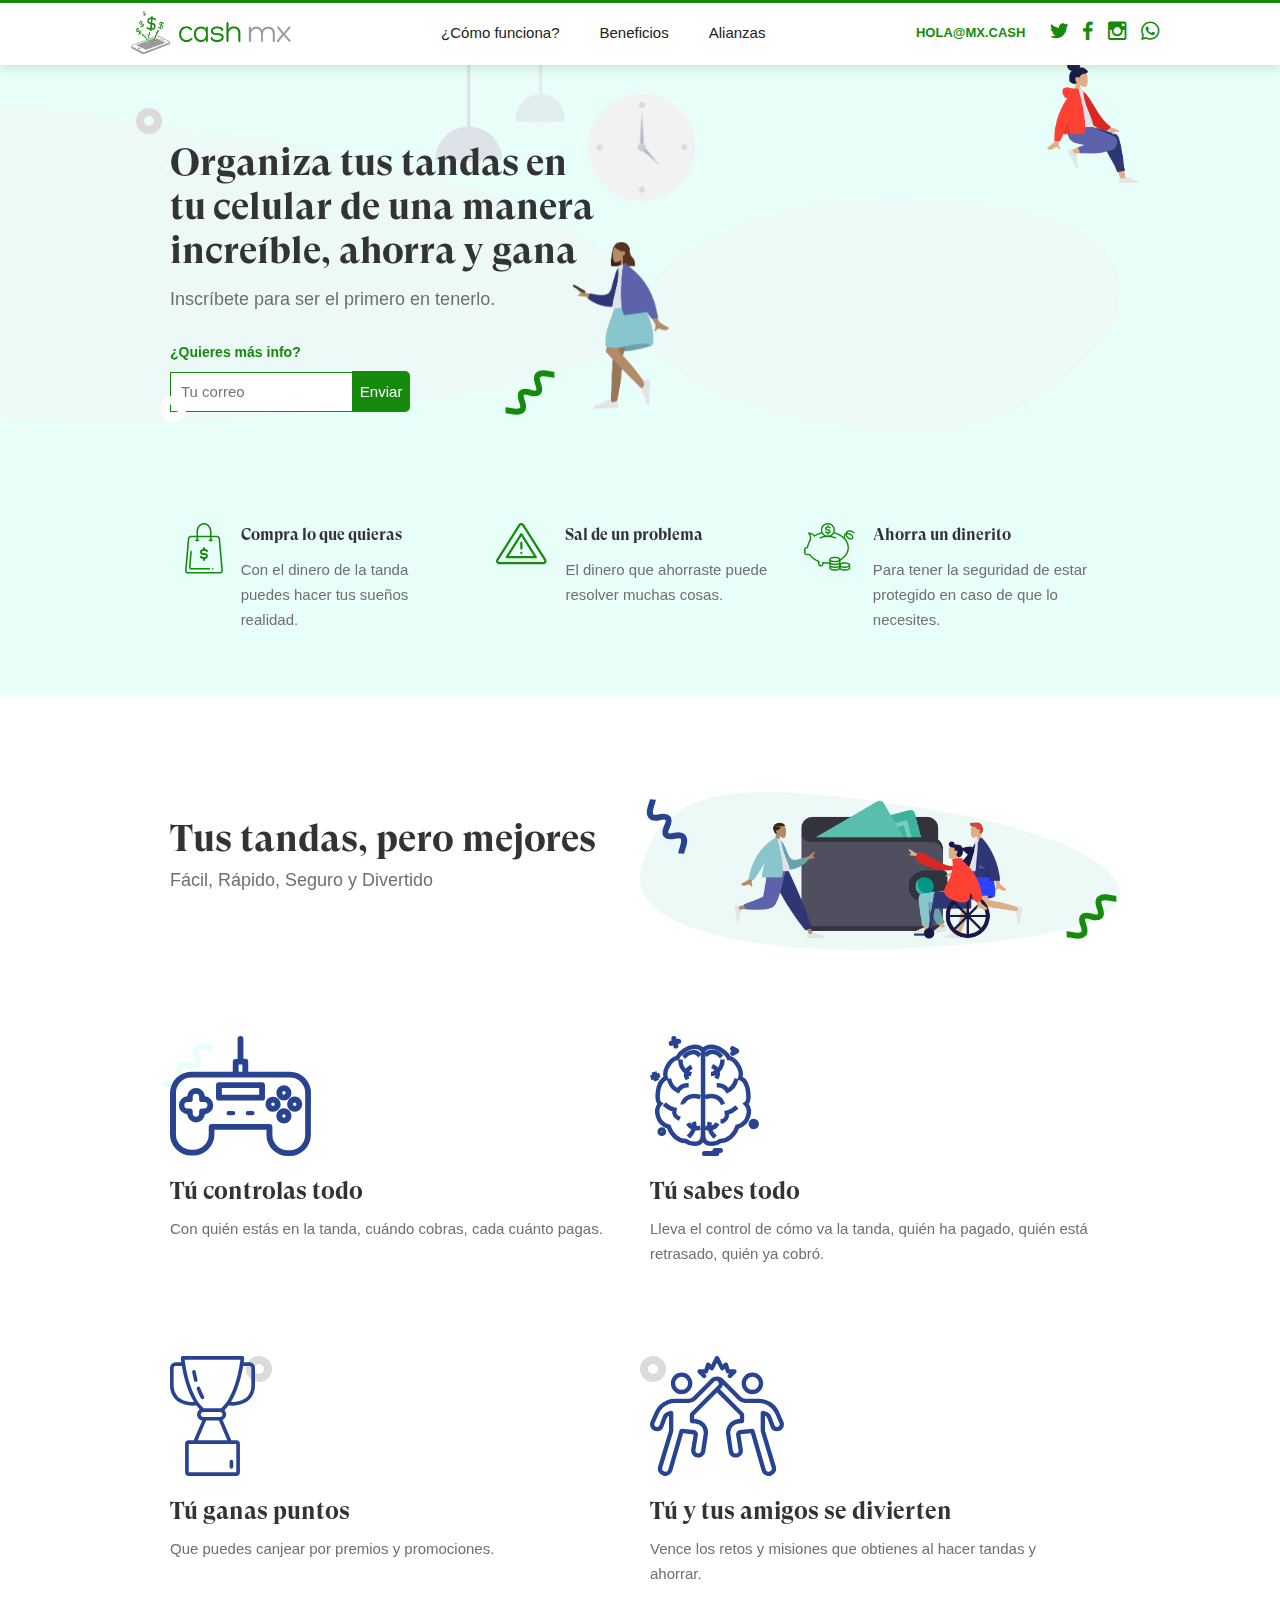
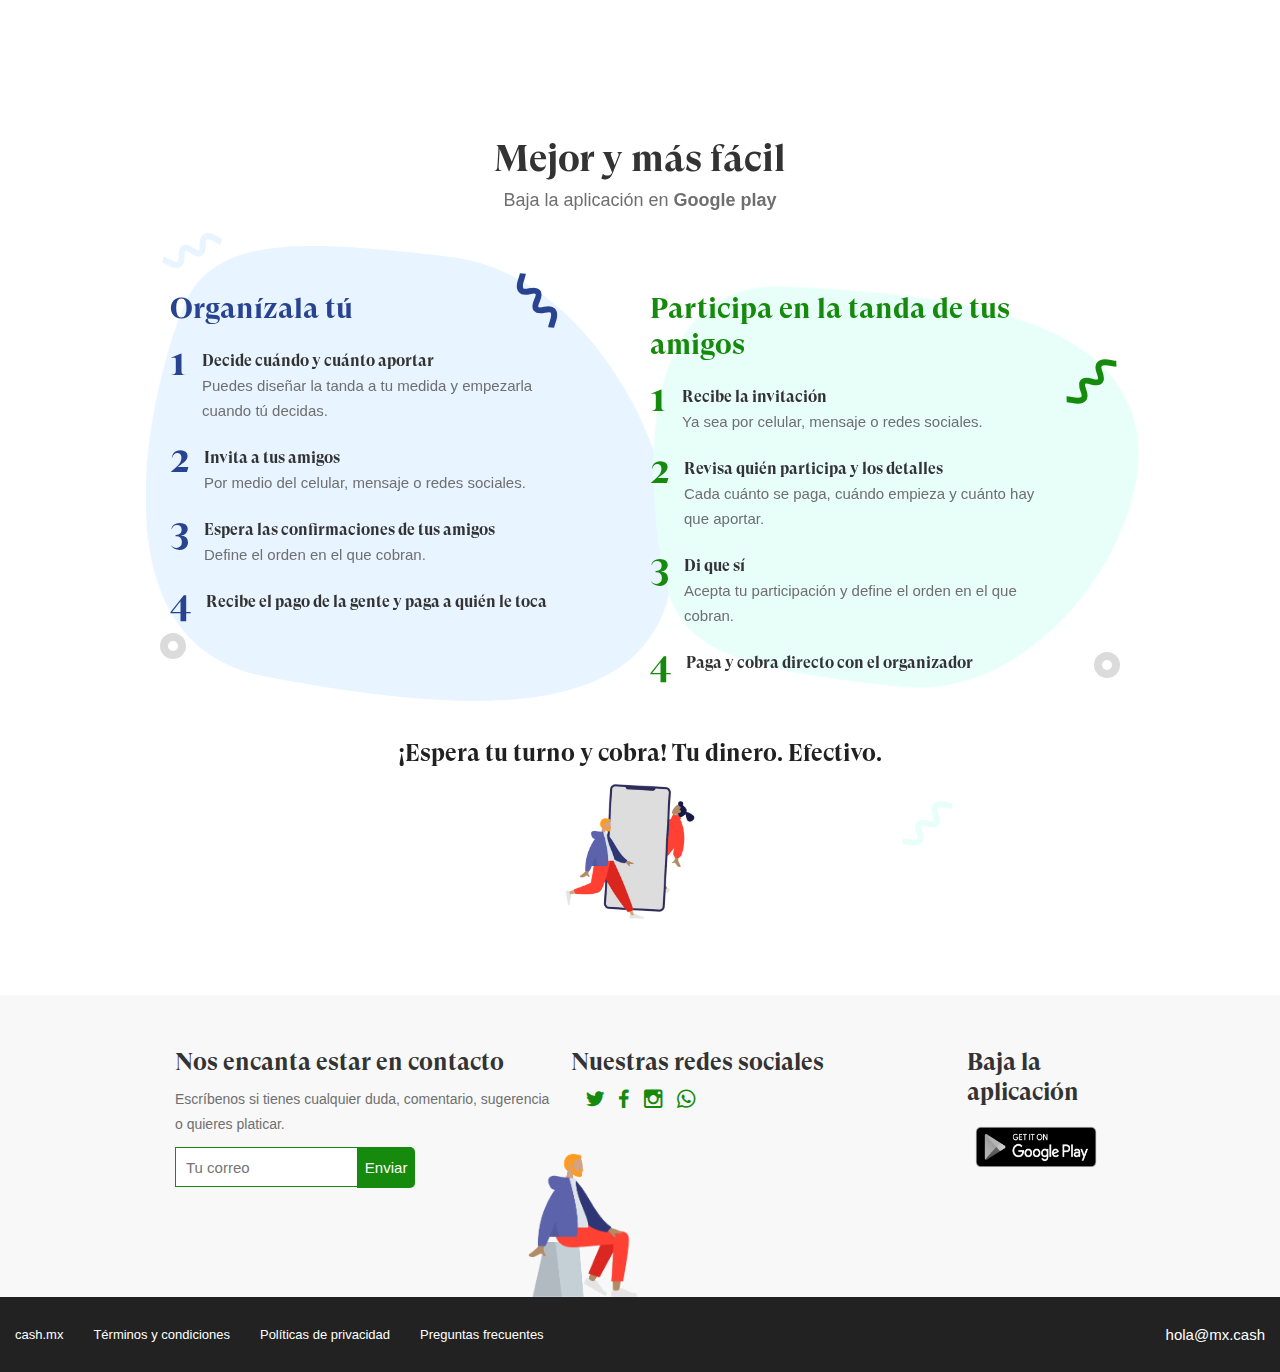
==== commit edc13566: "Detalles" ====
--- a/index.html
+++ b/index.html
@@ -1,6 +1,6 @@
 <!DOCTYPE html>
 <!--  This site was created in Webflow. http://www.webflow.com  -->
-<!--  Last Published: Tue Apr 14 2020 17:52:20 GMT+0000 (Coordinated Universal Time)  -->
+<!--  Last Published: Tue Apr 14 2020 18:37:19 GMT+0000 (Coordinated Universal Time)  -->
 <html data-wf-page="5d8e9f50464a91081e145945" data-wf-site="5d8e9f50464a911e9c145944">
 <head>
   <meta charset="utf-8">
@@ -263,7 +263,7 @@
       <div class="div-block-15">
         <div class="columns-5 w-row">
           <div class="column-15 w-col w-col-5">
-            <h3>Nos encanta estar en contacto</h3>
+            <h3 class="heading-15">Nos encanta estar en contacto</h3>
             <div class="text-block-3 grey_text">Escríbenos si tienes cualquier duda, comentario, sugerencia o quieres platicar.</div>
             <div class="form-block margin_auto w-form">
               <form id="email-form" name="email-form" data-name="Email Form" class="form"><input type="text" class="text-field w-input" maxlength="256" name="name-2" data-name="Name 2" placeholder="tu correo" id="name-2"><input type="submit" value="Enviar" data-wait="Please wait..." class="submit-button w-button"></form>
@@ -310,13 +310,11 @@
 </style>
             </div>
           </div>
-          <div class="w-col w-col-5">
-            <h3>Nuestras redes sociales</h3><a href="https://twitter.com/cashmx1" class="link-4"><em class="social_navbar"></em></a><a href="https://www.facebook.com/Cashmx-1754180261332788/" class="link-3"><em class="social_navbar"></em></a><a href="https://www.instagram.com/cash.mx/" class="link-3"><em class="social_navbar"></em></a><a href="https://api.whatsapp.com/send?phone=525526741644" class="link-3"><em class="social_navbar"></em></a></div>
+          <div class="column-18 w-col w-col-5">
+            <h3 class="heading-15">Nuestras redes sociales</h3><a href="https://twitter.com/cashmx1" class="link-4"><em class="social_navbar"></em></a><a href="https://www.facebook.com/Cashmx-1754180261332788/" class="link-3"><em class="social_navbar"></em></a><a href="https://www.instagram.com/cash.mx/" class="link-3"><em class="social_navbar"></em></a><a href="https://api.whatsapp.com/send?phone=525526741644" class="link-3"><em class="social_navbar"></em></a></div>
           <div class="column-17 w-col w-col-2">
-            <h3>Baja la aplicación</h3>
-            <div class="div-block-14"><img src="images/en_badge_web_generic.png" srcset="images/en_badge_web_generic-p-500.png 500w, images/en_badge_web_generic.png 646w" sizes="(max-width: 479px) 100vw, (max-width: 767px) 155.03125px, (max-width: 991px) 13vw, 138.328125px" alt="" class="image-3">
-              <div class="pagaycobra"></div>
-            </div>
+            <h3 class="heading-15">Baja la aplicación</h3>
+            <div class="div-block-14"><img src="images/en_badge_web_generic.png" srcset="images/en_badge_web_generic-p-500.png 500w, images/en_badge_web_generic.png 646w" sizes="(max-width: 479px) 100vw, (max-width: 767px) 167.953125px, (max-width: 991px) 13vw, 138.328125px" alt="" class="image-3"></div>
           </div>
         </div>
       </div>
--- a/css/webflow.css
+++ b/css/webflow.css
@@ -813,7 +813,6 @@
 .w-widget-twitter-count-shim.w--large {
   width: 36px;
   height: 28px;
-  margin-left: 7px;
 }
 .w-widget-twitter-count-shim.w--large .w-widget-twitter-count-inner {
   font-size: 18px;
@@ -912,6 +911,10 @@
   margin: auto;
   width: 100%;
   height: 100%;
+  right: -100%;
+  bottom: -100%;
+  top: -100%;
+  left: -100%;
   object-fit: cover;
   z-index: -100;
 }
@@ -1097,41 +1100,9 @@
 .w-dropdown-link.w--current {
   color: #0082f3;
 }
-.w-nav[data-collapse="all"] .w-dropdown,
-.w-nav[data-collapse="all"] .w-dropdown-toggle {
-  display: block;
-}
-.w-nav[data-collapse="all"] .w-dropdown-list {
-  position: static;
-}
-@media screen and (max-width: 991px) {
-  .w-nav[data-collapse="medium"] .w-dropdown,
-  .w-nav[data-collapse="medium"] .w-dropdown-toggle {
-    display: block;
-  }
-  .w-nav[data-collapse="medium"] .w-dropdown-list {
-    position: static;
-  }
-}
 @media screen and (max-width: 767px) {
-  .w-nav[data-collapse="small"] .w-dropdown,
-  .w-nav[data-collapse="small"] .w-dropdown-toggle {
-    display: block;
-  }
-  .w-nav[data-collapse="small"] .w-dropdown-list {
-    position: static;
-  }
   .w-nav-brand {
     padding-left: 10px;
-  }
-}
-@media screen and (max-width: 479px) {
-  .w-nav[data-collapse="tiny"] .w-dropdown,
-  .w-nav[data-collapse="tiny"] .w-dropdown-toggle {
-    display: block;
-  }
-  .w-nav[data-collapse="tiny"] .w-dropdown-list {
-    position: static;
   }
 }
 /**
@@ -1625,7 +1596,7 @@
   position: relative;
   float: right;
 }
-.w--nav-menu-open {
+[data-nav-menu-open] {
   display: block !important;
   position: absolute;
   top: 100%;
@@ -1649,14 +1620,14 @@
   right: 0;
   width: 100%;
 }
-.w-nav-overlay .w--nav-menu-open {
+.w-nav-overlay [data-nav-menu-open] {
   top: 0;
 }
 .w-nav[data-animation="over-left"] .w-nav-overlay {
   width: auto;
 }
 .w-nav[data-animation="over-left"] .w-nav-overlay,
-.w-nav[data-animation="over-left"] .w--nav-menu-open {
+.w-nav[data-animation="over-left"] [data-nav-menu-open] {
   right: auto;
   z-index: 1;
   top: 0;
@@ -1665,7 +1636,7 @@
   width: auto;
 }
 .w-nav[data-animation="over-right"] .w-nav-overlay,
-.w-nav[data-animation="over-right"] .w--nav-menu-open {
+.w-nav[data-animation="over-right"] [data-nav-menu-open] {
   left: auto;
   z-index: 1;
   top: 0;
@@ -1694,6 +1665,15 @@
 .w-nav[data-collapse="all"] .w-nav-button {
   display: block;
 }
+.w--nav-dropdown-open {
+  display: block;
+}
+.w--nav-dropdown-toggle-open {
+  display: block;
+}
+.w--nav-dropdown-list-open {
+  position: static;
+}
 @media screen and (max-width: 991px) {
   .w-nav[data-collapse="medium"] .w-nav-menu {
     display: none;
@@ -1753,6 +1733,9 @@
 .w-tab-link.w--current {
   background-color: #C8C8C8;
 }
+.w-tab-link:focus {
+  outline: 0;
+}
 .w-tab-content {
   position: relative;
   display: block;
--- a/css/cash-mx.webflow.css
+++ b/css/cash-mx.webflow.css
@@ -414,10 +414,11 @@
 
 .section.bg_blue {
   padding-bottom: 60px;
-  background-color: #e8f4ff;
+  background-color: #fff;
 }
 
 .section.alianzas_section {
+  display: none;
   margin-top: 0px;
   margin-bottom: 30px;
   padding-top: 0px;
@@ -682,6 +683,7 @@
 
 .image-7 {
   position: relative;
+  max-height: 150px;
 }
 
 .column-14 {
@@ -800,6 +802,7 @@
 .image-15 {
   position: relative;
   z-index: 1;
+  height: 120px;
 }
 
 .image-16 {
@@ -1631,7 +1634,11 @@
   max-width: 240px;
 }
 
-@media (max-width: 991px) {
+.div-block-26 {
+  display: none;
+}
+
+@media screen and (max-width: 991px) {
   .div-block-4.benficios_icono {
     margin-right: 20px;
     -webkit-box-pack: end;
@@ -1763,9 +1770,10 @@
   .text-block-3.grey_text {
     margin-right: auto;
     margin-left: auto;
+    text-align: left;
   }
   .image-3 {
-    width: auto;
+    height: auto;
   }
   .image-5 {
     z-index: -1;
@@ -1979,9 +1987,25 @@
   .column-16 {
     margin-bottom: 32px;
   }
-}
-
-@media (max-width: 767px) {
+  .column-18 {
+    display: -webkit-box;
+    display: -webkit-flex;
+    display: -ms-flexbox;
+    display: flex;
+    -webkit-box-orient: vertical;
+    -webkit-box-direction: normal;
+    -webkit-flex-direction: column;
+    -ms-flex-direction: column;
+    flex-direction: column;
+  }
+  .heading-15 {
+    font-size: 20px;
+    line-height: 24px;
+    text-align: left;
+  }
+}
+
+@media screen and (max-width: 767px) {
   .div-block-4.benficios_icono {
     margin-right: 13px;
   }
@@ -2093,6 +2117,12 @@
     flex-direction: column;
     text-align: center;
   }
+  .text-block-3.grey_text {
+    text-align: center;
+  }
+  .image-3 {
+    max-height: 65px;
+  }
   .column-12 {
     display: -webkit-box;
     display: -webkit-flex;
@@ -2134,6 +2164,9 @@
   .div-block-22 {
     z-index: 2;
   }
+  .image-40 {
+    right: -12px;
+  }
   .column-15 {
     display: -webkit-box;
     display: -webkit-flex;
@@ -2192,9 +2225,23 @@
     line-height: 16px;
     letter-spacing: 3px;
   }
-}
-
-@media (max-width: 479px) {
+  .column-17 {
+    display: -webkit-box;
+    display: -webkit-flex;
+    display: -ms-flexbox;
+    display: flex;
+    -webkit-box-orient: vertical;
+    -webkit-box-direction: normal;
+    -webkit-flex-direction: column;
+    -ms-flex-direction: column;
+    flex-direction: column;
+  }
+  .heading-15 {
+    text-align: center;
+  }
+}
+
+@media screen and (max-width: 479px) {
   .div-block-4.benficios_icono {
     width: 100%;
     margin-top: 0px;
@@ -2476,6 +2523,7 @@
   }
   .image-40 {
     right: -10%;
+    bottom: 43%;
     z-index: 0;
   }
   .html-embed {
